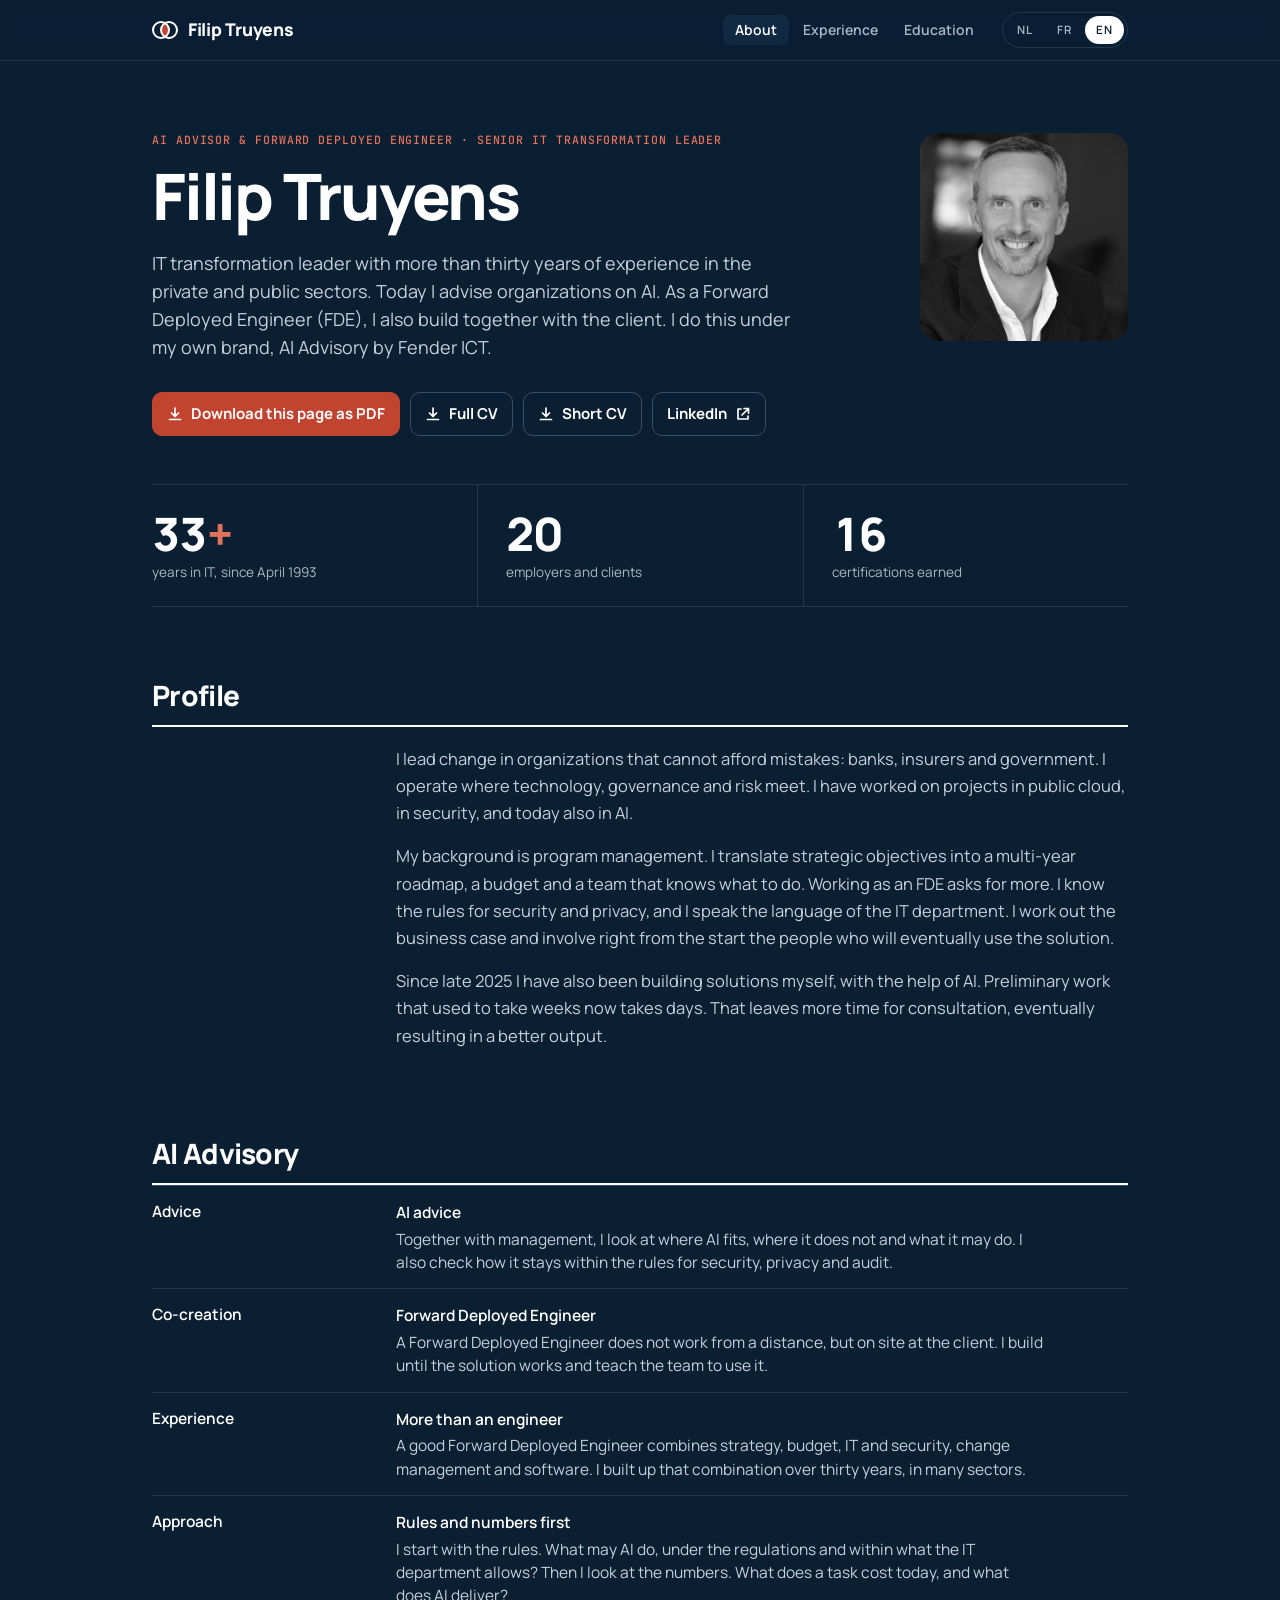
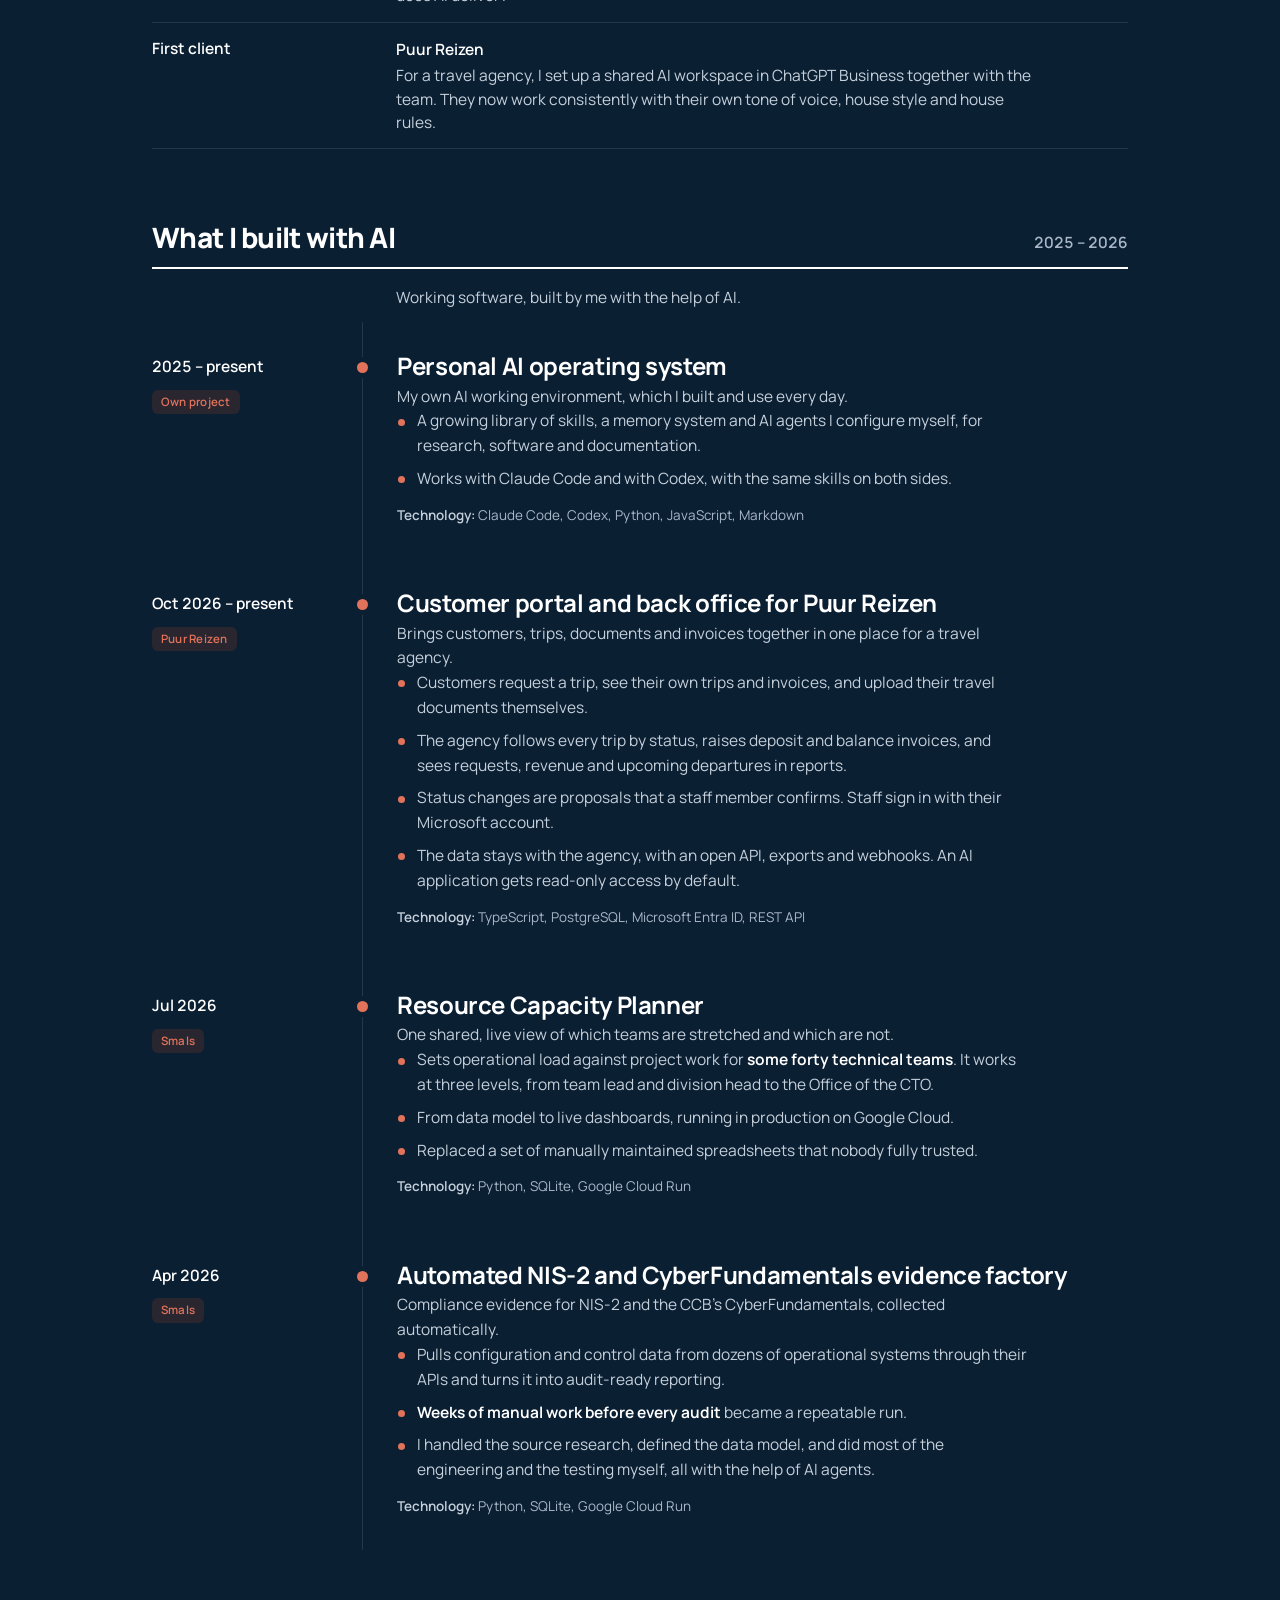
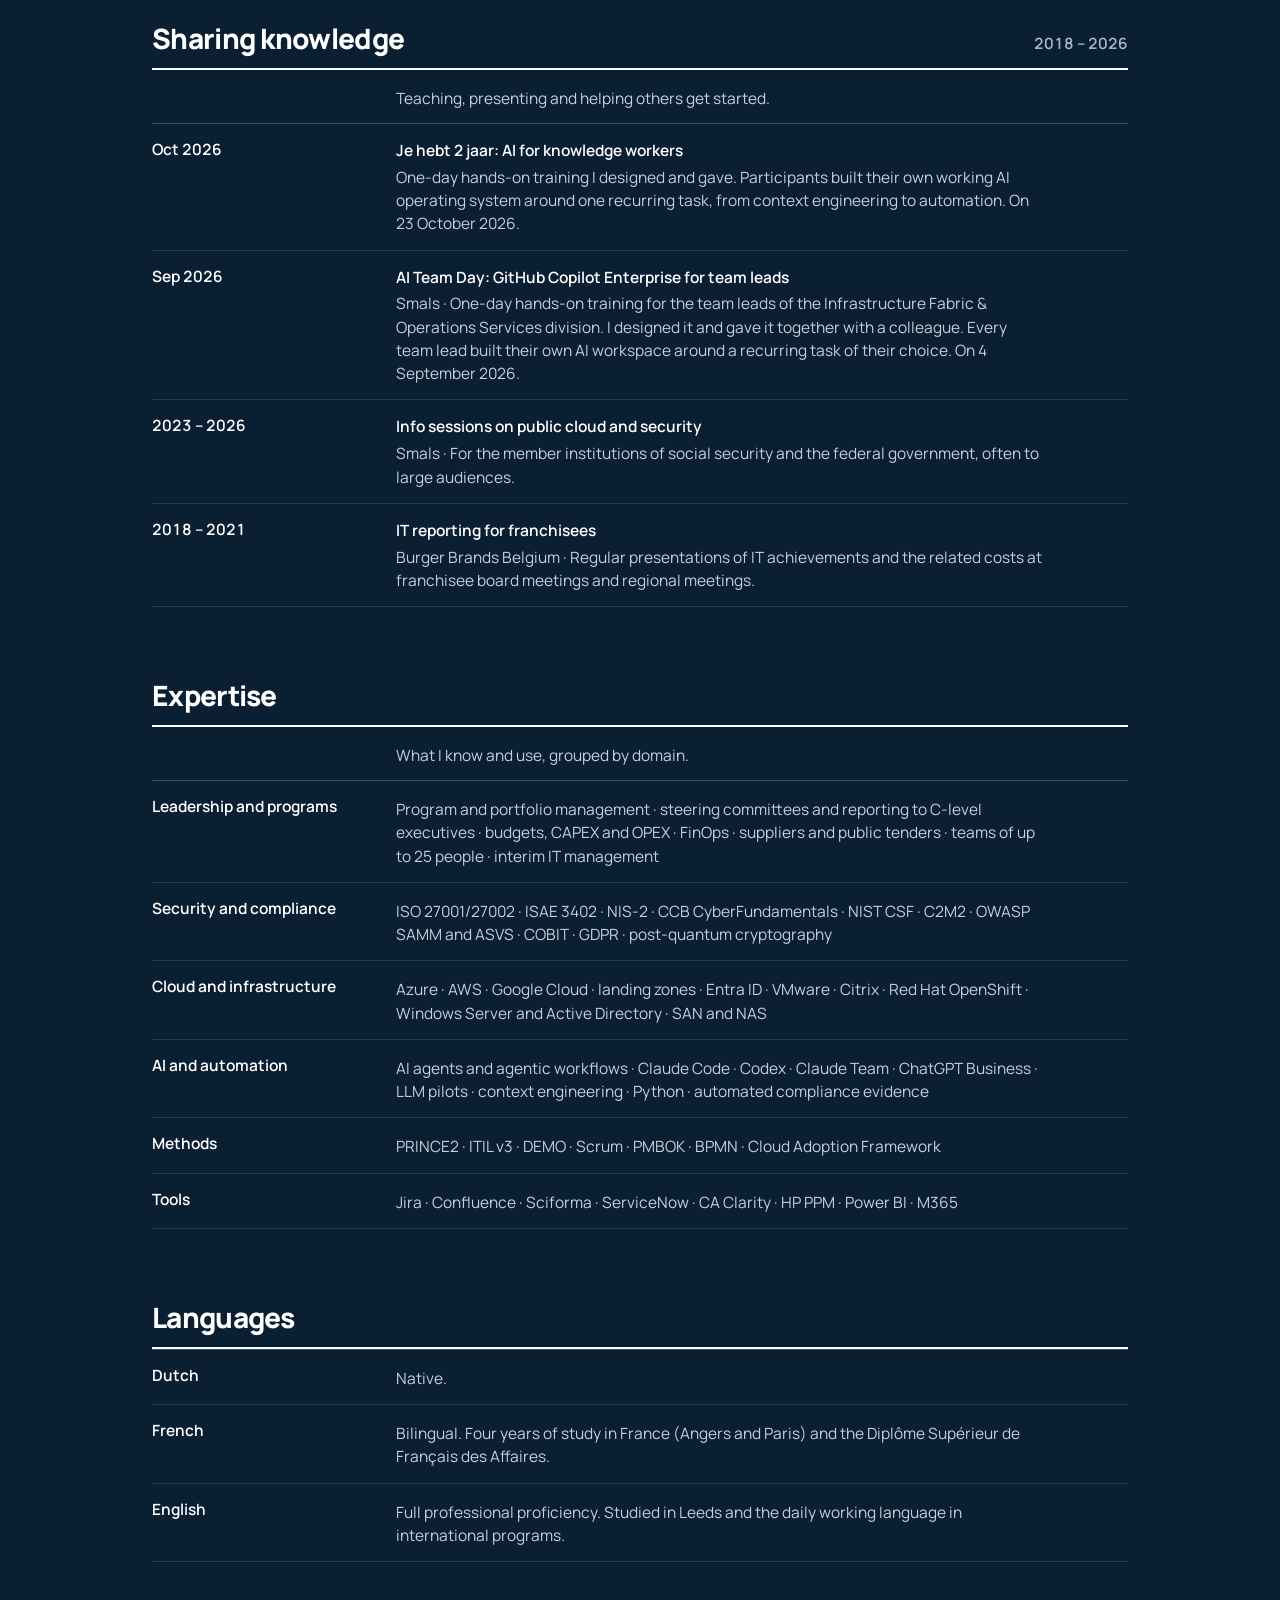
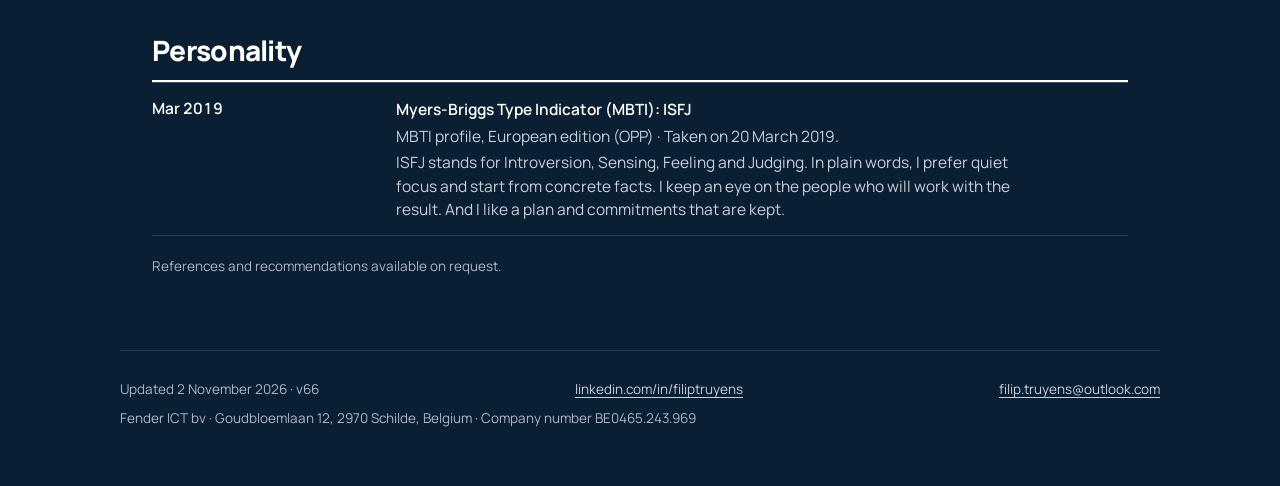
==== en/about.html @ 4769b6c5 "site-v66: Site-v66: huisstijl van AI Advisory by Fender ICT (kleuren, fonts, beeldmerk, deelbeelden," ====
<!doctype html>
<html lang="en">
<head>
<meta charset="utf-8">
<meta name="viewport" content="width=device-width, initial-scale=1">
<title>Filip Truyens · About</title>
<meta name="description" content="Filip Truyens: IT transformation leader with more than thirty years of experience in the private and public sectors, now building solutions with AI.">
<meta name="author" content="Filip Truyens">
<meta property="og:type" content="profile">
<meta property="og:title" content="Filip Truyens · About">
<meta property="og:description" content="Filip Truyens: IT transformation leader with more than thirty years of experience in the private and public sectors, now building solutions with AI.">
<link rel="canonical" href="https://filiptruyens.be/en/about.html">
<link rel="alternate" hreflang="nl" href="https://filiptruyens.be/nl/over-mij.html">
<link rel="alternate" hreflang="fr" href="https://filiptruyens.be/fr/a-propos.html">
<link rel="alternate" hreflang="en" href="https://filiptruyens.be/en/about.html">
<link rel="alternate" hreflang="x-default" href="https://filiptruyens.be/">
<meta property="og:url" content="https://filiptruyens.be/en/about.html">
<meta property="og:locale" content="en_GB">
<meta property="og:image" content="https://filiptruyens.be/assets/og-site.png?v66">
<meta property="og:image:width" content="1200">
<meta property="og:image:height" content="627">
<meta property="og:image:alt" content="Filip Truyens · AI Advisor &amp; Forward Deployed Engineer · Senior IT Transformation Leader">
<meta name="theme-color" content="#0B1F33">
<link rel="icon" href="../assets/favicon.svg" type="image/svg+xml">
<link rel="preload" href="../assets/fonts/Manrope-Variable-latin.woff2" as="font" type="font/woff2" crossorigin>
<link rel="preload" href="../assets/fonts/JetBrainsMono-Variable-latin.woff2" as="font" type="font/woff2" crossorigin>
<link rel="stylesheet" href="../assets/site.css">
<style>@media print { @page {
  @bottom-left { content: "Filip Truyens · About · Updated 2 November 2026 · v66 · filiptruyens.be · linkedin.com/in/filiptruyens"; font: 500 7.5pt "Manrope", sans-serif; color: #5B6B7C; }
  @top-right { content: "Fender ICT bv · Goudbloemlaan 12, 2970 Schilde · BE0465.243.969 · filip.truyens@outlook.com"; font: 500 7.5pt "Manrope", sans-serif; color: #8494A5; }
} }</style>
</head>
<body>
<header class="topbar">
  <div class="wrap">
    <a class="brand" href="#top"><svg viewBox="1.25 8.25 45.5 31.5" aria-hidden="true"><path d="M24 11.88 A14 14 0 0 1 24 36.12 A14 14 0 0 1 24 11.88 Z" fill="#C0442F"/><circle cx="17" cy="24" r="14" fill="none" stroke="currentColor" stroke-width="3.5"/><circle cx="31" cy="24" r="14" fill="none" stroke="currentColor" stroke-width="3.5"/></svg><span>Filip Truyens</span></a>
    <nav class="site-nav" aria-label="Pages">
      <a href="../en/about.html" aria-current="page">About</a>
      <a href="../en/experience.html">Experience</a>
      <a href="../en/education.html">Education</a>
    </nav>
    <nav class="lang" aria-label="Language">
      <a href="../nl/over-mij.html" hreflang="nl" lang="nl">NL</a>
      <a href="../fr/a-propos.html" hreflang="fr" lang="fr">FR</a>
      <a href="../en/about.html" hreflang="en" lang="en" aria-current="page">EN</a>
    </nav>
  </div>
</header>

<main id="top" class="wrap">
<section class="hero">
  <div>
    <p class="eyebrow">AI Advisor & Forward Deployed Engineer · Senior IT Transformation Leader</p>
    <h1>Filip Truyens</h1>
    <p class="lead">IT transformation leader with more than thirty years of experience in the private and public sectors. Today I advise organizations on AI. As a Forward Deployed Engineer (FDE), I also build together with the client. I do this under my own brand, AI Advisory by Fender ICT.</p>
    <div class="actions">
      <a class="btn" href="../pdf/Filip-Truyens-About-EN.pdf" download><svg viewBox="0 0 16 16" fill="none" stroke="currentColor" stroke-width="1.7" stroke-linecap="round" stroke-linejoin="round" aria-hidden="true"><path d="M8 2v8.5M4.5 7 8 10.5 11.5 7M2.5 13.5h11"/></svg>Download this page as PDF</a>
      <a class="btn ghost" href="../pdf/Filip-Truyens-CV-EN.pdf" download><svg viewBox="0 0 16 16" fill="none" stroke="currentColor" stroke-width="1.7" stroke-linecap="round" stroke-linejoin="round" aria-hidden="true"><path d="M8 2v8.5M4.5 7 8 10.5 11.5 7M2.5 13.5h11"/></svg>Full CV</a>
      <a class="btn ghost" href="../pdf/Filip-Truyens-CV-summary-EN.pdf" download><svg viewBox="0 0 16 16" fill="none" stroke="currentColor" stroke-width="1.7" stroke-linecap="round" stroke-linejoin="round" aria-hidden="true"><path d="M8 2v8.5M4.5 7 8 10.5 11.5 7M2.5 13.5h11"/></svg>Short CV</a>
      <a class="btn ghost" href="https://www.linkedin.com/in/filiptruyens" rel="me noopener" target="_blank">LinkedIn<svg viewBox="0 0 16 16" fill="none" stroke="currentColor" stroke-width="1.7" stroke-linecap="round" stroke-linejoin="round" aria-hidden="true"><path d="M6 3H3v10h10v-3M9 2.5h4.5V7M13.5 2.5 7 9"/></svg></a>
    </div>
  </div>
  <img class="portrait" src="../assets/filip-truyens.jpg" alt="Portrait of Filip Truyens" width="480" height="480">
</section>

<section class="stats" aria-label="Key figures">
  <div class="stat"><b>33<i>+</i></b><span>years in IT, since April 1993</span></div>
  <div class="stat"><b>20</b><span>employers and clients</span></div>
  <div class="stat"><b>16</b><span>certifications earned</span></div>
</section>

<section class="era" id="profiel" aria-labelledby="h-profiel">
  <div class="era-head">
    <h2 id="h-profiel">Profile</h2>
  </div>
  <div class="prose">
    <p>I lead change in organizations that cannot afford mistakes: banks, insurers and government. I operate where technology, governance and risk meet. I have worked on projects in public cloud, in security, and today also in AI.</p>
    <p>My background is program management. I translate strategic objectives into a multi-year roadmap, a budget and a team that knows what to do. Working as an FDE asks for more. I know the rules for security and privacy, and I speak the language of the IT department. I work out the business case and involve right from the start the people who will eventually use the solution.</p>
    <p>Since late 2025 I have also been building solutions myself, with the help of AI. Preliminary work that used to take weeks now takes days. That leaves more time for consultation, eventually resulting in a better output.</p>
  </div>
</section>

<section class="era" id="ai-advisory" aria-labelledby="h-ai-advisory">
  <div class="era-head">
    <h2 id="h-ai-advisory">AI Advisory</h2>
  </div>
  <div class="certs">
    <div class="cert">
      <span class="cdate">Advice</span>
      <div>
        <p class="cname">AI advice</p>
        <p class="cmeta">Together with management, I look at where AI fits, where it does not and what it may do. I also check how it stays within the rules for security, privacy and audit.</p>
      </div>
    </div>
    <div class="cert">
      <span class="cdate">Co-creation</span>
      <div>
        <p class="cname">Forward Deployed Engineer</p>
        <p class="cmeta">A Forward Deployed Engineer does not work from a distance, but on site at the client. I build until the solution works and teach the team to use it.</p>
      </div>
    </div>
    <div class="cert">
      <span class="cdate">Experience</span>
      <div>
        <p class="cname">More than an engineer</p>
        <p class="cmeta">A good Forward Deployed Engineer combines strategy, budget, IT and security, change management and software. I built up that combination over thirty years, in many sectors.</p>
      </div>
    </div>
    <div class="cert">
      <span class="cdate">Approach</span>
      <div>
        <p class="cname">Rules and numbers first</p>
        <p class="cmeta">I start with the rules. What may AI do, under the regulations and within what the IT department allows? Then I look at the numbers. What does a task cost today, and what does AI deliver?</p>
      </div>
    </div>
    <div class="cert">
      <span class="cdate">First client</span>
      <div>
        <p class="cname">Puur Reizen</p>
        <p class="cmeta">For a travel agency, I set up a shared AI workspace in ChatGPT Business together with the team. They now work consistently with their own tone of voice, house style and house rules.</p>
      </div>
    </div>
  </div>
</section>

<section class="era" id="projecten" aria-labelledby="h-projecten">
  <div class="era-head">
    <h2 id="h-projecten">What I built with AI</h2>
    <span class="years">2025 – 2026</span>
  </div>
  <p class="era-intro">Working software, built by me with the help of AI.</p>
  <article class="job" id="ai-os">
    <div class="meta">
      <span class="dates"><time datetime="2025">2025 – present</time></span>
      <span class="sector">Own project</span>
    </div>
    <div class="body">
      <h3>Personal AI operating system</h3>
      <p class="context">My own AI working environment, which I built and use every day.</p>
      <ul class="wins">
        <li>A growing library of skills, a memory system and AI agents I configure myself, for research, software and documentation.</li>
        <li>Works with Claude Code and with Codex, with the same skills on both sides.</li>
      </ul>
      <p class="tech"><b>Technology:</b> Claude Code, Codex, Python, JavaScript, Markdown</p>
    </div>
  </article>
  <article class="job" id="reisportaal">
    <div class="meta">
      <span class="dates"><time datetime="2026-10">Oct 2026 – present</time></span>
      <span class="sector">Puur Reizen</span>
    </div>
    <div class="body">
      <h3>Customer portal and back office for Puur Reizen</h3>
      <p class="context">Brings customers, trips, documents and invoices together in one place for a travel agency.</p>
      <ul class="wins">
        <li>Customers request a trip, see their own trips and invoices, and upload their travel documents themselves.</li>
        <li>The agency follows every trip by status, raises deposit and balance invoices, and sees requests, revenue and upcoming departures in reports.</li>
        <li>Status changes are proposals that a staff member confirms. Staff sign in with their Microsoft account.</li>
        <li>The data stays with the agency, with an open API, exports and webhooks. An AI application gets read-only access by default.</li>
      </ul>
      <p class="tech"><b>Technology:</b> TypeScript, PostgreSQL, Microsoft Entra ID, REST API</p>
    </div>
  </article>
  <article class="job" id="capacity">
    <div class="meta">
      <span class="dates"><time datetime="2026-07">Jul 2026</time></span>
      <span class="sector">Smals</span>
    </div>
    <div class="body">
      <h3>Resource Capacity Planner</h3>
      <p class="context">One shared, live view of which teams are stretched and which are not.</p>
      <ul class="wins">
        <li>Sets operational load against project work for <strong>some forty technical teams</strong>. It works at three levels, from team lead and division head to the Office of the CTO.</li>
        <li>From data model to live dashboards, running in production on Google Cloud.</li>
        <li>Replaced a set of manually maintained spreadsheets that nobody fully trusted.</li>
      </ul>
      <p class="tech"><b>Technology:</b> Python, SQLite, Google Cloud Run</p>
    </div>
  </article>
  <article class="job" id="nis2">
    <div class="meta">
      <span class="dates"><time datetime="2026-04">Apr 2026</time></span>
      <span class="sector">Smals</span>
    </div>
    <div class="body">
      <h3>Automated NIS-2 and CyberFundamentals evidence factory</h3>
      <p class="context">Compliance evidence for NIS-2 and the CCB's CyberFundamentals, collected automatically.</p>
      <ul class="wins">
        <li>Pulls configuration and control data from dozens of operational systems through their APIs and turns it into audit-ready reporting.</li>
        <li><strong>Weeks of manual work before every audit</strong> became a repeatable run.</li>
        <li>I handled the source research, defined the data model, and did most of the engineering and the testing myself, all with the help of AI agents.</li>
      </ul>
      <p class="tech"><b>Technology:</b> Python, SQLite, Google Cloud Run</p>
    </div>
  </article>
</section>

<section class="era" id="kennis-delen" aria-labelledby="h-kennis-delen">
  <div class="era-head">
    <h2 id="h-kennis-delen">Sharing knowledge</h2>
    <span class="years">2018 – 2026</span>
  </div>
  <p class="era-intro">Teaching, presenting and helping others get started.</p>
  <div class="certs">
    <div class="cert">
      <span class="cdate">Oct 2026</span>
      <div>
        <p class="cname">Je hebt 2 jaar: AI for knowledge workers</p>
        <p class="cmeta">One-day hands-on training I designed and gave. Participants built their own working AI operating system around one recurring task, from context engineering to automation. On 23 October 2026.</p>
      </div>
    </div>
    <div class="cert">
      <span class="cdate">Sep 2026</span>
      <div>
        <p class="cname">AI Team Day: GitHub Copilot Enterprise for team leads</p>
        <p class="cmeta">Smals · One-day hands-on training for the team leads of the Infrastructure Fabric &amp; Operations Services division. I designed it and gave it together with a colleague. Every team lead built their own AI workspace around a recurring task of their choice. On 4 September 2026.</p>
      </div>
    </div>
    <div class="cert">
      <span class="cdate">2023 – 2026</span>
      <div>
        <p class="cname">Info sessions on public cloud and security</p>
        <p class="cmeta">Smals · For the member institutions of social security and the federal government, often to large audiences.</p>
      </div>
    </div>
    <div class="cert">
      <span class="cdate">2018 – 2021</span>
      <div>
        <p class="cname">IT reporting for franchisees</p>
        <p class="cmeta">Burger Brands Belgium · Regular presentations of IT achievements and the related costs at franchisee board meetings and regional meetings.</p>
      </div>
    </div>
  </div>
</section>

<section class="era" id="expertise" aria-labelledby="h-expertise">
  <div class="era-head">
    <h2 id="h-expertise">Expertise</h2>
    <span class="years"></span>
  </div>
  <p class="era-intro">What I know and use, grouped by domain.</p>
  <div class="certs expertise">
    <div class="cert">
      <span class="cdate">Leadership and programs</span>
      <div>
        <p class="cmeta">Program and portfolio management · steering committees and reporting to C-level executives · budgets, CAPEX and OPEX · FinOps · suppliers and public tenders · teams of up to 25 people · interim IT management</p>
      </div>
    </div>
    <div class="cert">
      <span class="cdate">Security and compliance</span>
      <div>
        <p class="cmeta">ISO 27001/27002 · ISAE 3402 · NIS-2 · CCB CyberFundamentals · NIST CSF · C2M2 · OWASP SAMM and ASVS · COBIT · GDPR · post-quantum cryptography</p>
      </div>
    </div>
    <div class="cert">
      <span class="cdate">Cloud and infrastructure</span>
      <div>
        <p class="cmeta">Azure · AWS · Google Cloud · landing zones · Entra ID · VMware · Citrix · Red Hat OpenShift · Windows Server and Active Directory · SAN and NAS</p>
      </div>
    </div>
    <div class="cert">
      <span class="cdate">AI and automation</span>
      <div>
        <p class="cmeta">AI agents and agentic workflows · Claude Code · Codex · Claude Team · ChatGPT Business · LLM pilots · context engineering · Python · automated compliance evidence</p>
      </div>
    </div>
    <div class="cert">
      <span class="cdate">Methods</span>
      <div>
        <p class="cmeta">PRINCE2 · ITIL v3 · DEMO · Scrum · PMBOK · BPMN · Cloud Adoption Framework</p>
      </div>
    </div>
    <div class="cert">
      <span class="cdate">Tools</span>
      <div>
        <p class="cmeta">Jira · Confluence · Sciforma · ServiceNow · CA Clarity · HP PPM · Power BI · M365</p>
      </div>
    </div>
  </div>
</section>

<section class="era" id="talen" aria-labelledby="h-talen">
  <div class="era-head">
    <h2 id="h-talen">Languages</h2>
  </div>
  <div class="certs expertise">
    <div class="cert">
      <span class="cdate">Dutch</span>
      <div>
        <p class="cmeta">Native.</p>
      </div>
    </div>
    <div class="cert">
      <span class="cdate">French</span>
      <div>
        <p class="cmeta">Bilingual. Four years of study in France (Angers and Paris) and the Diplôme Supérieur de Français des Affaires.</p>
      </div>
    </div>
    <div class="cert">
      <span class="cdate">English</span>
      <div>
        <p class="cmeta">Full professional proficiency. Studied in Leeds and the daily working language in international programs.</p>
      </div>
    </div>
  </div>
</section>

<section class="era" id="persoonlijkheid" aria-labelledby="h-persoonlijkheid">
  <div class="era-head">
    <h2 id="h-persoonlijkheid">Personality</h2>
  </div>
  <div class="certs">
    <div class="cert">
      <span class="cdate"><time datetime="2019-03">Mar 2019</time></span>
      <div>
        <p class="cname">Myers-Briggs Type Indicator (MBTI): ISFJ</p>
        <p class="cmeta">MBTI profile, European edition (OPP) · Taken on 20 March 2019.</p>
        <p class="cmeta">ISFJ stands for Introversion, Sensing, Feeling and Judging. In plain words, I prefer quiet focus and start from concrete facts. I keep an eye on the people who will work with the result. And I like a plan and commitments that are kept.</p>
      </div>
    </div>
  </div>
  <p class="note-line">References and recommendations available on request.</p>
</section>
</main>

<footer class="wrap foot">
  <span>Updated 2 November 2026 · v66</span>
  <a href="https://www.linkedin.com/in/filiptruyens" rel="me noopener" target="_blank">linkedin.com/in/filiptruyens</a>
  <a href="mailto:filip.truyens@outlook.com">filip.truyens@outlook.com</a>
  <span class="company">Fender ICT bv · Goudbloemlaan 12, 2970 Schilde, Belgium · Company number BE0465.243.969</span>
</footer>
</body>
</html>
---- assets/site.css ----
/* Filip Truyens, persoonlijke site. Huisstijl van AI Advisory by Fender ICT (brandbook v1), vanaf v65:
   Diepzee #0B1F33, Baksteen #C0442F, Baksteen Licht #E2735A op donker, Nevel #EEF2F5, Leisteen #5B6B7C.
   Manrope voor koppen en tekst, JetBrains Mono voor labels in hoofdletters.
   (Tot v64: Instrument Sans en Inter, inkt #0E1116 en indian red #CD5C5C; v33 en v34 waren een proef met Montserrat.)
   De namen --red, --red-text en --red-tint blijven; ze dragen nu Baksteen. */

@font-face {
  font-family: "Manrope";
  src: url("fonts/Manrope-Variable-latin.woff2") format("woff2");
  font-weight: 400 800;
  font-display: swap;
}
@font-face {
  font-family: "JetBrains Mono";
  src: url("fonts/JetBrainsMono-Variable-latin.woff2") format("woff2");
  font-weight: 400 500;
  font-display: swap;
}

:root {
  --bg: #FFFFFF;
  --band: #EEF2F5;
  --line: #DDE4EA;
  --line-strong: #C3CDD7;
  --ink: #0B1F33;
  --ink-soft: #34475A;
  --ink-mute: #5B6B7C;
  --red: #C0442F;
  --red-text: #C0442F;
  --red-tint: #F8E6E2;
  --display: "Manrope", "Segoe UI", system-ui, sans-serif;
  --text: "Manrope", "Segoe UI", system-ui, sans-serif;
  --mono: "JetBrains Mono", ui-monospace, "Cascadia Mono", Consolas, monospace;
  --col-meta: 210px;   /* breed genoeg voor de langste periode op één regel, ook in het Frans (v34) */
  /* Letterschaal (Filip, 19/10/2026, vanaf v34; voor Inter vanaf v35, iets kleiner dan v32): één grootte per soort tekst.
     Telefoon en pdf zetten dezelfde namen op een eigen waarde, verderop. */
  --fs-label: 11.5px;     /* labels in hoofdletters: regel boven de titel, kolomkoppen, tijdperken, sector, badge, taalkeuze */
  --fs-small: 13.5px;    /* bijtekst: plaats, duur, technologie, data van rollen, noten, uitleg bij kerncijfers, voet */
  --fs-compact: 14px;   /* navigatie en alle tekst van het beknopte cv */
  --fs-button: 15px;    /* knoppen bovenaan */
  --fs-body: 15.5px;     /* lopende tekst, resultaten, tabellen, rijen, data van functies */
  --fs-prose: 16.5px;    /* profiel */
  --fs-lead: 18px;      /* inleiding bovenaan */
  --fs-cv-h3: 16px;     /* werkgever in het beknopte cv */
  --fs-h4: 17.5px;       /* rollen, groepen van certificeringen, naam linksboven, cijfers in het beknopte cv */
  --fs-h3: 24px;        /* werkgevers en studies */
  --fs-h2: 28px;        /* secties */
  --fs-cv-h1: 42px;     /* naam op het beknopte cv */
  --fs-stat: 46px;      /* kerncijfers */
  color-scheme: light;
}

/* Op het scherm altijd Diepzee, ook in lichte modus (Filip, 02/11/2026, vanaf v66).
   De lichte waarden hierboven gelden alleen nog voor de pdf en de afdruk. */
@media screen {
  :root:not([data-theme="light"]) {
    --bg: #0B1F33;
    --band: #102A44;
    --line: #23384F;
    --line-strong: #34506B;
    --ink: #FFFFFF;
    --ink-soft: #C5D0DB;
    --ink-mute: #A9B8C7;
    --red: #E2735A;
    --red-text: #E2735A;
    --red-tint: #2A2630;
    color-scheme: dark;
  }
}
:root[data-theme="dark"] {
  --bg: #0B1F33;
  --band: #102A44;
  --line: #23384F;
  --line-strong: #34506B;
  --ink: #FFFFFF;
  --ink-soft: #C5D0DB;
  --ink-mute: #A9B8C7;
  --red: #E2735A;
  --red-text: #E2735A;
  --red-tint: #2A2630;
  color-scheme: dark;
}

* { box-sizing: border-box; }
html { -webkit-text-size-adjust: 100%; scroll-behavior: smooth; scroll-padding-top: 76px; }
body {
  margin: 0;
  background: var(--bg);
  color: var(--ink-soft);
  font: 400 var(--fs-body)/1.6 var(--text);
  text-rendering: optimizeLegibility;
  -webkit-font-smoothing: antialiased;
}
a { color: inherit; }
img { max-width: 100%; display: block; }

.wrap { max-width: 1040px; margin: 0 auto; padding: 0 32px; }

/* ---------- topbalk ---------- */
.topbar {
  position: sticky; top: 0; z-index: 10;
  background: color-mix(in srgb, var(--bg) 90%, transparent);
  -webkit-backdrop-filter: saturate(1.4) blur(10px);
  backdrop-filter: saturate(1.4) blur(10px);
  border-bottom: 1px solid var(--line);
}
.topbar .wrap { display: flex; align-items: center; justify-content: space-between; gap: 16px; height: 60px; }
.brand { display: inline-flex; align-items: center; gap: 10px; font: 800 var(--fs-h4)/1 var(--display); letter-spacing: -0.015em; color: var(--ink); text-decoration: none; }
.brand svg { width: 26px; height: 18px; flex: none; }   /* het beeldmerk (de lens), vanaf v65 */
.site-nav { display: flex; gap: 2px; margin-left: auto; }
.site-nav a {
  padding: 8px 12px; border-radius: 8px;
  font: 600 var(--fs-compact)/1 var(--text); color: var(--ink-mute); text-decoration: none;
}
.site-nav a:hover { color: var(--ink); }
.site-nav a[aria-current="page"] { color: var(--ink); background: var(--band); }
.lang { display: flex; gap: 2px; padding: 3px; border: 1px solid var(--line); border-radius: 999px; }
.lang a {
  font: 600 var(--fs-label)/1 var(--text); letter-spacing: 0.08em;
  color: var(--ink-mute); text-decoration: none;
  padding: 8px 11px; border-radius: 999px;
}
.lang a:hover { color: var(--ink); }
.lang a[aria-current="page"] { background: var(--ink); color: var(--bg); }

/* ---------- kop ---------- */
.hero {
  display: grid; grid-template-columns: 1fr 208px; gap: 56px; align-items: start;
  padding: 72px 0 48px;
}
.eyebrow {
  margin: 0 0 16px;
  font: 500 var(--fs-label)/1.2 var(--mono); letter-spacing: 0.08em; text-transform: uppercase;
  color: var(--red-text);
}
h1 {
  margin: 0 0 22px;
  font: 800 clamp(42px, 6.8vw, 64px)/1.02 var(--display); letter-spacing: -0.035em;
  color: var(--ink);
}
.lead { margin: 0 0 30px; max-width: 60ch; font-size: var(--fs-lead); line-height: 1.55; }
/* Compacte knoppen: de vier knoppen passen op één rij in NL, FR en EN bij 1280 px (Filip, 19/10/2026, vanaf v29). */
.actions { display: flex; flex-wrap: wrap; gap: 10px; }
.btn {
  display: inline-flex; align-items: center; gap: 8px;
  padding: 13px 14px; border-radius: 10px;
  font: 700 var(--fs-button)/1 var(--text); text-decoration: none;
  background: #C0442F; color: #fff; border: 1px solid #C0442F;   /* hoofdknop in Baksteen, zoals op fenderict.be (v65) */
  transition: background-color .15s ease, border-color .15s ease, color .15s ease;
}
.btn:hover { background: #A93A27; border-color: #A93A27; color: #fff; }
.btn.ghost { background: transparent; color: var(--ink); border-color: var(--line-strong); }
.btn.ghost:hover { border-color: var(--ink); background: transparent; color: var(--ink); }
.btn svg { width: 16px; height: 16px; flex: none; }
.portrait { width: 208px; height: 208px; object-fit: cover; border-radius: 18px; filter: grayscale(1); }

/* ---------- kerncijfers ---------- */
.stats {
  display: grid; grid-template-columns: repeat(3, 1fr);
  border-top: 1px solid var(--line); border-bottom: 1px solid var(--line);
}
.stat { padding: 26px 24px 24px 0; }
.stat + .stat { padding-left: 28px; border-left: 1px solid var(--line); }
.stat b {
  display: block; margin-bottom: 6px;
  font: 800 var(--fs-stat)/1 var(--display); letter-spacing: -0.035em; color: var(--ink);
  font-variant-numeric: tabular-nums;
}
.stat b i { font-style: normal; color: var(--red); }
.stat span { display: block; font-size: var(--fs-small); line-height: 1.4; color: var(--ink-mute); }

/* ---------- overzicht ---------- */
h2 {
  margin: 0;
  font: 800 var(--fs-h2)/1.15 var(--display); letter-spacing: -0.025em; color: var(--ink);
}
.overview { padding: 64px 0 8px; }
.overview h2 { margin-bottom: 18px; }
.overview table { width: 100%; border-collapse: collapse; font-size: var(--fs-body); }
.overview th {
  text-align: left; padding: 0 16px 10px 0;
  font: 500 var(--fs-label)/1 var(--mono); letter-spacing: 0.08em; text-transform: uppercase;
  color: var(--ink-mute); border-bottom: 1px solid var(--line-strong);
}
.overview td { padding: 12px 24px 12px 0; border-bottom: 1px solid var(--line); vertical-align: baseline; }  /* alles op één tekstlijn (v36) */
.overview td.when { width: 1%; white-space: nowrap; color: var(--ink-mute); font-variant-numeric: tabular-nums; }
.overview td.dur { width: 1%; white-space: nowrap; color: var(--ink-mute); }  /* duur, zoals bij de functie (v35) */
.overview td.org { padding-right: 0; }
.overview td.org a { color: var(--ink); font-weight: 600; text-decoration: none; }
.overview td.org .orole { display: block; margin-top: 2px; font-size: var(--fs-small); color: var(--ink-mute); }  /* functie onder de organisatie (v36) */
.overview td.org a:hover { color: var(--red-text); text-decoration: underline; text-underline-offset: 3px; }
.overview tr.era-row td {
  padding: 22px 0 8px; border-bottom: 1px solid var(--line-strong);
  font: 500 var(--fs-label)/1 var(--mono); letter-spacing: 0.08em; text-transform: uppercase; color: var(--red-text);
}
.overview tbody tr.era-row:first-child td { padding-top: 14px; }

/* ---------- tijdperken en functies ---------- */
.era { padding: 72px 0 0; }
.era-head {
  display: flex; flex-wrap: wrap; align-items: baseline; justify-content: space-between; gap: 6px 16px;
  padding-bottom: 14px; border-bottom: 2px solid var(--ink);
}
.era-head .years { font: 600 var(--fs-body)/1 var(--text); color: var(--ink-mute); font-variant-numeric: tabular-nums; }
/* Inleidingen en profieltekst staan in de leeskolom, net als de functies en rijen eronder. */
.era-intro { margin: 16px 0 12px calc(var(--col-meta) + 34px); }

.job { display: grid; grid-template-columns: var(--col-meta) 1fr; }
.job .meta { padding: 34px 20px 0 0; font-size: var(--fs-small); line-height: 1.45; color: var(--ink-mute); }
.job .dates { display: block; white-space: nowrap; font: 600 var(--fs-body)/1.4 var(--text); color: var(--ink); font-variant-numeric: tabular-nums; }
.job .dur { display: block; margin-top: 3px; }
.job .place { display: block; margin-top: 12px; }
.job .sector {
  display: inline-block; margin-top: 12px; padding: 4px 9px; border-radius: 6px;
  font-size: var(--fs-label); font-weight: 600; letter-spacing: 0.02em;
  color: var(--red-text); background: var(--red-tint);
}
.job .body { position: relative; padding: 30px 0 34px 34px; border-left: 1px solid var(--line); }
.job .body::before {
  content: ""; position: absolute; left: -6px; top: 40px;
  width: 11px; height: 11px; border-radius: 50%;
  background: var(--red); box-shadow: 0 0 0 5px var(--bg);
}
.job h3 {
  margin: 0 0 4px;
  font: 700 var(--fs-h3)/1.15 var(--display); letter-spacing: -0.015em; color: var(--ink);
}
.job .role { margin: 0 0 12px; font-weight: 600; color: var(--ink); }
.job .context { margin: 0; max-width: 68ch; }

.label {
  margin: 22px 0 10px;
  font: 500 var(--fs-label)/1 var(--mono); letter-spacing: 0.08em; text-transform: uppercase; color: var(--ink-mute);
}
ul.wins { list-style: none; margin: 0; padding: 0; max-width: 70ch; }
ul.wins li { position: relative; margin: 0 0 8px; padding-left: 20px; }
ul.wins li::before {
  content: ""; position: absolute; left: 1px; top: 0.66em;
  width: 7px; height: 7px; border-radius: 50%; background: var(--red);
}
ul.wins strong { color: var(--ink); font-weight: 650; }
.tech { margin: 14px 0 0; max-width: 70ch; font-size: var(--fs-small); line-height: 1.5; color: var(--ink-mute); }
.tech b { font-weight: 600; color: var(--ink-soft); }

.roles { display: grid; gap: 14px; margin-top: 4px; }
.subrole { padding: 20px 22px 16px; border: 1px solid var(--line); border-radius: 14px; background: var(--bg); }
.subrole header { display: flex; flex-wrap: wrap; align-items: baseline; justify-content: space-between; gap: 2px 16px; }
.subrole h4 { margin: 0; font: 700 var(--fs-h4)/1.3 var(--display); letter-spacing: -0.01em; color: var(--ink); }
.subrole .sd { font-size: var(--fs-small); color: var(--ink-mute); font-variant-numeric: tabular-nums; white-space: nowrap; }
.subrole .note { margin: 4px 0 0; font-size: var(--fs-small); color: var(--ink-mute); }
.subrole ul.wins { margin-top: 12px; }

/* ---------- certificeringen en opleidingen ---------- */
.group-title {
  margin: 30px 0 4px;
  font: 700 var(--fs-h4)/1.3 var(--display); letter-spacing: -0.01em; color: var(--ink);
}
.certs { border-top: 1px solid var(--line-strong); }
.cert {
  display: grid; grid-template-columns: var(--col-meta) 1fr; gap: 0 34px;
  padding: 14px 0; border-bottom: 1px solid var(--line);
}
.cert .cdate { font: 600 var(--fs-body)/1.5 var(--text); color: var(--ink); font-variant-numeric: tabular-nums; }
.cert .cname { margin: 0; font-weight: 600; color: var(--ink); }
.cert .cmeta { margin: 3px 0 0; max-width: 72ch; font-size: var(--fs-body); line-height: 1.5; }
.badge {
  display: inline-block; margin-left: 6px; padding: 2px 8px; border-radius: 6px; vertical-align: 1px;
  font-size: var(--fs-label); font-weight: 600; letter-spacing: 0.02em;
  color: var(--red-text); background: var(--red-tint);
}
table.list { width: 100%; margin-top: 20px; border-collapse: collapse; font-size: var(--fs-body); }
table.list th {
  text-align: left; padding: 0 16px 10px 0;
  font: 500 var(--fs-label)/1 var(--mono); letter-spacing: 0.08em; text-transform: uppercase;
  color: var(--ink-mute); border-bottom: 1px solid var(--line-strong);
}
table.list td { padding: 9px 16px 9px 0; border-bottom: 1px solid var(--line); vertical-align: top; }
table.list td.when { width: 1%; white-space: nowrap; color: var(--ink-mute); font-variant-numeric: tabular-nums; }
table.list td.cname { color: var(--ink); font-weight: 500; }
table.list td.dur { white-space: nowrap; color: var(--ink-mute); }

/* ---------- over mij ---------- */
.prose { margin: 18px 0 0 calc(var(--col-meta) + 34px); }
.prose p { margin: 0 0 16px; font-size: var(--fs-prose); line-height: 1.65; }
.certs.expertise .cdate { font-weight: 600; }
.cmeta a { color: var(--red-text); font-weight: 600; text-underline-offset: 3px; }
.note-line { margin: 20px 0 0; font-size: var(--fs-small); color: var(--ink-mute); }

/* ---------- beknopt cv ---------- */
.cv-sheet { padding-top: 40px; padding-bottom: 64px; }
.cv-head { display: flex; justify-content: space-between; align-items: flex-start; gap: 24px; padding-bottom: 16px; border-bottom: 2px solid var(--ink); }
.cv-head h1 { margin: 0 0 8px; font-size: var(--fs-cv-h1); }
.cv-head .eyebrow { margin-bottom: 10px; }
.cv-contact { margin: 0; font-size: var(--fs-small); color: var(--ink-mute); }
.cv-contact a { color: var(--ink-soft); }
.cv-contact .co { display: block; }   /* bedrijfsgegevens op een eigen regel */
.cv-head .actions { margin-top: 16px; }   /* downloadknoppen, alleen op het scherm (v60) */
.cv-head .portrait { width: 104px; height: 104px; border-radius: 14px; }
.cv-grid { display: grid; grid-template-columns: 1fr 250px; gap: 40px; margin-top: 22px; }
.cv-main h2, .cv-side h2 {
  margin: 24px 0 10px;
  font: 500 var(--fs-label)/1.2 var(--mono); letter-spacing: 0.08em; text-transform: uppercase; color: var(--red-text);
}
.cv-main section:first-child h2, .cv-side section:first-child h2 { margin-top: 0; }
.cv-main > section > p { margin: 0 0 10px; font-size: var(--fs-compact); }
.cv-job { display: grid; grid-template-columns: 170px 1fr; gap: 18px; padding: 10px 0; border-top: 1px solid var(--line); }
.cv-when { font-size: var(--fs-compact); color: var(--ink-mute); font-variant-numeric: tabular-nums; }
.cv-job h3 { margin: 0; font: 700 var(--fs-cv-h3)/1.25 var(--display); color: var(--ink); }
.cv-job .role { margin: 2px 0 6px; font-size: var(--fs-compact); font-weight: 600; color: var(--ink); }
.cv-job ul.wins li { margin-bottom: 4px; font-size: var(--fs-compact); }
.cv-rows .row { display: grid; grid-template-columns: 170px 1fr; gap: 18px; padding: 5px 0; border-top: 1px solid var(--line); font-size: var(--fs-compact); }
.cv-rows .row b, .cv-side b { color: var(--ink); font-weight: 600; }
.cv-side h4 { margin: 10px 0 2px; font: 600 var(--fs-compact)/1.3 var(--text); color: var(--ink); }
.cv-side p { margin: 0 0 6px; font-size: var(--fs-compact); line-height: 1.45; }
.cv-side .fig b { font: 700 var(--fs-h4)/1 var(--display); color: var(--ink); margin-right: 4px; }

/* ---------- voet ---------- */
.foot .company { flex-basis: 100%; font-size: var(--fs-small); }
.foot {
  margin-top: 72px; padding: 28px 0 56px; border-top: 1px solid var(--line);
  display: flex; flex-wrap: wrap; justify-content: space-between; gap: 8px 24px;
  font-size: var(--fs-small); color: var(--ink-mute);
}
.foot a { color: var(--ink-soft); text-underline-offset: 3px; }

/* ---------- taalkeuze (index) ---------- */
.chooser { min-height: 100vh; display: grid; place-content: center; text-align: center; gap: 8px; }
.chooser p { font-size: var(--fs-lead); }

/* ---------- smal scherm ---------- */
@media screen and (max-width: 760px) {
  :root { --fs-lead: 17px; --fs-stat: 32px; --fs-h2: 25px; --fs-h3: 21px; --fs-cv-h1: 34px; }
  .wrap { padding: 0 16px; }
  .hero { grid-template-columns: 1fr; gap: 24px; padding: 36px 0 32px; }
  .portrait { order: -1; width: 112px; height: 112px; border-radius: 14px; }
  .stat { padding: 18px 10px 16px 0; }
  .stat + .stat { padding-left: 12px; }
  .overview { padding-top: 48px; }
  .overview td { padding-right: 14px; }  /* duur ook op telefoon zichtbaar, op één regel (v42) */
  .overview td.when { white-space: normal; min-width: 7.5em; }
  .era { padding-top: 56px; }
  .era-intro, .prose { margin-left: 0; }
  .job { display: block; position: relative; padding: 26px 0 26px 24px; border-left: 1px solid var(--line); }
  .job::before {
    content: ""; position: absolute; left: -6px; top: 32px;
    width: 11px; height: 11px; border-radius: 50%;
    background: var(--red); box-shadow: 0 0 0 5px var(--bg);
  }
  .job .meta { padding: 0 0 12px; }
  .job .place, .job .sector { margin-top: 6px; }
  .job .place { display: inline; }
  .job .place + .sector { margin-left: 8px; }
  .job .body { padding: 0; border-left: 0; }
  .job .body::before { display: none; }
  .subrole { padding: 16px 16px 12px; }
  .cert { grid-template-columns: 1fr; gap: 2px; }
  table.list { font-size: var(--fs-compact); }
  table.list .by { display: none; }
  table.list td.when { white-space: normal; min-width: 5.5em; }
  table.list td { padding-right: 10px; }
  table.list td.dur { white-space: normal; }  /* "evening course" past anders niet op 375 px (v34) */
}
@media screen and (max-width: 760px) {
  .cv-grid { grid-template-columns: 1fr; gap: 8px; }
  .cv-job, .cv-rows .row { grid-template-columns: 1fr; gap: 2px; }
  .cv-head .portrait { width: 72px; height: 72px; }
}
@media screen and (max-width: 560px) {
  .brand { display: none; }
  html { scroll-padding-top: 104px; }
  .topbar .wrap { height: auto; flex-wrap: wrap; row-gap: 6px; padding-top: 8px; padding-bottom: 8px; }
  .site-nav { margin-left: 0; }
  .site-nav a { padding: 8px 9px; }
  .lang { margin-left: auto; }
  :root { --fs-prose: 16px; }
}

/* ---------- afdruk en pdf ---------- */
@media print {
  @page {
    size: A4;
    margin: 14mm 15mm 17mm;
    @bottom-right { content: counter(page) " / " counter(pages); font: 500 7.5pt "Manrope", sans-serif; color: #5B6B7C; }
  }
  :root {
    --col-meta: 42mm;
    --fs-label: 7pt; --fs-small: 8.2pt; --fs-compact: 8.2pt; --fs-body: 9pt; --fs-prose: 9.6pt; --fs-lead: 10.2pt;
    --fs-cv-h3: 9.6pt; --fs-h4: 10.5pt; --fs-h3: 13.5pt; --fs-h2: 14.5pt; --fs-cv-h1: 23pt; --fs-stat: 21pt;
  }
  html { scroll-behavior: auto; }
  body { line-height: 1.5; background: #fff; -webkit-print-color-adjust: exact; print-color-adjust: exact; }
  .wrap { max-width: none; padding: 0; }
  .topbar, .actions, .no-print { display: none !important; }
  .hero { grid-template-columns: 1fr 30mm; gap: 10mm; padding: 0 0 6mm; }
  .eyebrow { margin-bottom: 3mm; }
  h1 { font-size: 29pt; margin-bottom: 3.5mm; }
  .lead { margin: 0; max-width: none; }
  .portrait { width: 30mm; height: 30mm; border-radius: 3mm; }
  .stat { padding: 3.5mm 4mm 3mm 0; }
  .stat + .stat { padding-left: 5mm; }
  .stat b { margin-bottom: 1mm; }
  .overview { padding: 7mm 0 0; break-inside: auto; }
  .overview h2 { margin-bottom: 3mm; }
  .overview th { padding-bottom: 1.6mm; }
  .overview td { padding: 1.4mm 5mm 1.4mm 0; }
  .overview td.org .orole { margin-top: 0.2mm; }
  .overview td.org a { text-decoration: none; }
  .overview tr { break-inside: avoid; }
  .overview tr.era-row td { padding: 3.5mm 0 1.4mm; }
  .era { padding-top: 7mm; }
  #talen { break-inside: avoid; }
  .era-head { break-after: avoid; padding-bottom: 2.5mm; border-bottom-width: 1.5pt; }
  .era-intro { margin: 3mm 0 0 calc(var(--col-meta) + 6mm); break-after: avoid; }
  p, li { orphans: 3; widows: 3; }
  .job { break-inside: avoid; }
  .job.long { break-inside: auto; }
  .job .role, .job .context { break-after: avoid; }
  .job .body > ul.wins > li:first-child { break-before: avoid; }
  ul.wins li { break-inside: avoid; }
  .job .meta { padding: 6mm 4mm 0 0; }
  .job .place, .job .sector { margin-top: 2mm; }
  .job .sector { padding: 0.6mm 1.8mm; }
  .job .body { padding: 5.5mm 0 4mm 6mm; }
  .job .body::before { top: 7.4mm; left: -4.5px; width: 8px; height: 8px; box-shadow: 0 0 0 3px #fff; }
  .job h3 { break-after: avoid; }
  .job .role { margin-bottom: 1.6mm; }
  .job .context, ul.wins, .tech { max-width: none; }
  .label { margin: 3.5mm 0 1.8mm; break-after: avoid; }
  ul.wins li { margin-bottom: 1.1mm; padding-left: 4mm; }
  ul.wins li::before { width: 5px; height: 5px; top: 0.62em; }
  .tech { margin-top: 2mm; }
  .roles { gap: 3mm; }
  .subrole { padding: 3.5mm 4mm 2.5mm; border-radius: 2.5mm; break-inside: avoid; }
  .subrole ul.wins { margin-top: 2mm; }
  .group-title { margin: 6mm 0 1.5mm; break-after: avoid; }
  .cert { gap: 0 6mm; padding: 1.9mm 0; break-inside: avoid; }
  .cert .cmeta { max-width: none; }
  .badge { padding: 0.3mm 1.5mm; }
  /* v36: opleidingen staan nu vóór de certificeringen en lopen door na de studies, zonder vaste paginasprong. */
  table.list { margin-top: 4mm; }
  table.list th { padding-bottom: 1.6mm; }
  table.list td { padding: 1.3mm 4mm 1.3mm 0; }
  table.list tr { break-inside: avoid; }
  .prose { margin: 3mm 0 0 calc(var(--col-meta) + 6mm); }
  .prose p { margin-bottom: 2.5mm; line-height: 1.55; }
  .note-line { margin-top: 4mm; }
  .cmeta a { text-decoration: none; }
  /* In de pdf staan datum en LinkedIn in de paginavoet en de bedrijfsgegevens in de paginakop. */
  .foot { display: none !important; }
  /* beknopt cv: twee kolommen, hoogstens drie pagina's (Filip, 19/10/2026) */
  body.summary { font-size: var(--fs-compact); line-height: 1.42; }
  .cv-sheet { padding: 0; }
  .cv-head { gap: 6mm; padding-bottom: 3mm; border-bottom-width: 1.5pt; }
  .cv-head .eyebrow { margin-bottom: 2mm; }
  .cv-head h1 { margin-bottom: 1.5mm; }
  .cv-contact a { text-decoration: none; }
  .cv-head .portrait { width: 22mm; height: 22mm; border-radius: 2.5mm; }
  .cv-grid { grid-template-columns: 1fr 55mm; gap: 7mm; margin-top: 4mm; }
  .cv-main h2, .cv-side h2 { margin: 4mm 0 1.6mm; break-after: avoid; }
  .cv-main > section > p { margin-bottom: 1.5mm; line-height: 1.4; }
  .cv-job { grid-template-columns: 35mm 1fr; gap: 3mm; padding: 1.4mm 0; break-inside: avoid; }
  .cv-when { white-space: nowrap; }
  .cv-job .role { margin: 0.3mm 0 1mm; }
  .cv-job ul.wins li { margin-bottom: 0.5mm; padding-left: 3.5mm; line-height: 1.4; }
  .cv-rows .row { grid-template-columns: 35mm 1fr; gap: 3mm; padding: 0.8mm 0; break-inside: avoid; }
  .cv-side h4 { margin: 1.8mm 0 0.4mm; break-after: avoid; }
  .cv-side p { margin-bottom: 1.2mm; line-height: 1.4; }
  .summary .note-line { margin-top: 3mm; font-size: var(--fs-compact); }
  .foot a { text-decoration: none; }
}
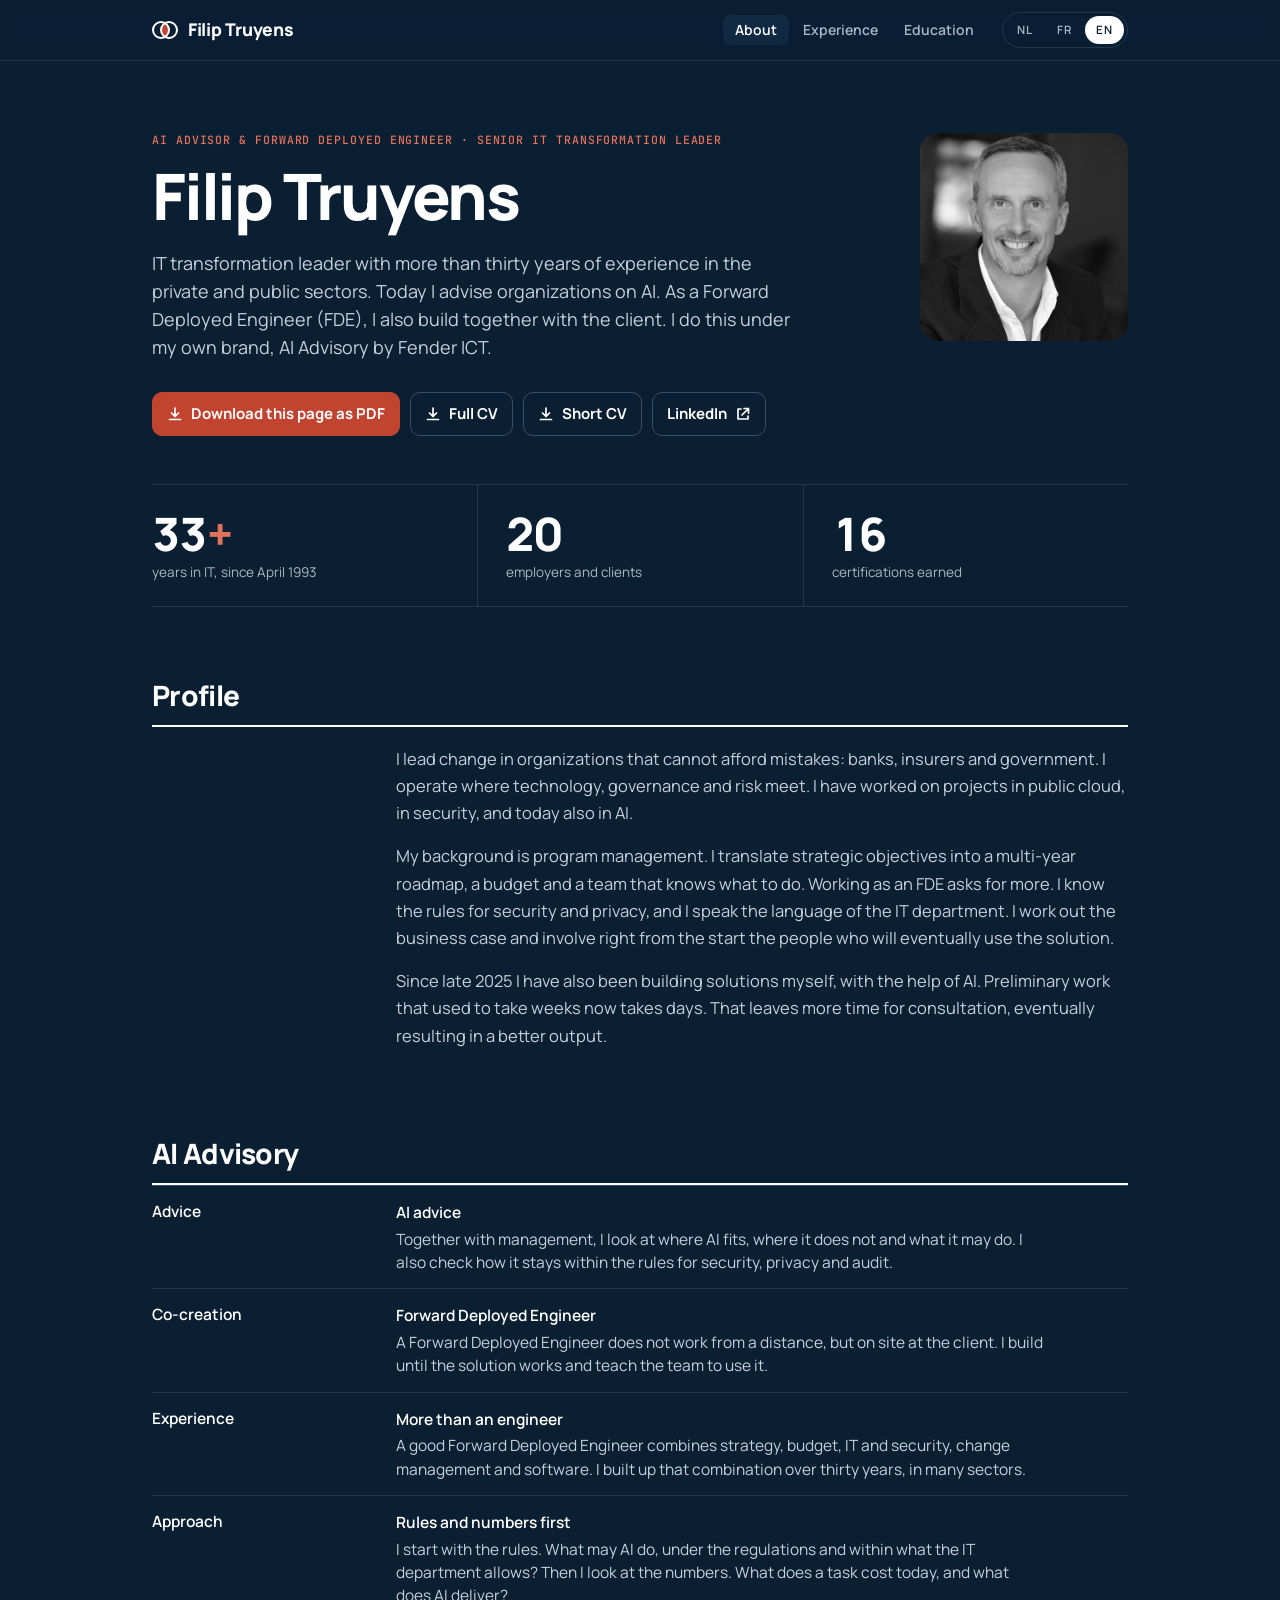
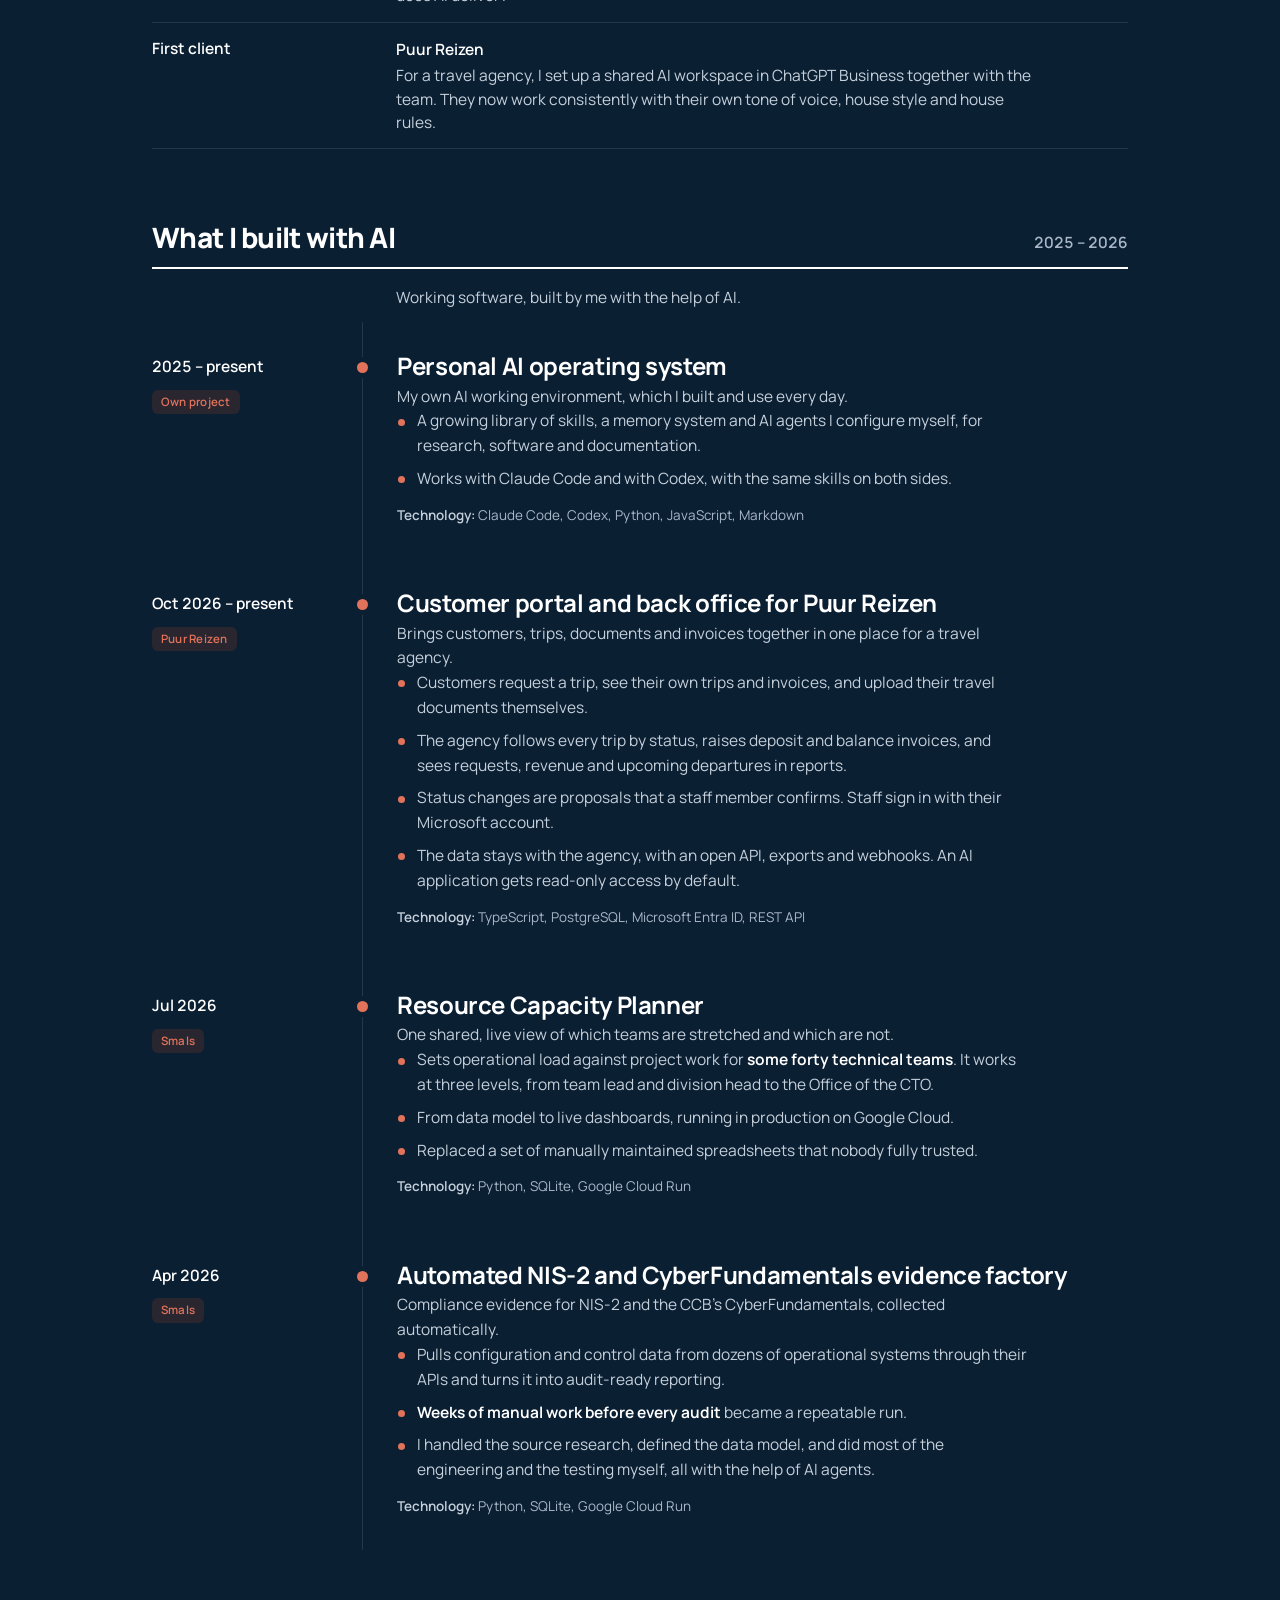
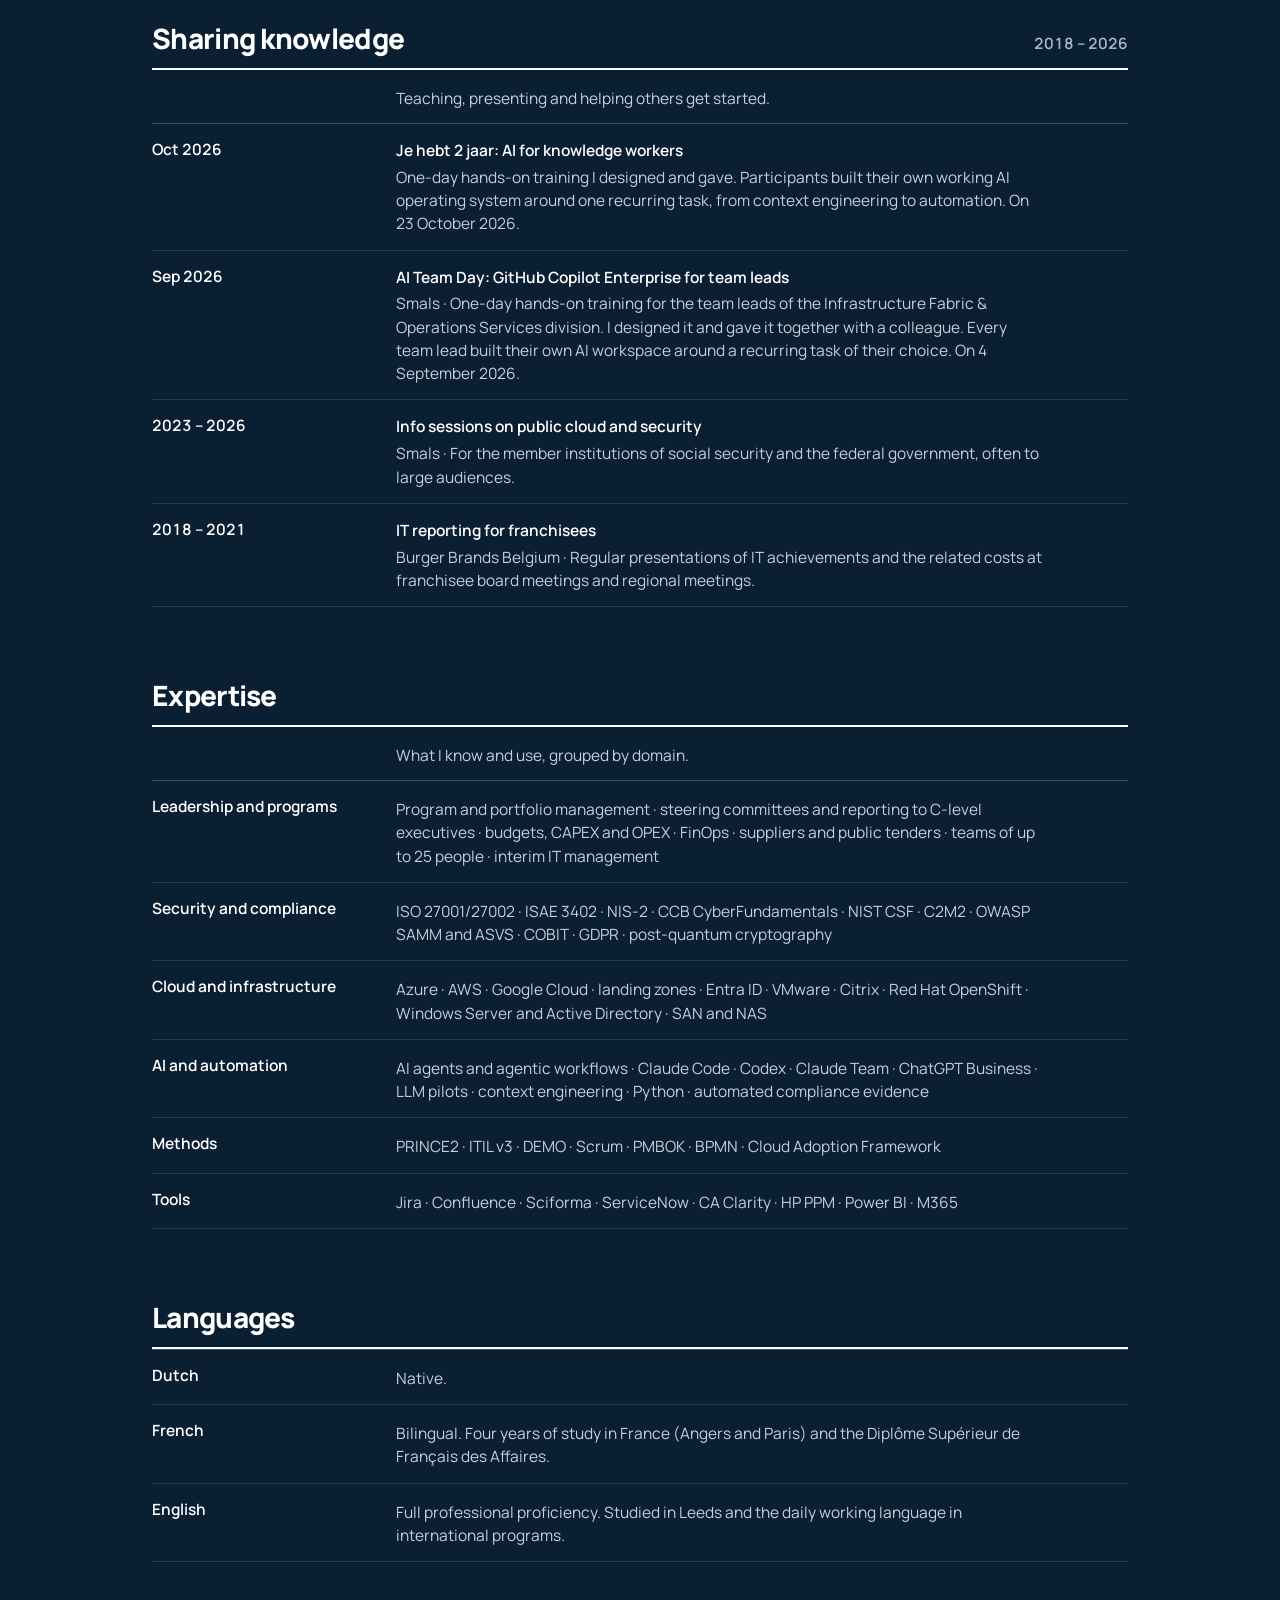
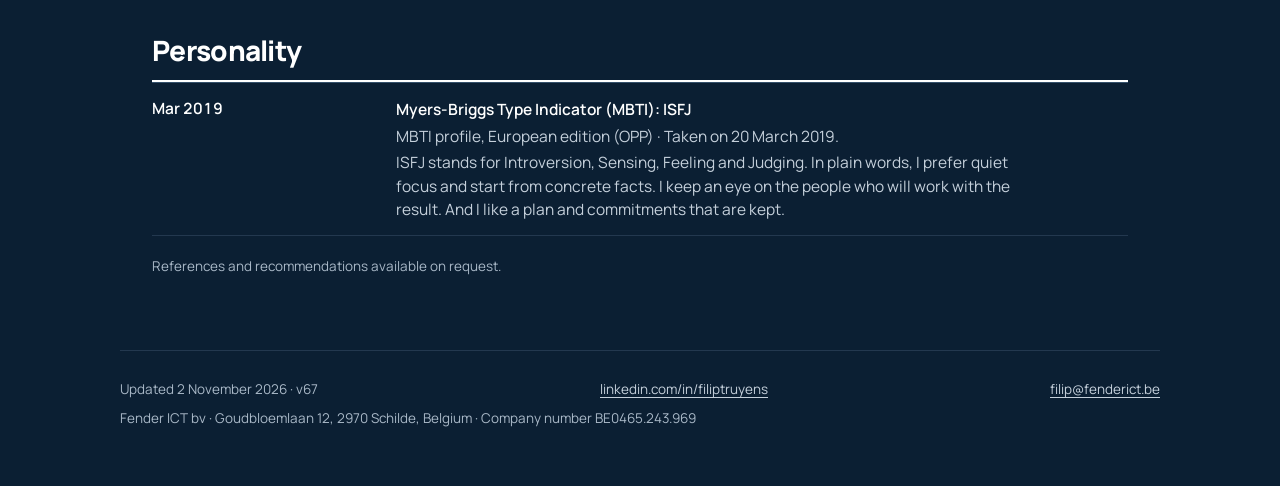
==== commit 13d1a663: "site-v67: Site-v67: e-mailadres filip@fenderict.be Co-Authored-By: Claude Opus 5.5 <noreply@anthropi" ====
--- a/en/about.html
+++ b/en/about.html
@@ -16,7 +16,7 @@
 <link rel="alternate" hreflang="x-default" href="https://filiptruyens.be/">
 <meta property="og:url" content="https://filiptruyens.be/en/about.html">
 <meta property="og:locale" content="en_GB">
-<meta property="og:image" content="https://filiptruyens.be/assets/og-site.png?v66">
+<meta property="og:image" content="https://filiptruyens.be/assets/og-site.png?v67">
 <meta property="og:image:width" content="1200">
 <meta property="og:image:height" content="627">
 <meta property="og:image:alt" content="Filip Truyens · AI Advisor &amp; Forward Deployed Engineer · Senior IT Transformation Leader">
@@ -26,8 +26,8 @@
 <link rel="preload" href="../assets/fonts/JetBrainsMono-Variable-latin.woff2" as="font" type="font/woff2" crossorigin>
 <link rel="stylesheet" href="../assets/site.css">
 <style>@media print { @page {
-  @bottom-left { content: "Filip Truyens · About · Updated 2 November 2026 · v66 · filiptruyens.be · linkedin.com/in/filiptruyens"; font: 500 7.5pt "Manrope", sans-serif; color: #5B6B7C; }
-  @top-right { content: "Fender ICT bv · Goudbloemlaan 12, 2970 Schilde · BE0465.243.969 · filip.truyens@outlook.com"; font: 500 7.5pt "Manrope", sans-serif; color: #8494A5; }
+  @bottom-left { content: "Filip Truyens · About · Updated 2 November 2026 · v67 · filiptruyens.be · linkedin.com/in/filiptruyens"; font: 500 7.5pt "Manrope", sans-serif; color: #5B6B7C; }
+  @top-right { content: "Fender ICT bv · Goudbloemlaan 12, 2970 Schilde · BE0465.243.969 · filip@fenderict.be"; font: 500 7.5pt "Manrope", sans-serif; color: #8494A5; }
 } }</style>
 </head>
 <body>
@@ -324,9 +324,9 @@
 </main>
 
 <footer class="wrap foot">
-  <span>Updated 2 November 2026 · v66</span>
+  <span>Updated 2 November 2026 · v67</span>
   <a href="https://www.linkedin.com/in/filiptruyens" rel="me noopener" target="_blank">linkedin.com/in/filiptruyens</a>
-  <a href="mailto:filip.truyens@outlook.com">filip.truyens@outlook.com</a>
+  <a href="mailto:filip@fenderict.be">filip@fenderict.be</a>
   <span class="company">Fender ICT bv · Goudbloemlaan 12, 2970 Schilde, Belgium · Company number BE0465.243.969</span>
 </footer>
 </body>
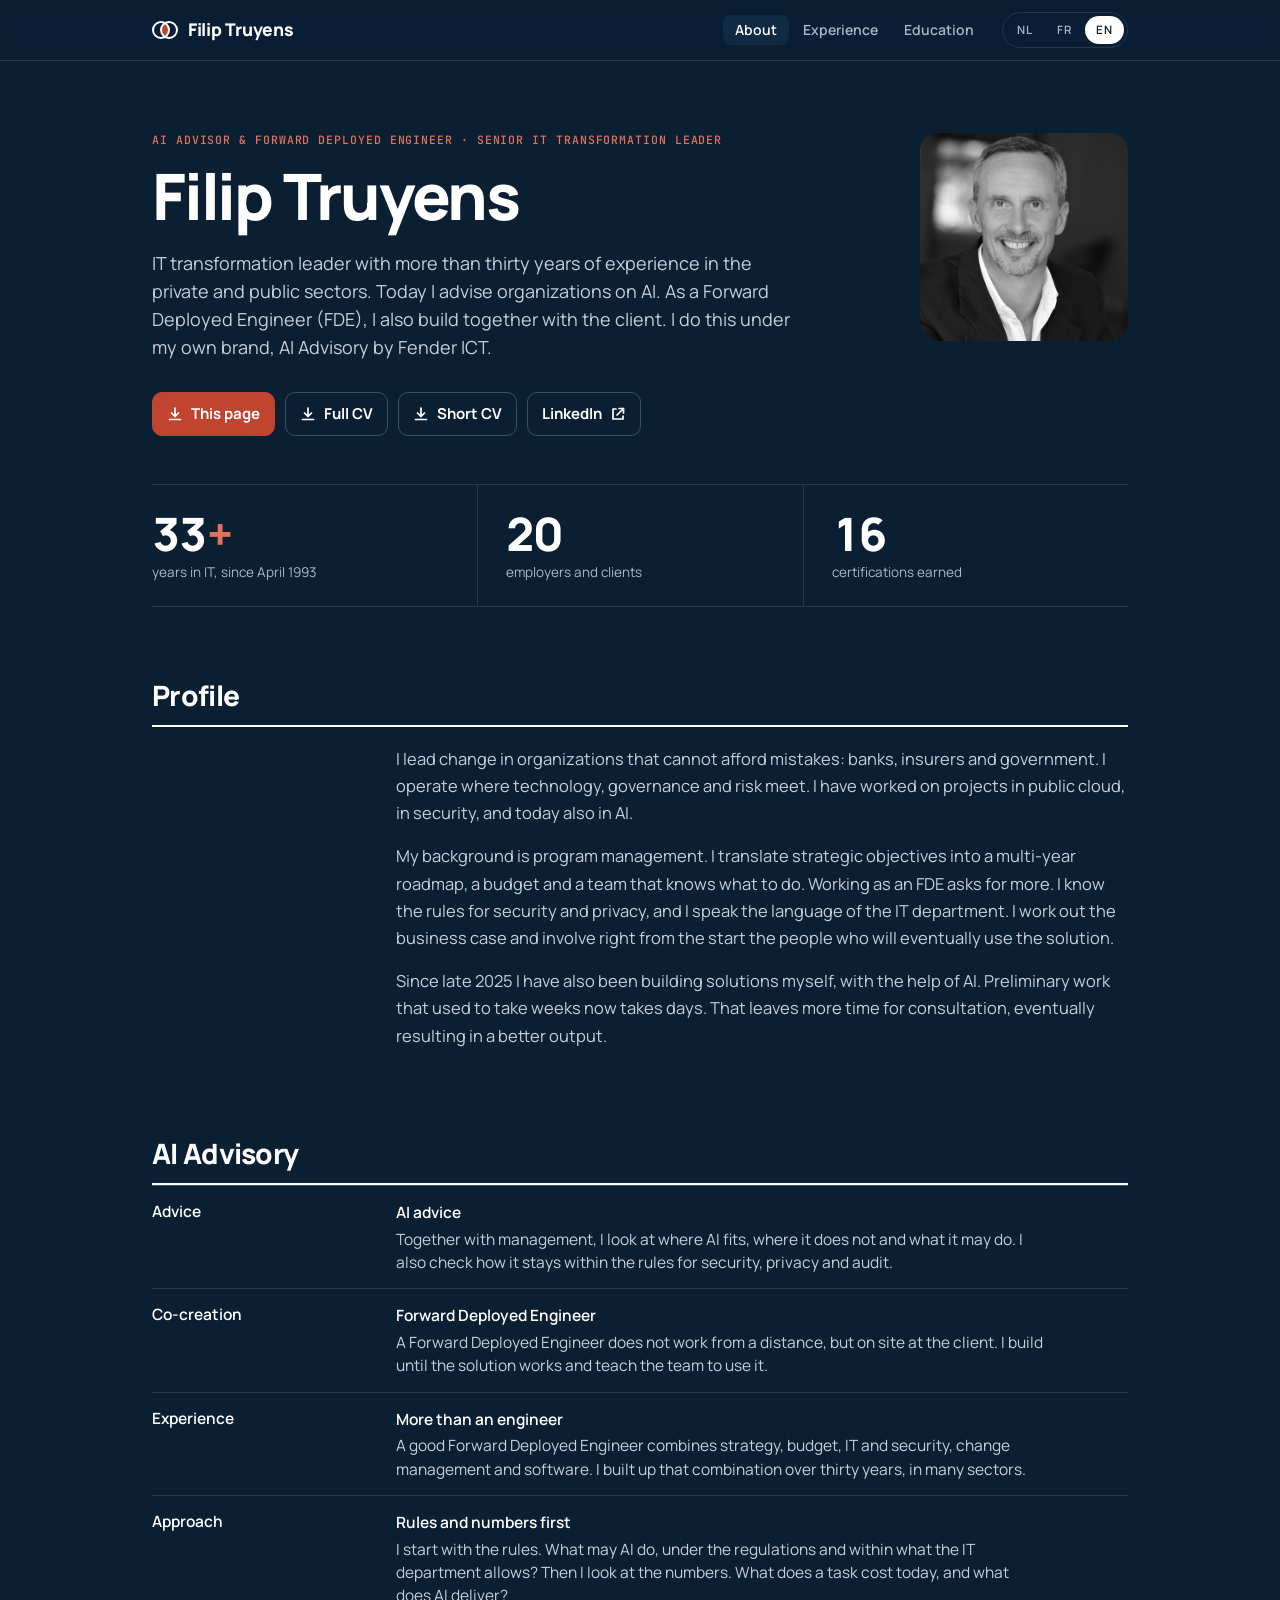
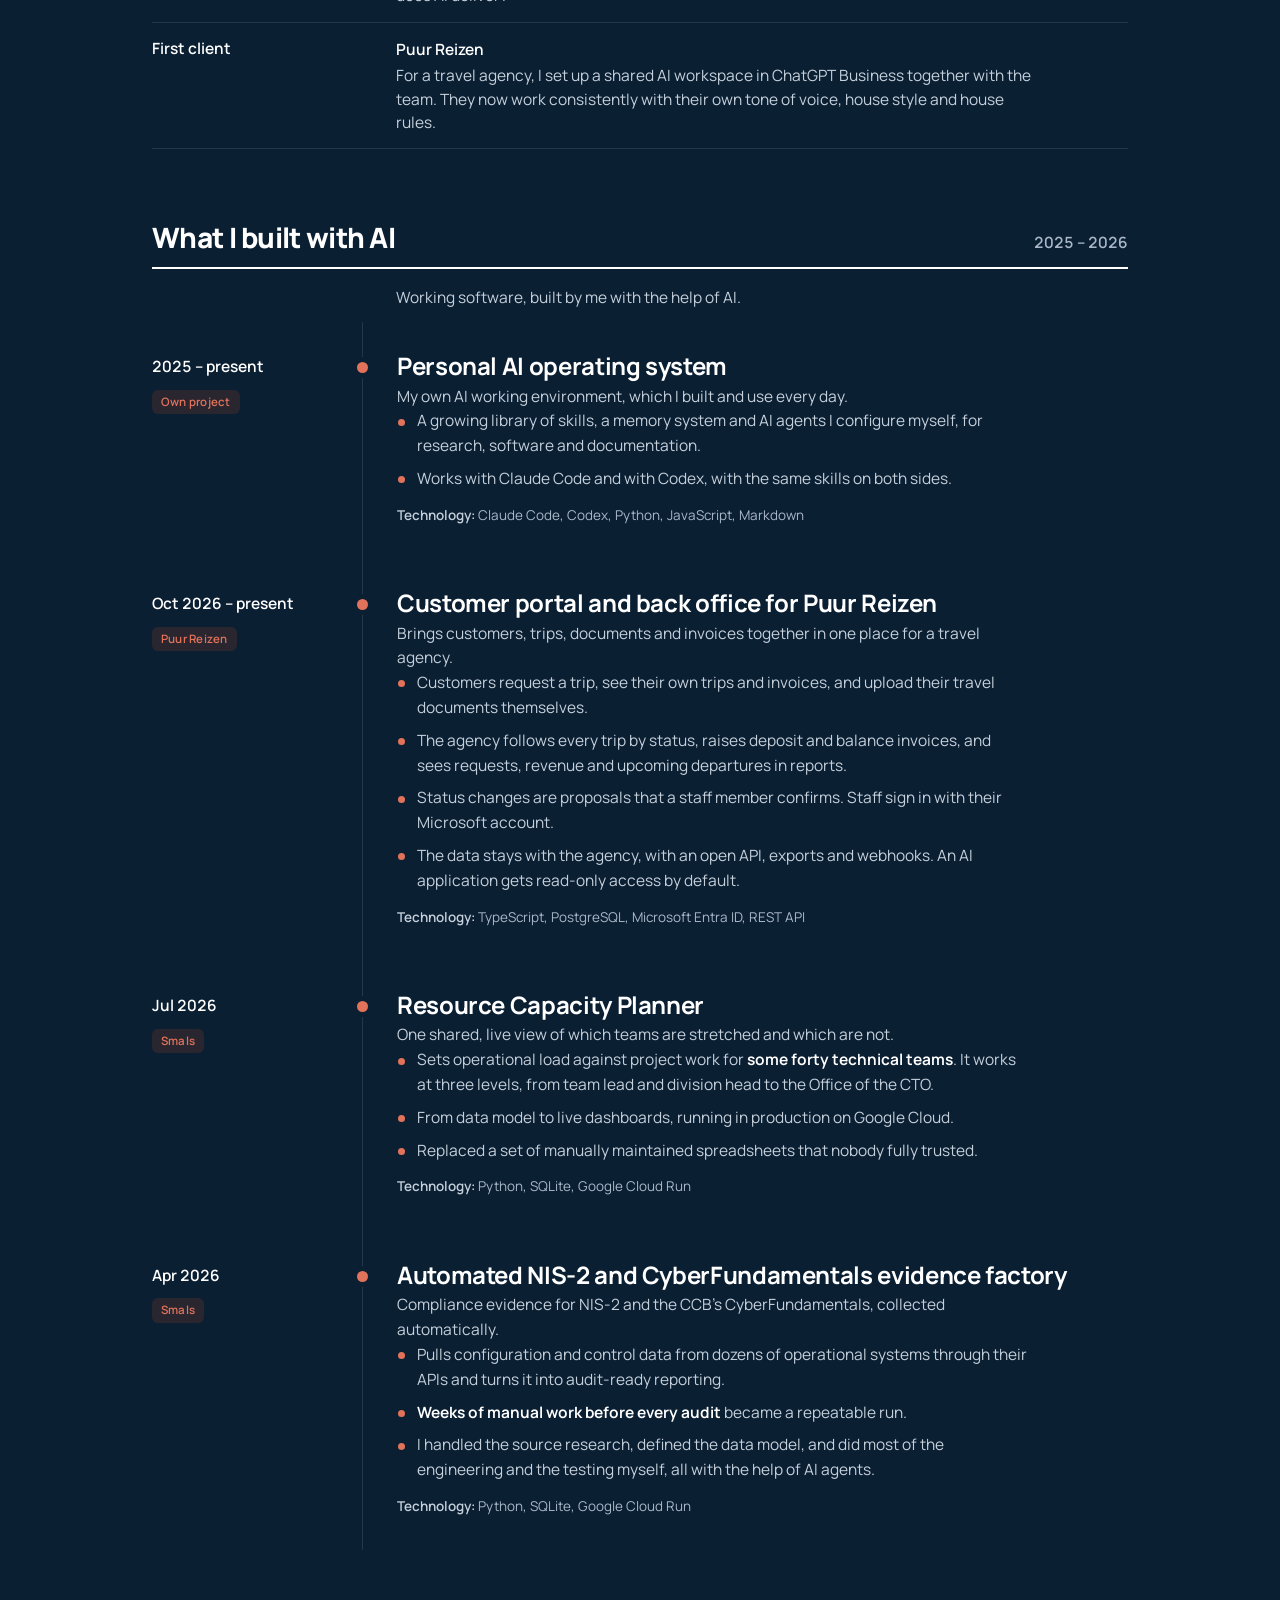
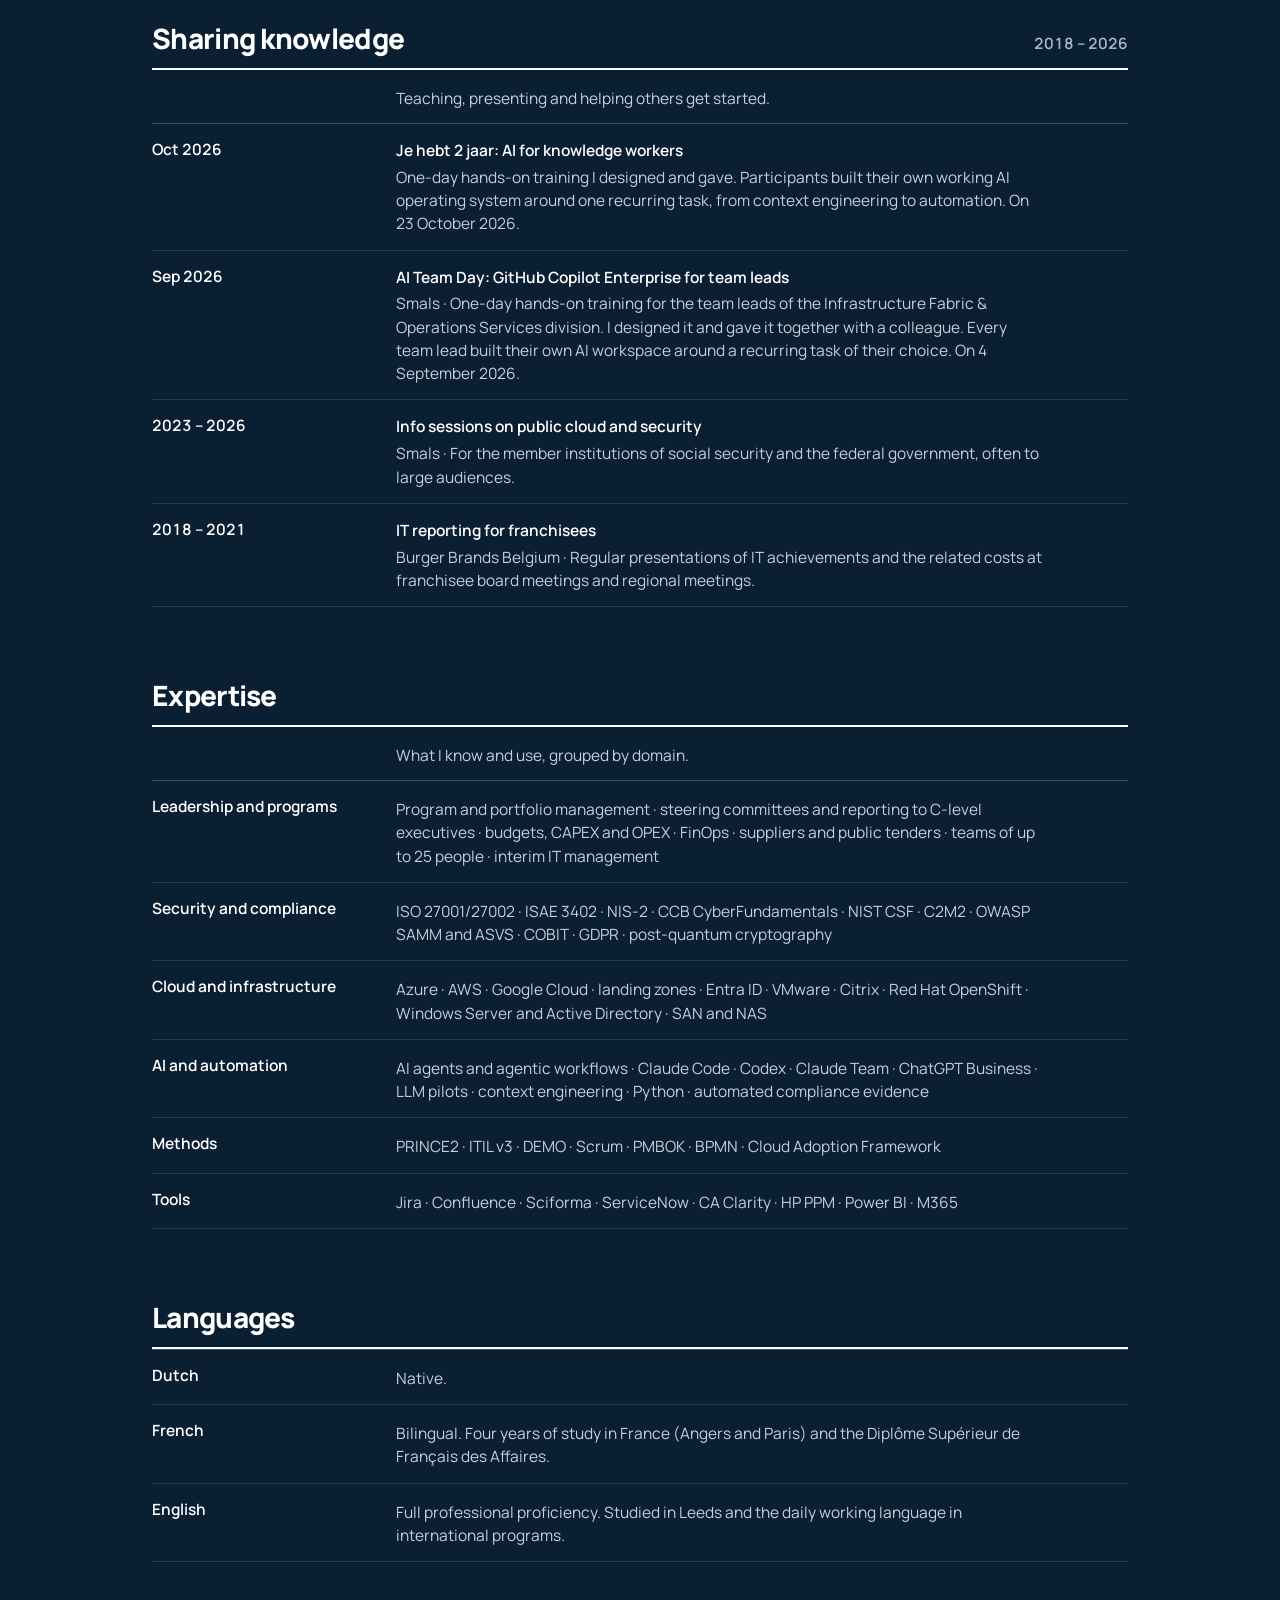
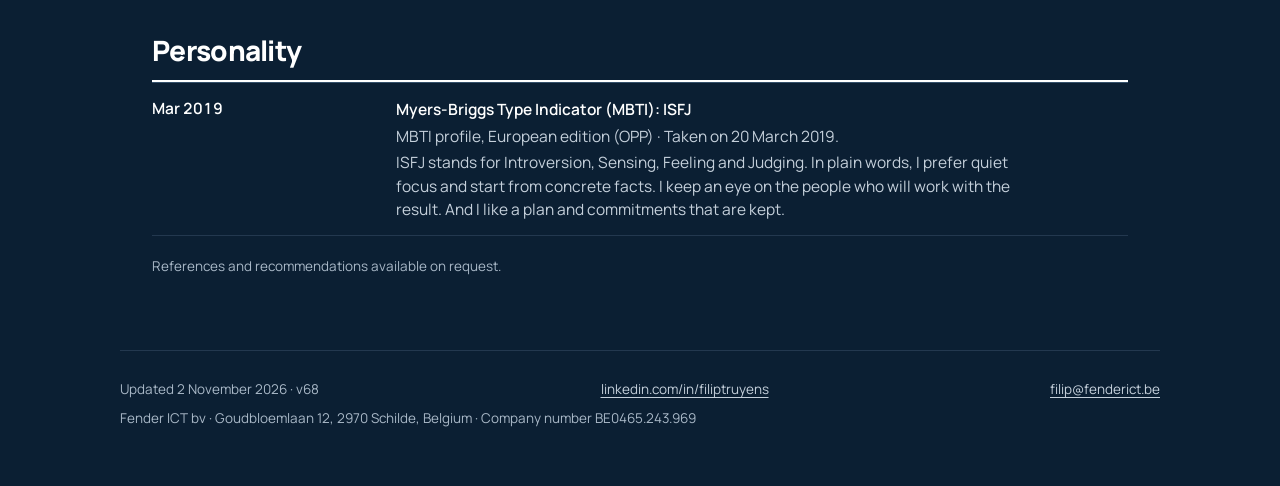
==== commit f5380250: "site-v68: Site-v68: pdf-knop kort, Deze pagina (FR Cette page, EN This page) Co-Authored-By: Claude " ====
--- a/en/about.html
+++ b/en/about.html
@@ -16,7 +16,7 @@
 <link rel="alternate" hreflang="x-default" href="https://filiptruyens.be/">
 <meta property="og:url" content="https://filiptruyens.be/en/about.html">
 <meta property="og:locale" content="en_GB">
-<meta property="og:image" content="https://filiptruyens.be/assets/og-site.png?v67">
+<meta property="og:image" content="https://filiptruyens.be/assets/og-site.png?v68">
 <meta property="og:image:width" content="1200">
 <meta property="og:image:height" content="627">
 <meta property="og:image:alt" content="Filip Truyens · AI Advisor &amp; Forward Deployed Engineer · Senior IT Transformation Leader">
@@ -26,7 +26,7 @@
 <link rel="preload" href="../assets/fonts/JetBrainsMono-Variable-latin.woff2" as="font" type="font/woff2" crossorigin>
 <link rel="stylesheet" href="../assets/site.css">
 <style>@media print { @page {
-  @bottom-left { content: "Filip Truyens · About · Updated 2 November 2026 · v67 · filiptruyens.be · linkedin.com/in/filiptruyens"; font: 500 7.5pt "Manrope", sans-serif; color: #5B6B7C; }
+  @bottom-left { content: "Filip Truyens · About · Updated 2 November 2026 · v68 · filiptruyens.be · linkedin.com/in/filiptruyens"; font: 500 7.5pt "Manrope", sans-serif; color: #5B6B7C; }
   @top-right { content: "Fender ICT bv · Goudbloemlaan 12, 2970 Schilde · BE0465.243.969 · filip@fenderict.be"; font: 500 7.5pt "Manrope", sans-serif; color: #8494A5; }
 } }</style>
 </head>
@@ -54,7 +54,7 @@
     <h1>Filip Truyens</h1>
     <p class="lead">IT transformation leader with more than thirty years of experience in the private and public sectors. Today I advise organizations on AI. As a Forward Deployed Engineer (FDE), I also build together with the client. I do this under my own brand, AI Advisory by Fender ICT.</p>
     <div class="actions">
-      <a class="btn" href="../pdf/Filip-Truyens-About-EN.pdf" download><svg viewBox="0 0 16 16" fill="none" stroke="currentColor" stroke-width="1.7" stroke-linecap="round" stroke-linejoin="round" aria-hidden="true"><path d="M8 2v8.5M4.5 7 8 10.5 11.5 7M2.5 13.5h11"/></svg>Download this page as PDF</a>
+      <a class="btn" href="../pdf/Filip-Truyens-About-EN.pdf" download><svg viewBox="0 0 16 16" fill="none" stroke="currentColor" stroke-width="1.7" stroke-linecap="round" stroke-linejoin="round" aria-hidden="true"><path d="M8 2v8.5M4.5 7 8 10.5 11.5 7M2.5 13.5h11"/></svg>This page</a>
       <a class="btn ghost" href="../pdf/Filip-Truyens-CV-EN.pdf" download><svg viewBox="0 0 16 16" fill="none" stroke="currentColor" stroke-width="1.7" stroke-linecap="round" stroke-linejoin="round" aria-hidden="true"><path d="M8 2v8.5M4.5 7 8 10.5 11.5 7M2.5 13.5h11"/></svg>Full CV</a>
       <a class="btn ghost" href="../pdf/Filip-Truyens-CV-summary-EN.pdf" download><svg viewBox="0 0 16 16" fill="none" stroke="currentColor" stroke-width="1.7" stroke-linecap="round" stroke-linejoin="round" aria-hidden="true"><path d="M8 2v8.5M4.5 7 8 10.5 11.5 7M2.5 13.5h11"/></svg>Short CV</a>
       <a class="btn ghost" href="https://www.linkedin.com/in/filiptruyens" rel="me noopener" target="_blank">LinkedIn<svg viewBox="0 0 16 16" fill="none" stroke="currentColor" stroke-width="1.7" stroke-linecap="round" stroke-linejoin="round" aria-hidden="true"><path d="M6 3H3v10h10v-3M9 2.5h4.5V7M13.5 2.5 7 9"/></svg></a>
@@ -324,7 +324,7 @@
 </main>
 
 <footer class="wrap foot">
-  <span>Updated 2 November 2026 · v67</span>
+  <span>Updated 2 November 2026 · v68</span>
   <a href="https://www.linkedin.com/in/filiptruyens" rel="me noopener" target="_blank">linkedin.com/in/filiptruyens</a>
   <a href="mailto:filip@fenderict.be">filip@fenderict.be</a>
   <span class="company">Fender ICT bv · Goudbloemlaan 12, 2970 Schilde, Belgium · Company number BE0465.243.969</span>
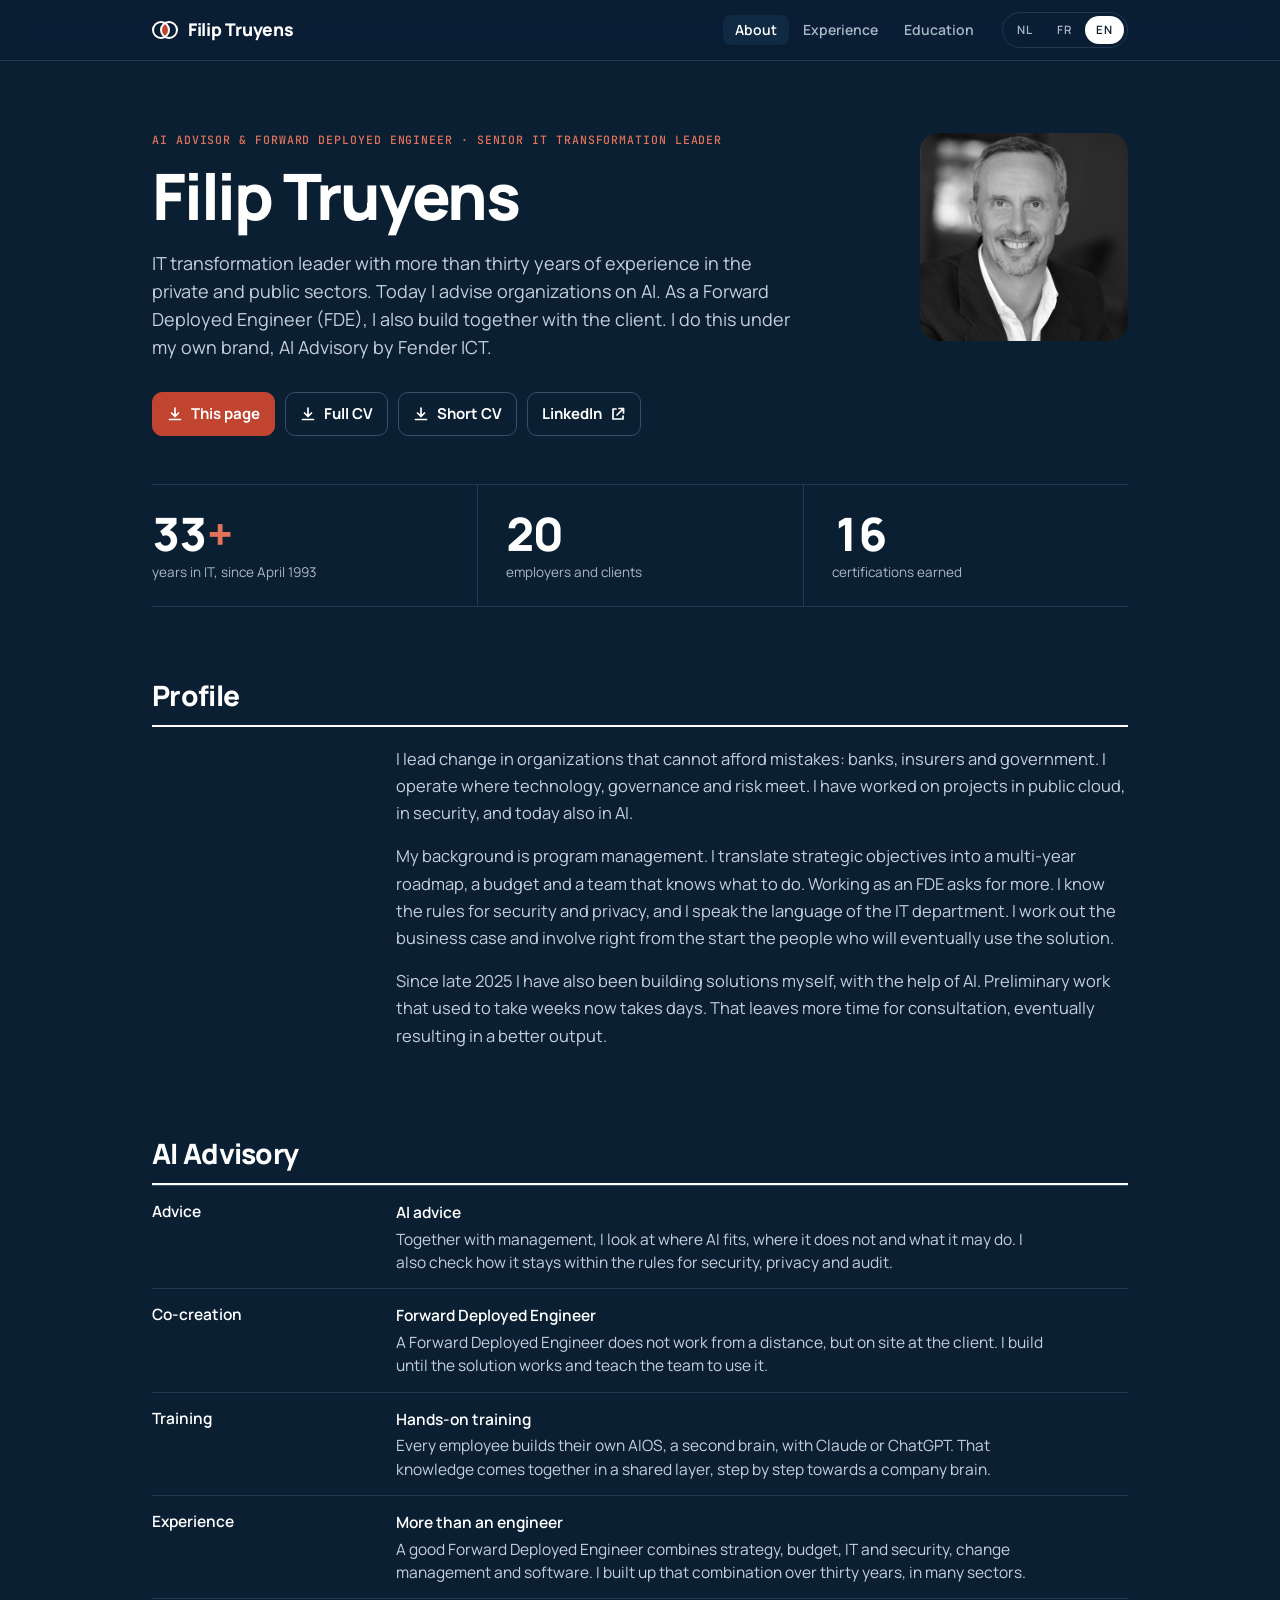
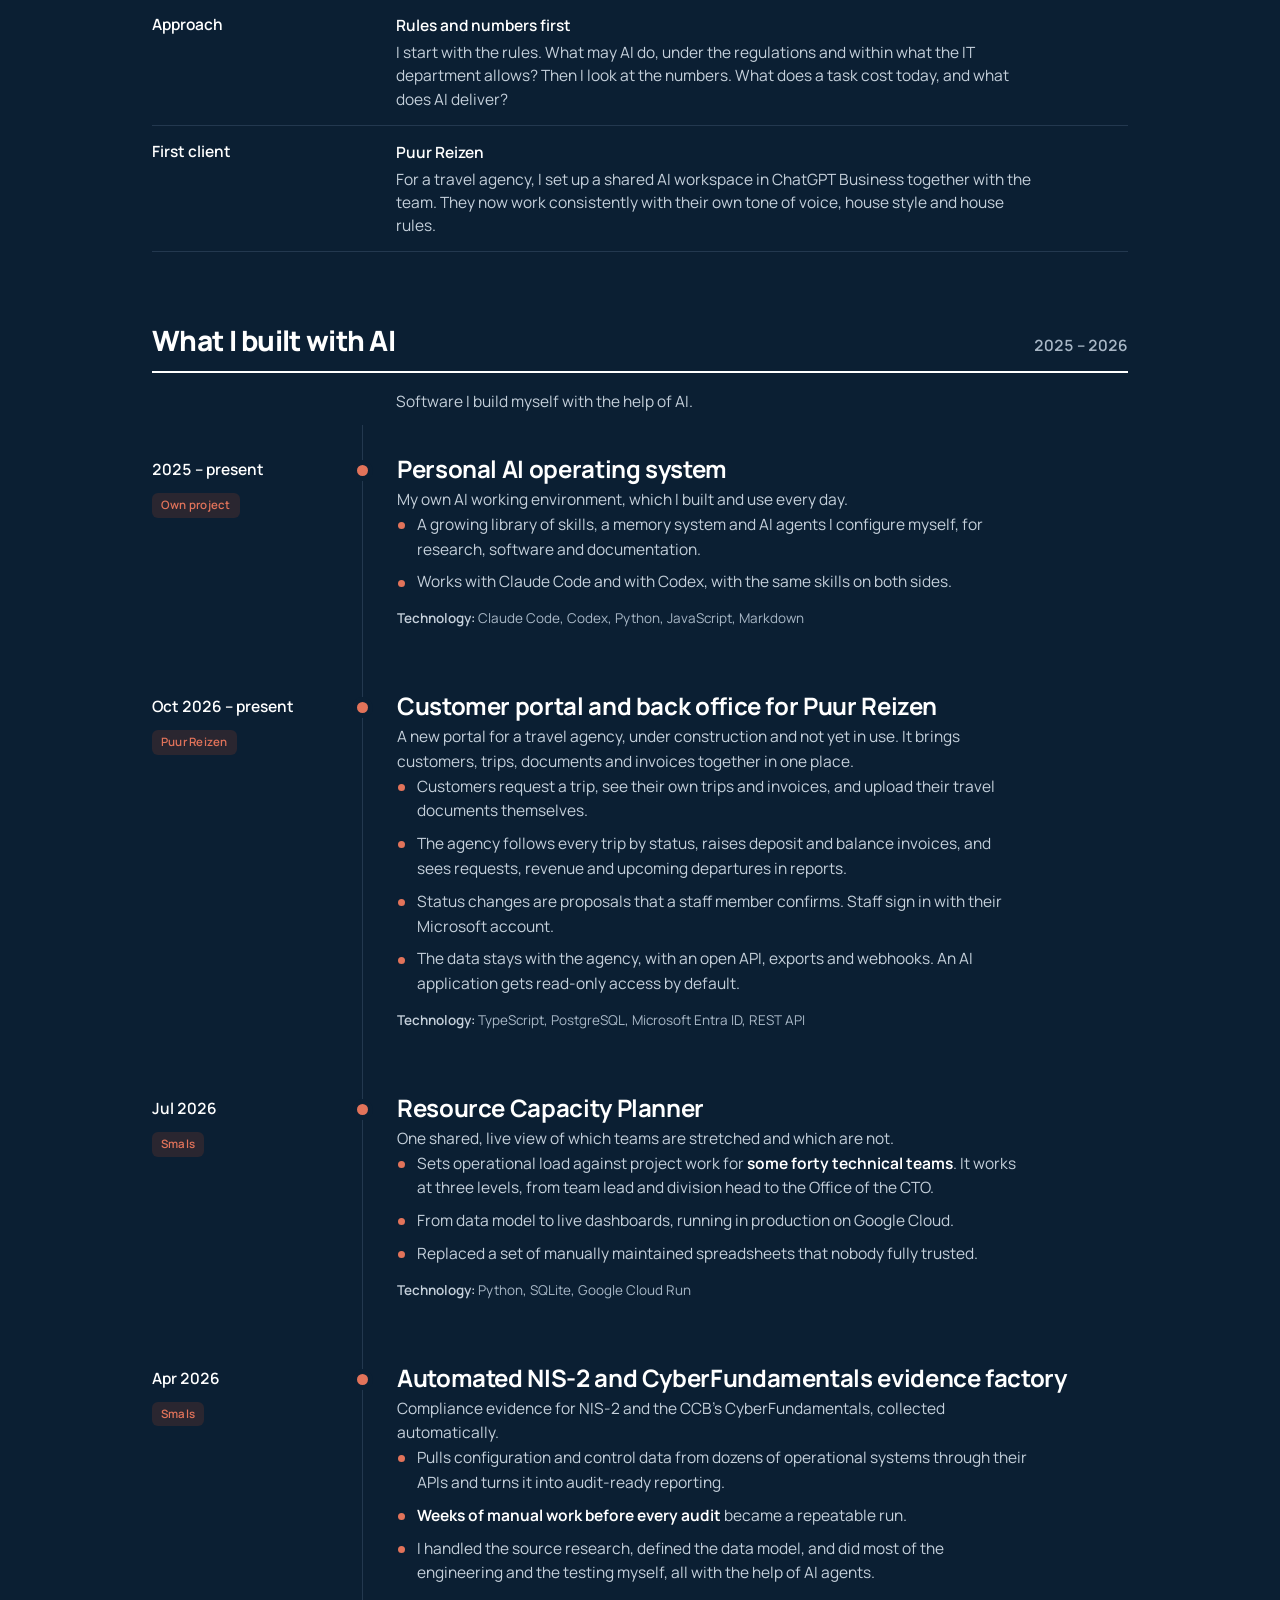
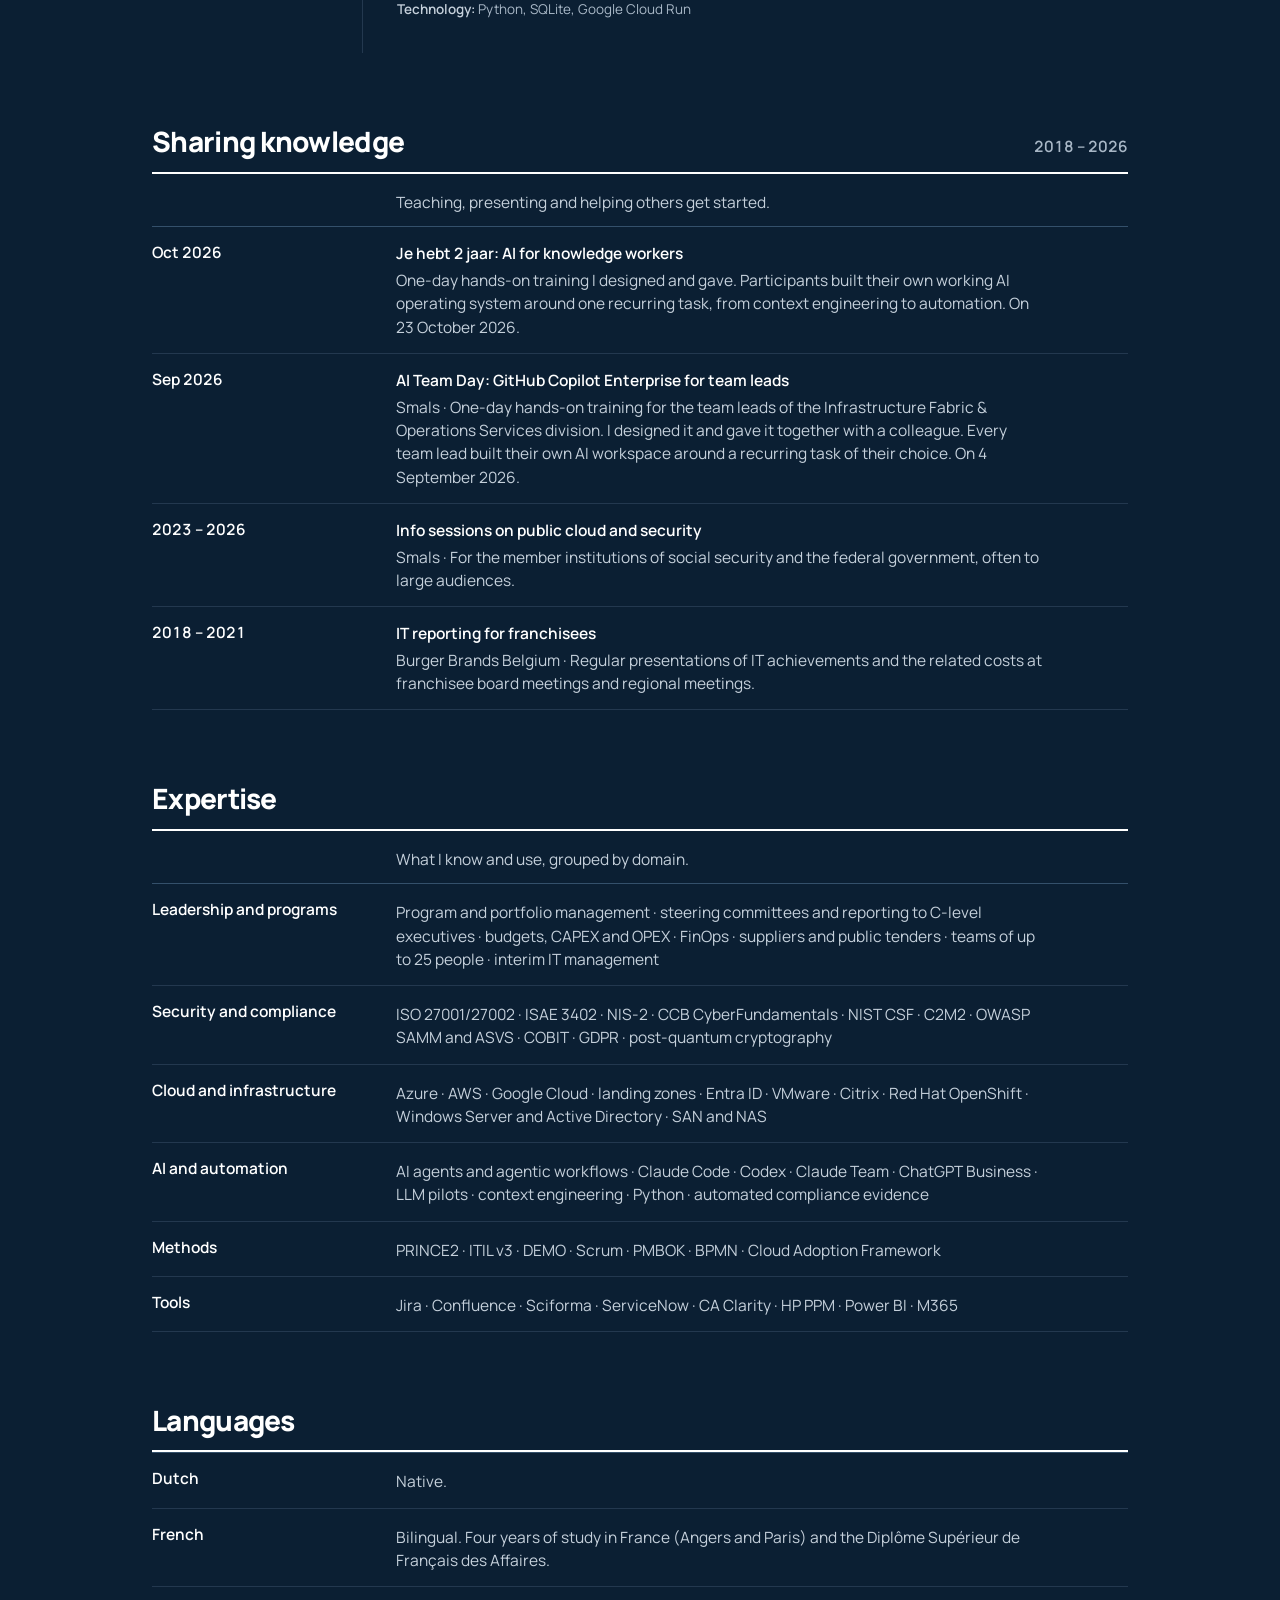
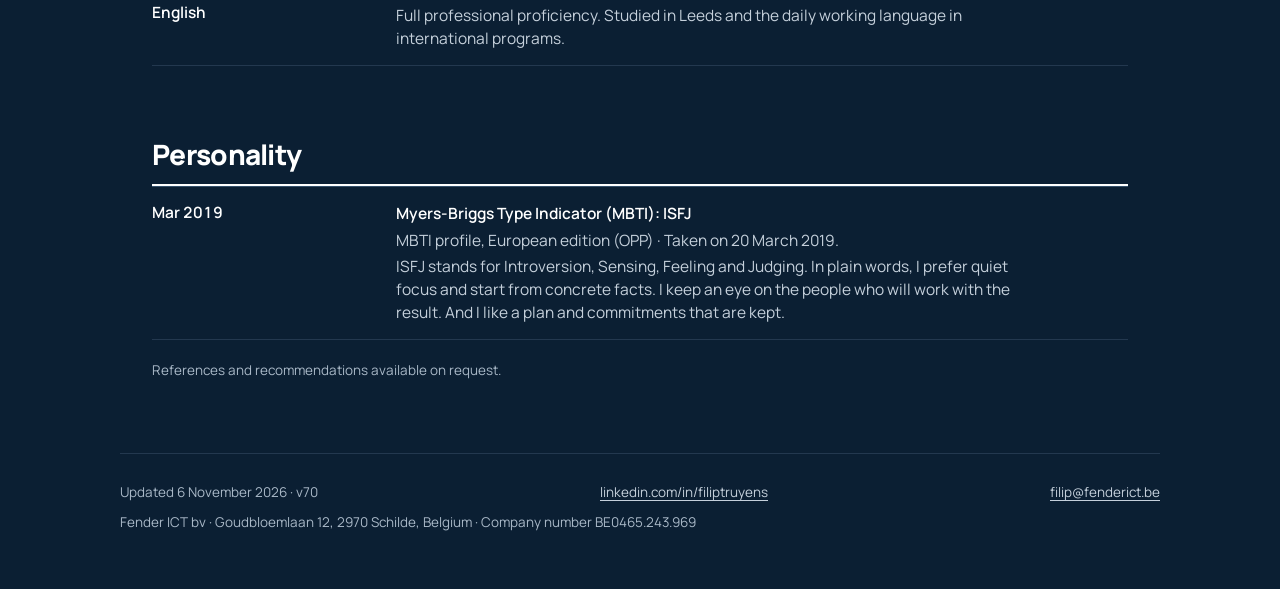
==== commit b3635492: "site-v70: site-v70: training als derde pijler, portaal Puur Reizen als lopend werk; Smals Public Clo" ====
--- a/en/about.html
+++ b/en/about.html
@@ -16,7 +16,7 @@
 <link rel="alternate" hreflang="x-default" href="https://filiptruyens.be/">
 <meta property="og:url" content="https://filiptruyens.be/en/about.html">
 <meta property="og:locale" content="en_GB">
-<meta property="og:image" content="https://filiptruyens.be/assets/og-site.png?v68">
+<meta property="og:image" content="https://filiptruyens.be/assets/og-site.png?v70">
 <meta property="og:image:width" content="1200">
 <meta property="og:image:height" content="627">
 <meta property="og:image:alt" content="Filip Truyens · AI Advisor &amp; Forward Deployed Engineer · Senior IT Transformation Leader">
@@ -26,7 +26,7 @@
 <link rel="preload" href="../assets/fonts/JetBrainsMono-Variable-latin.woff2" as="font" type="font/woff2" crossorigin>
 <link rel="stylesheet" href="../assets/site.css">
 <style>@media print { @page {
-  @bottom-left { content: "Filip Truyens · About · Updated 2 November 2026 · v68 · filiptruyens.be · linkedin.com/in/filiptruyens"; font: 500 7.5pt "Manrope", sans-serif; color: #5B6B7C; }
+  @bottom-left { content: "Filip Truyens · About · Updated 6 November 2026 · v70 · filiptruyens.be · linkedin.com/in/filiptruyens"; font: 500 7.5pt "Manrope", sans-serif; color: #5B6B7C; }
   @top-right { content: "Fender ICT bv · Goudbloemlaan 12, 2970 Schilde · BE0465.243.969 · filip@fenderict.be"; font: 500 7.5pt "Manrope", sans-serif; color: #8494A5; }
 } }</style>
 </head>
@@ -100,6 +100,13 @@
       </div>
     </div>
     <div class="cert">
+      <span class="cdate">Training</span>
+      <div>
+        <p class="cname">Hands-on training</p>
+        <p class="cmeta">Every employee builds their own AIOS, a second brain, with Claude or ChatGPT. That knowledge comes together in a shared layer, step by step towards a company brain.</p>
+      </div>
+    </div>
+    <div class="cert">
       <span class="cdate">Experience</span>
       <div>
         <p class="cname">More than an engineer</p>
@@ -128,7 +135,7 @@
     <h2 id="h-projecten">What I built with AI</h2>
     <span class="years">2025 – 2026</span>
   </div>
-  <p class="era-intro">Working software, built by me with the help of AI.</p>
+  <p class="era-intro">Software I build myself with the help of AI.</p>
   <article class="job" id="ai-os">
     <div class="meta">
       <span class="dates"><time datetime="2025">2025 – present</time></span>
@@ -151,7 +158,7 @@
     </div>
     <div class="body">
       <h3>Customer portal and back office for Puur Reizen</h3>
-      <p class="context">Brings customers, trips, documents and invoices together in one place for a travel agency.</p>
+      <p class="context">A new portal for a travel agency, under construction and not yet in use. It brings customers, trips, documents and invoices together in one place.</p>
       <ul class="wins">
         <li>Customers request a trip, see their own trips and invoices, and upload their travel documents themselves.</li>
         <li>The agency follows every trip by status, raises deposit and balance invoices, and sees requests, revenue and upcoming departures in reports.</li>
@@ -324,7 +331,7 @@
 </main>
 
 <footer class="wrap foot">
-  <span>Updated 2 November 2026 · v68</span>
+  <span>Updated 6 November 2026 · v70</span>
   <a href="https://www.linkedin.com/in/filiptruyens" rel="me noopener" target="_blank">linkedin.com/in/filiptruyens</a>
   <a href="mailto:filip@fenderict.be">filip@fenderict.be</a>
   <span class="company">Fender ICT bv · Goudbloemlaan 12, 2970 Schilde, Belgium · Company number BE0465.243.969</span>
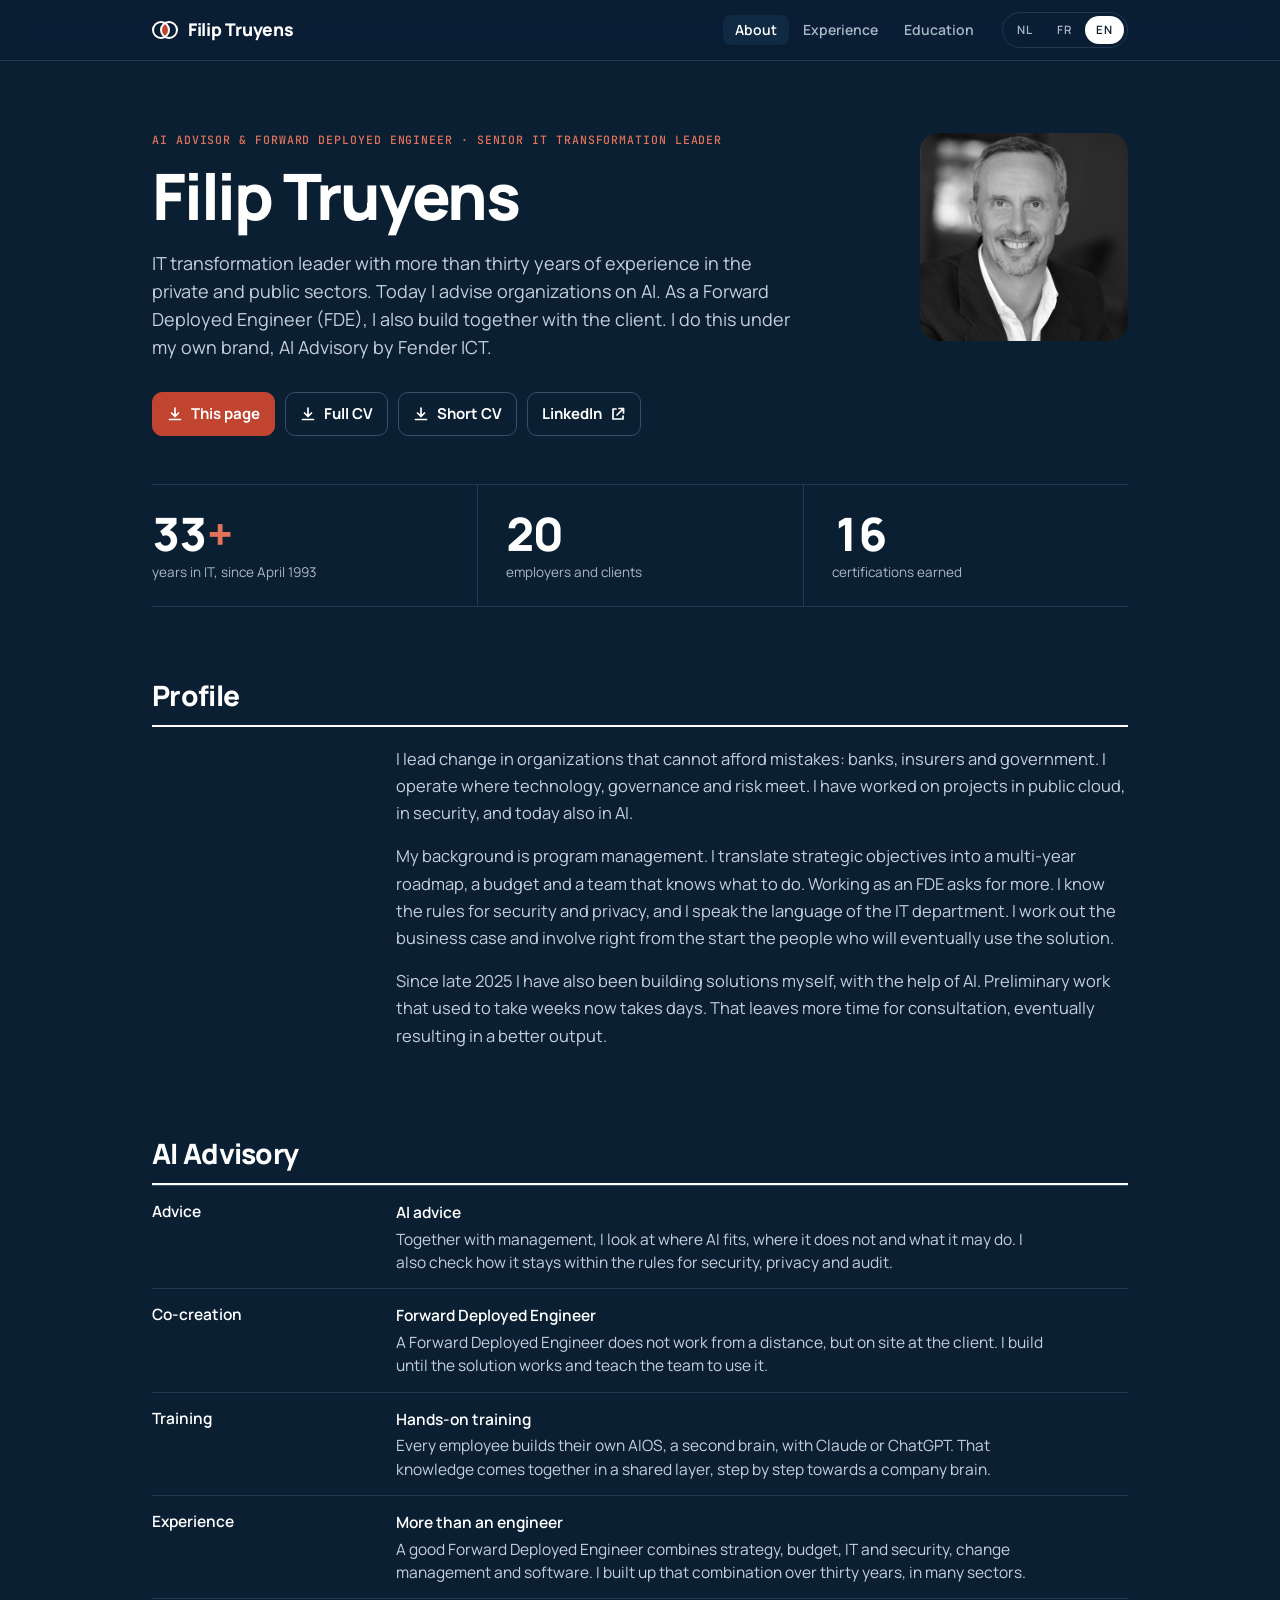
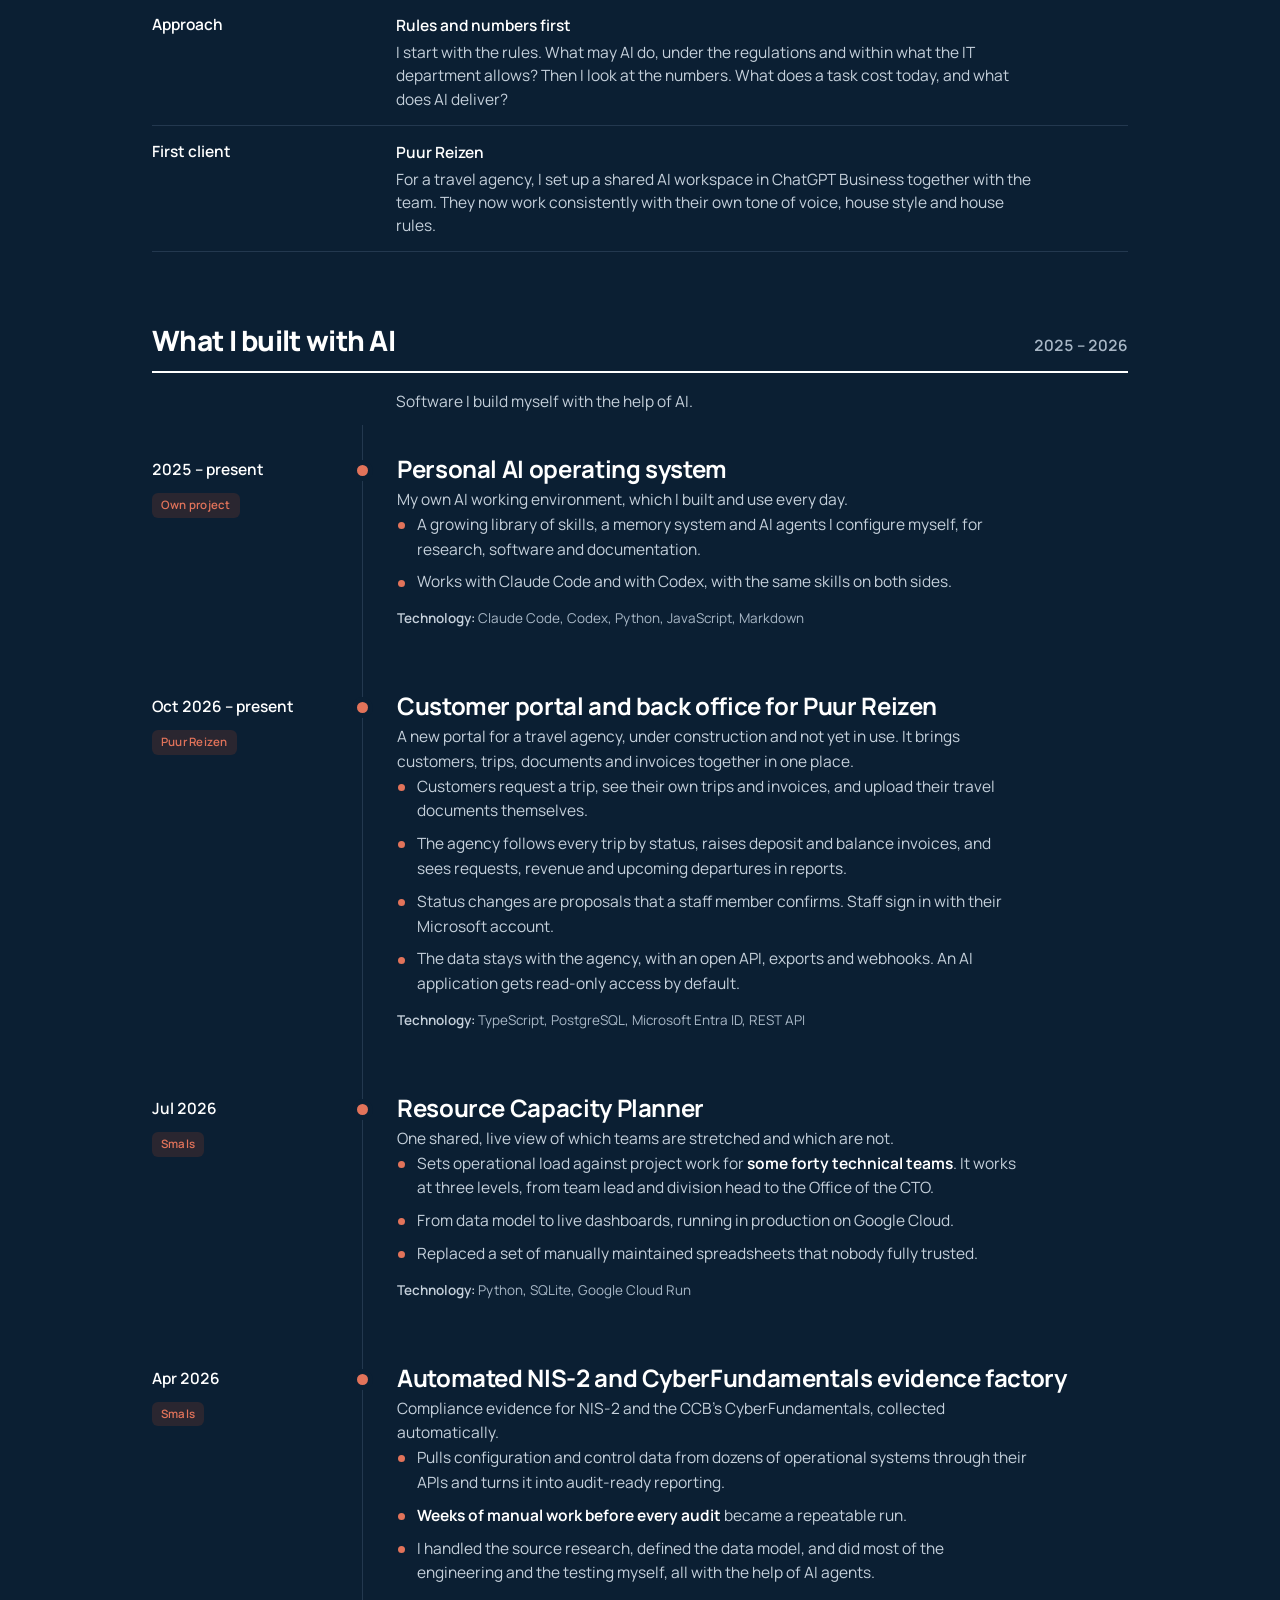
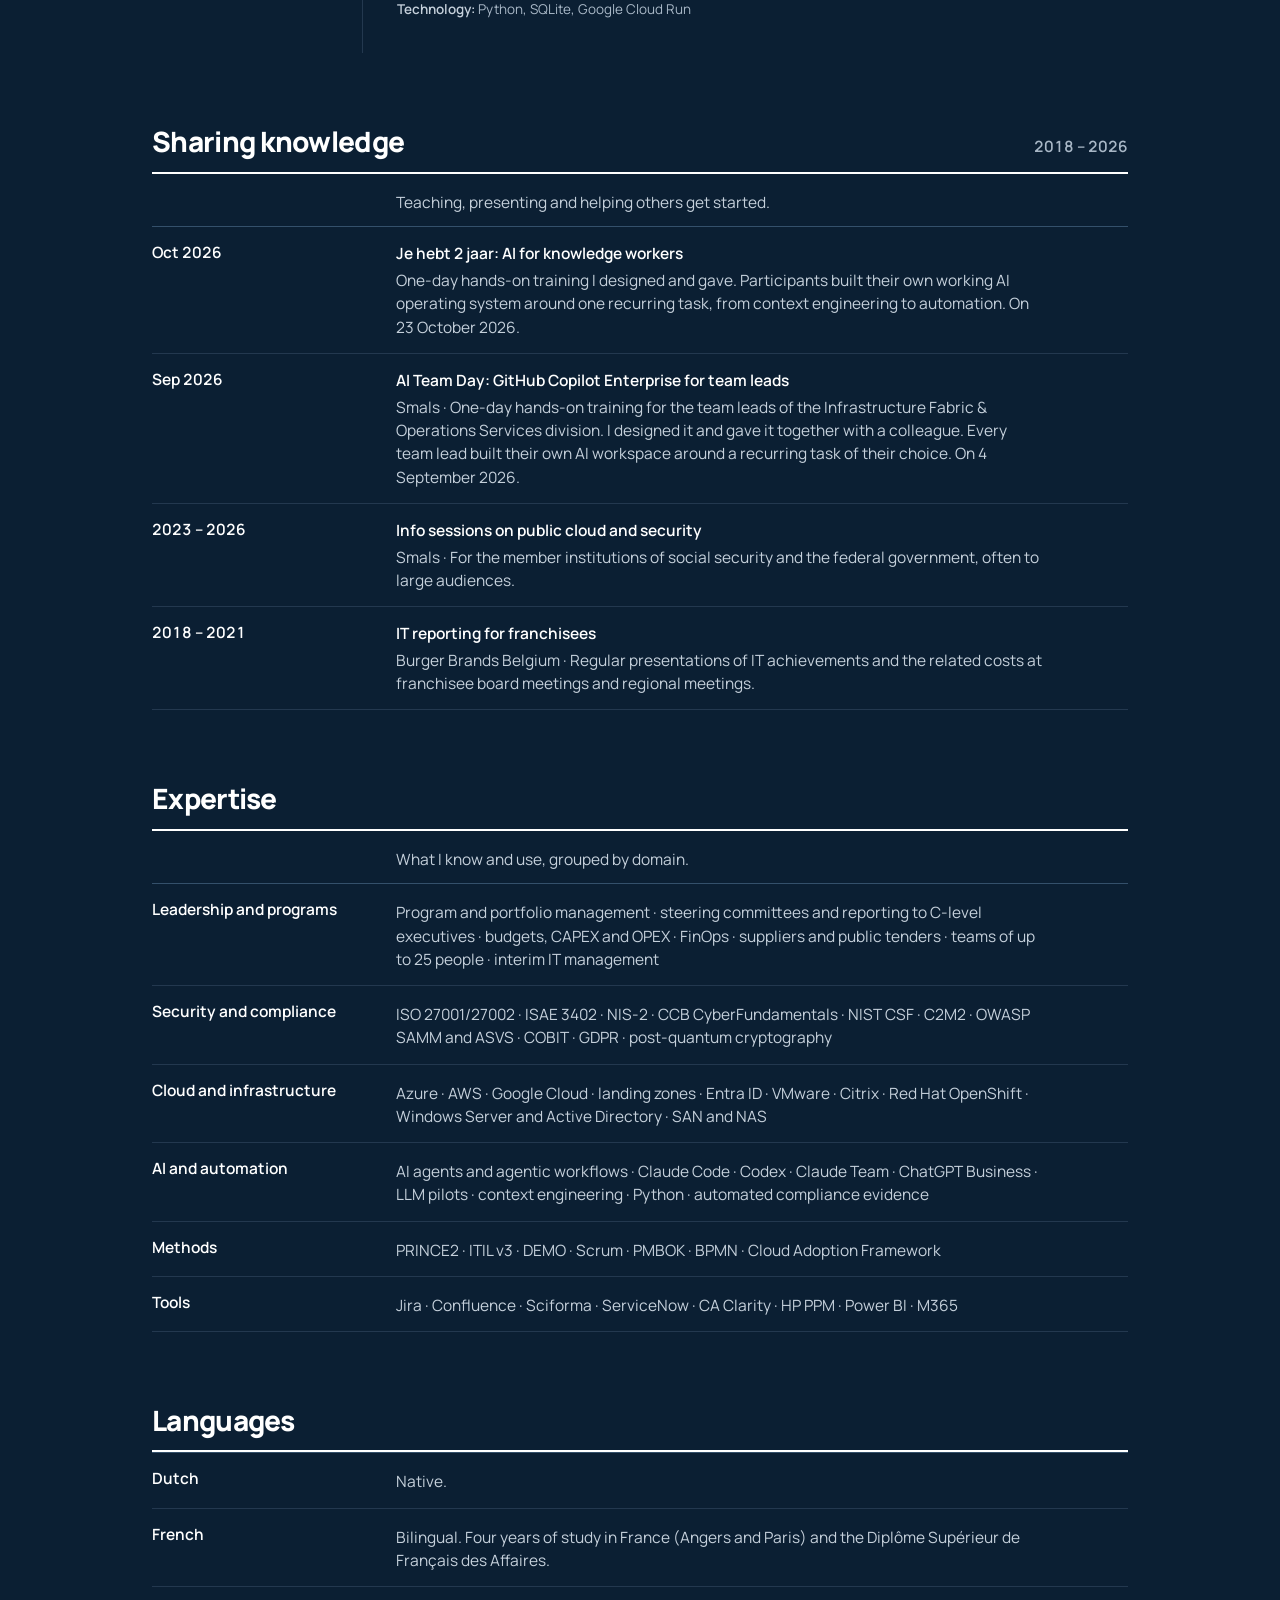
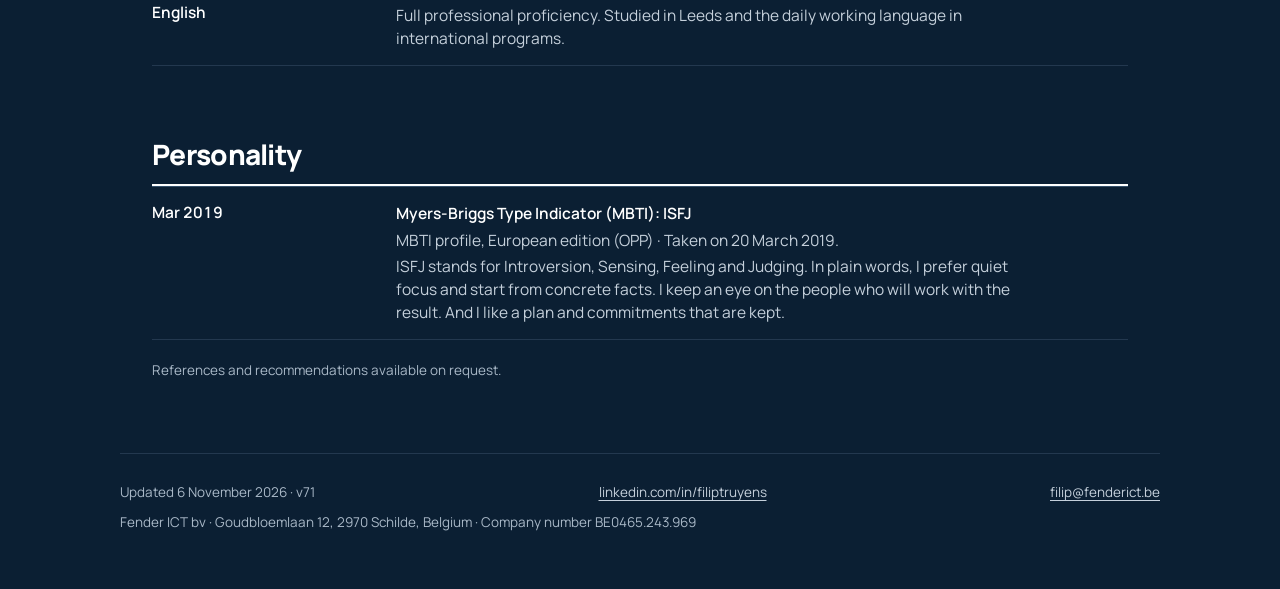
==== commit 350ffcf9: "site-v71: site-v71: Smals Public Cloud & AI, alleen Microsoft Fabric en Databricks op de regel Techn" ====
--- a/en/about.html
+++ b/en/about.html
@@ -16,7 +16,7 @@
 <link rel="alternate" hreflang="x-default" href="https://filiptruyens.be/">
 <meta property="og:url" content="https://filiptruyens.be/en/about.html">
 <meta property="og:locale" content="en_GB">
-<meta property="og:image" content="https://filiptruyens.be/assets/og-site.png?v70">
+<meta property="og:image" content="https://filiptruyens.be/assets/og-site.png?v71">
 <meta property="og:image:width" content="1200">
 <meta property="og:image:height" content="627">
 <meta property="og:image:alt" content="Filip Truyens · AI Advisor &amp; Forward Deployed Engineer · Senior IT Transformation Leader">
@@ -26,7 +26,7 @@
 <link rel="preload" href="../assets/fonts/JetBrainsMono-Variable-latin.woff2" as="font" type="font/woff2" crossorigin>
 <link rel="stylesheet" href="../assets/site.css">
 <style>@media print { @page {
-  @bottom-left { content: "Filip Truyens · About · Updated 6 November 2026 · v70 · filiptruyens.be · linkedin.com/in/filiptruyens"; font: 500 7.5pt "Manrope", sans-serif; color: #5B6B7C; }
+  @bottom-left { content: "Filip Truyens · About · Updated 6 November 2026 · v71 · filiptruyens.be · linkedin.com/in/filiptruyens"; font: 500 7.5pt "Manrope", sans-serif; color: #5B6B7C; }
   @top-right { content: "Fender ICT bv · Goudbloemlaan 12, 2970 Schilde · BE0465.243.969 · filip@fenderict.be"; font: 500 7.5pt "Manrope", sans-serif; color: #8494A5; }
 } }</style>
 </head>
@@ -331,7 +331,7 @@
 </main>
 
 <footer class="wrap foot">
-  <span>Updated 6 November 2026 · v70</span>
+  <span>Updated 6 November 2026 · v71</span>
   <a href="https://www.linkedin.com/in/filiptruyens" rel="me noopener" target="_blank">linkedin.com/in/filiptruyens</a>
   <a href="mailto:filip@fenderict.be">filip@fenderict.be</a>
   <span class="company">Fender ICT bv · Goudbloemlaan 12, 2970 Schilde, Belgium · Company number BE0465.243.969</span>
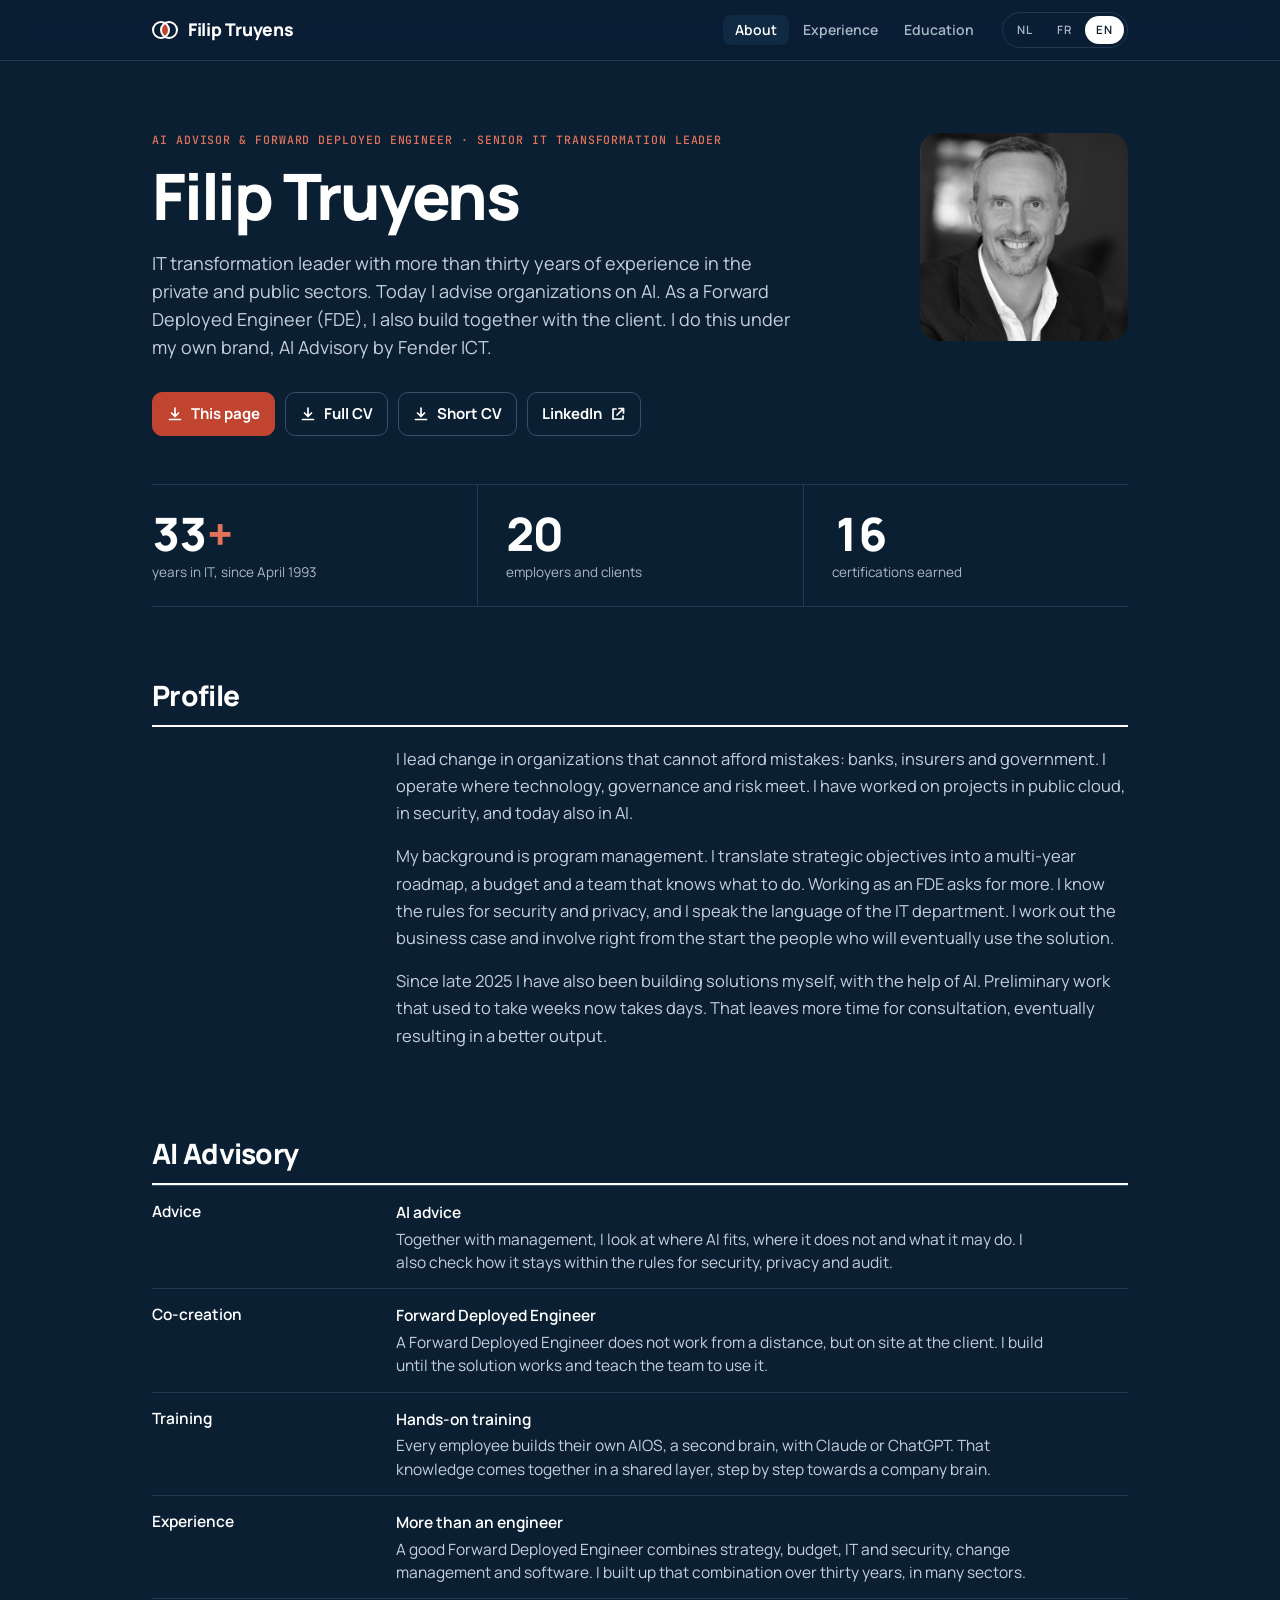
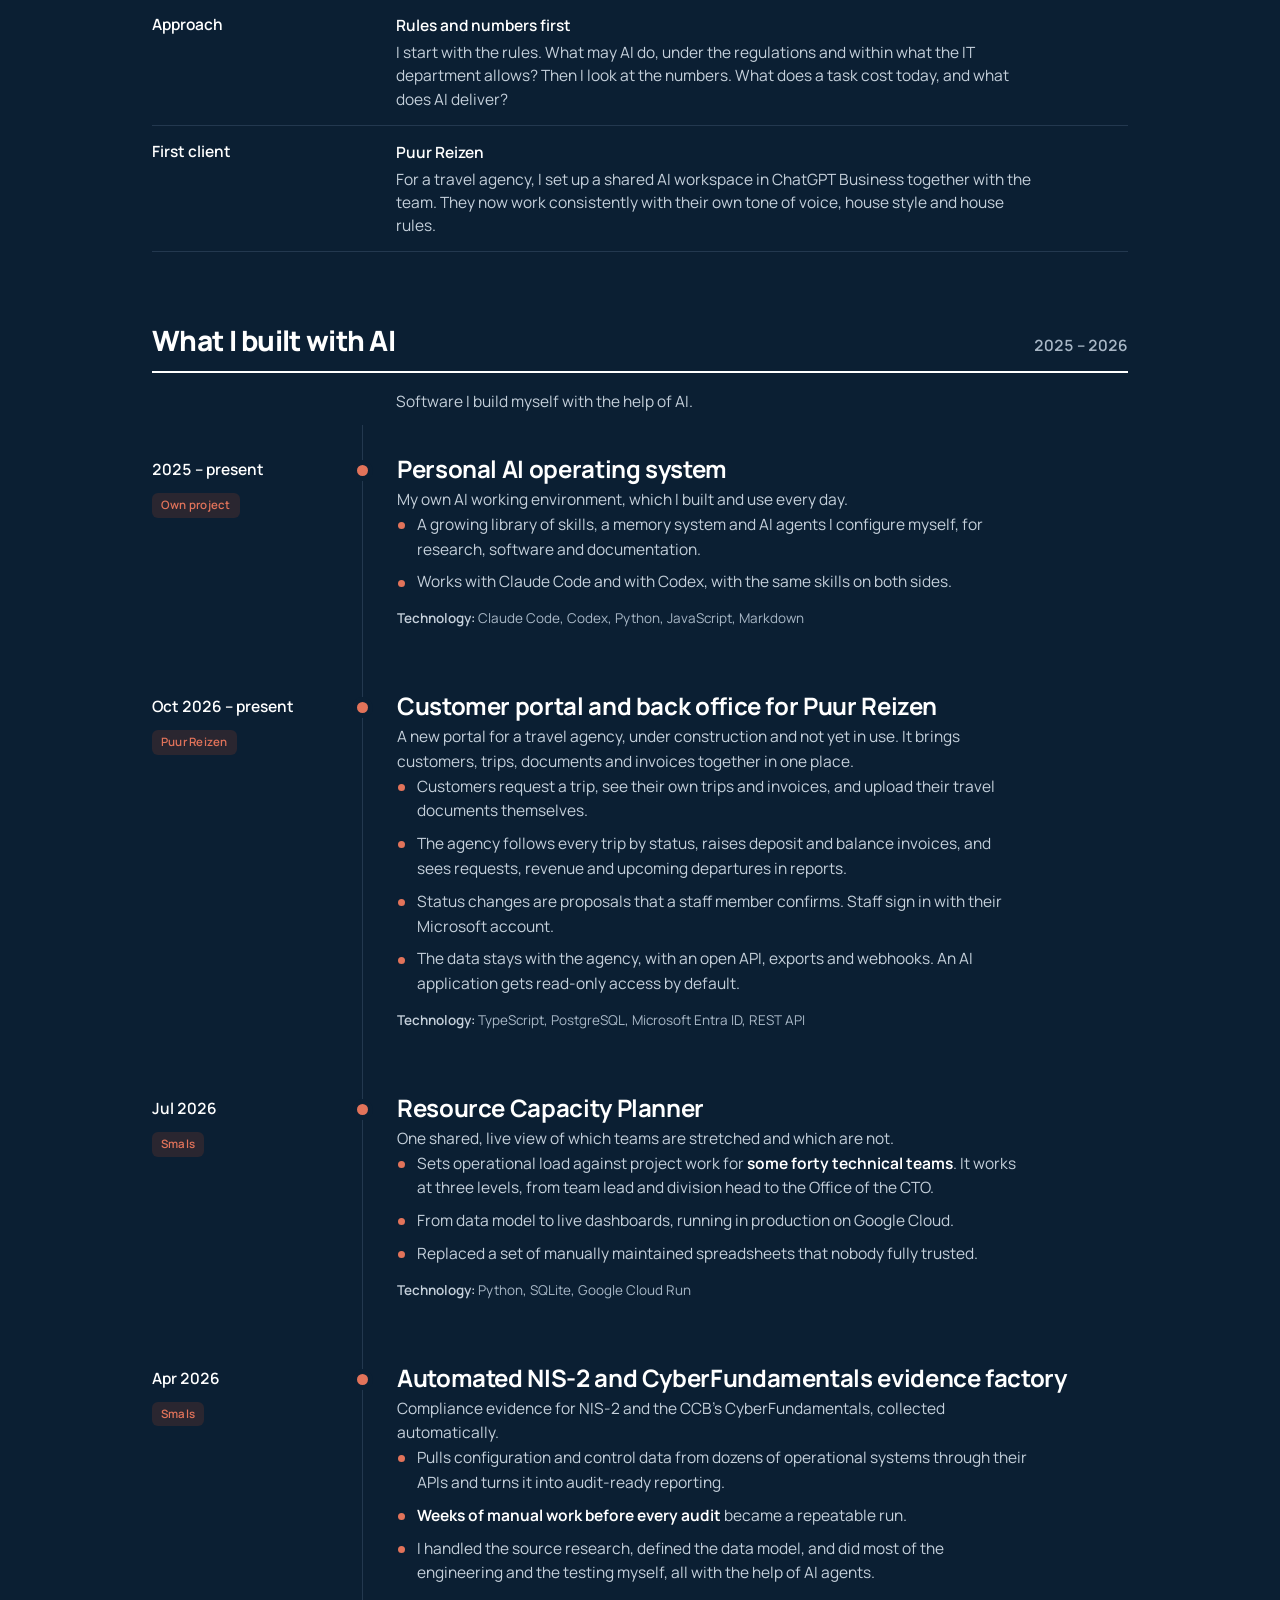
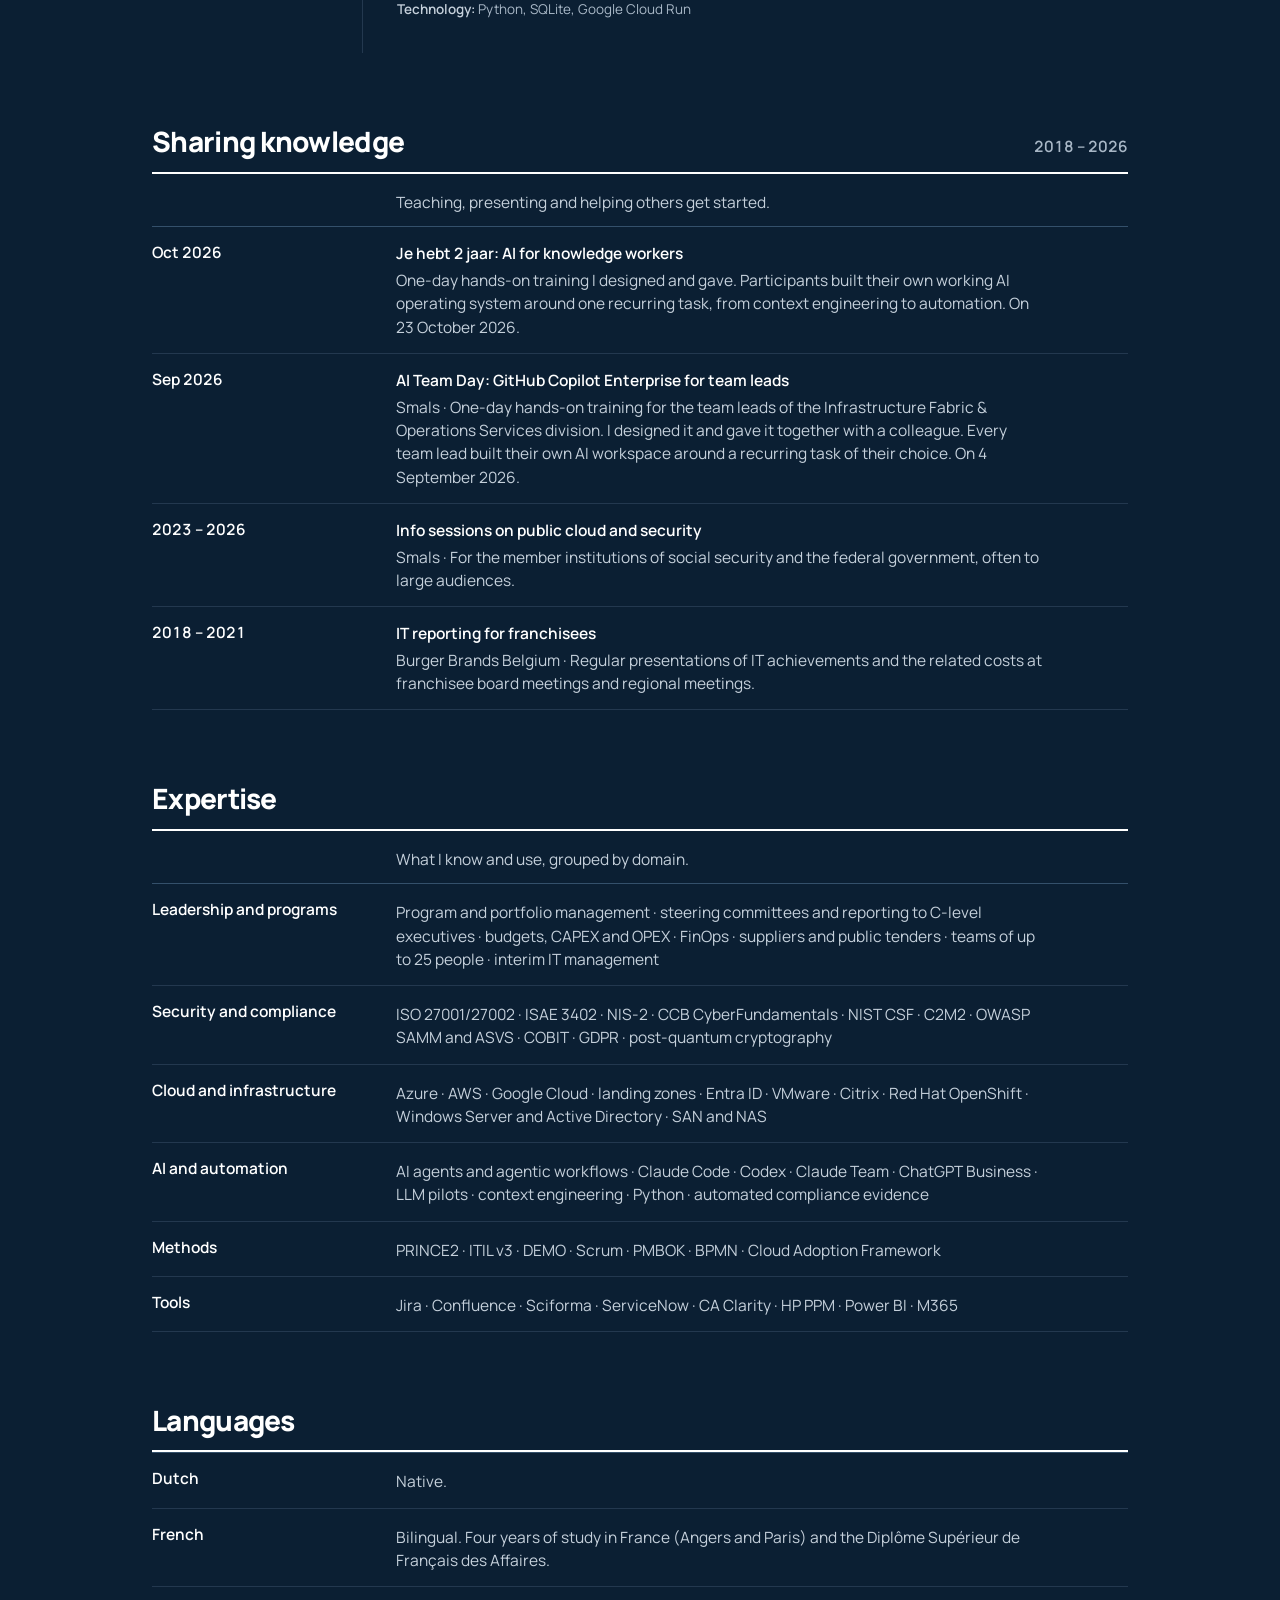
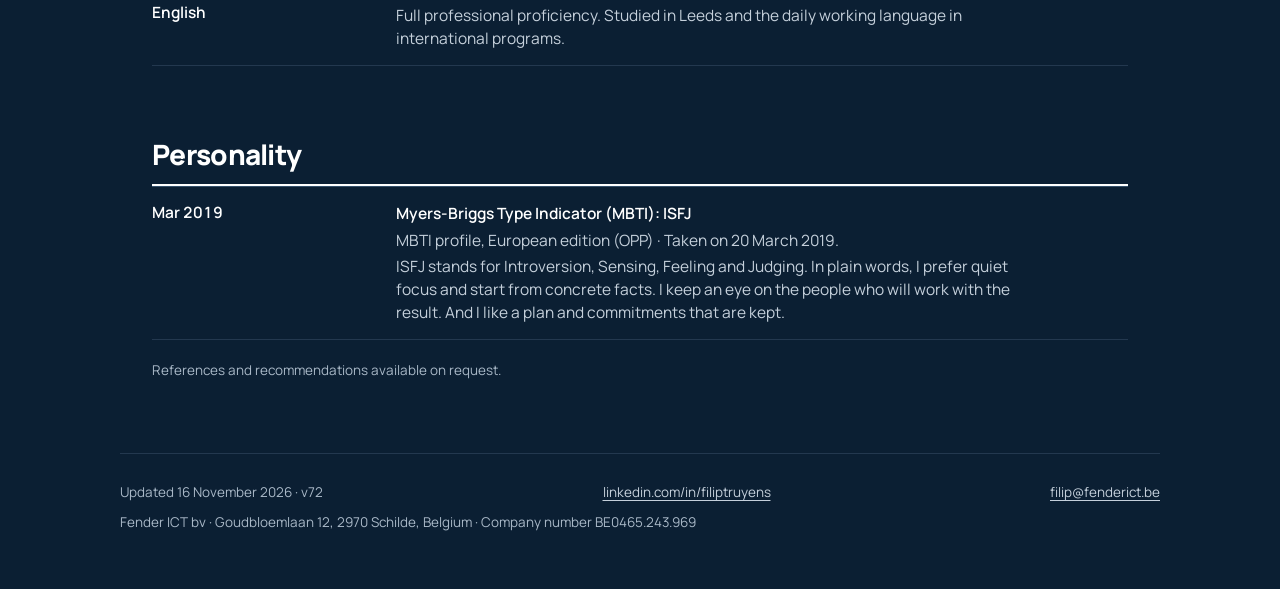
==== commit a76b7050: "site-v72: Opleiding: Webhero Academy (13/11/2026)" ====
--- a/en/about.html
+++ b/en/about.html
@@ -16,7 +16,7 @@
 <link rel="alternate" hreflang="x-default" href="https://filiptruyens.be/">
 <meta property="og:url" content="https://filiptruyens.be/en/about.html">
 <meta property="og:locale" content="en_GB">
-<meta property="og:image" content="https://filiptruyens.be/assets/og-site.png?v71">
+<meta property="og:image" content="https://filiptruyens.be/assets/og-site.png?v72">
 <meta property="og:image:width" content="1200">
 <meta property="og:image:height" content="627">
 <meta property="og:image:alt" content="Filip Truyens · AI Advisor &amp; Forward Deployed Engineer · Senior IT Transformation Leader">
@@ -26,7 +26,7 @@
 <link rel="preload" href="../assets/fonts/JetBrainsMono-Variable-latin.woff2" as="font" type="font/woff2" crossorigin>
 <link rel="stylesheet" href="../assets/site.css">
 <style>@media print { @page {
-  @bottom-left { content: "Filip Truyens · About · Updated 6 November 2026 · v71 · filiptruyens.be · linkedin.com/in/filiptruyens"; font: 500 7.5pt "Manrope", sans-serif; color: #5B6B7C; }
+  @bottom-left { content: "Filip Truyens · About · Updated 16 November 2026 · v72 · filiptruyens.be · linkedin.com/in/filiptruyens"; font: 500 7.5pt "Manrope", sans-serif; color: #5B6B7C; }
   @top-right { content: "Fender ICT bv · Goudbloemlaan 12, 2970 Schilde · BE0465.243.969 · filip@fenderict.be"; font: 500 7.5pt "Manrope", sans-serif; color: #8494A5; }
 } }</style>
 </head>
@@ -331,7 +331,7 @@
 </main>
 
 <footer class="wrap foot">
-  <span>Updated 6 November 2026 · v71</span>
+  <span>Updated 16 November 2026 · v72</span>
   <a href="https://www.linkedin.com/in/filiptruyens" rel="me noopener" target="_blank">linkedin.com/in/filiptruyens</a>
   <a href="mailto:filip@fenderict.be">filip@fenderict.be</a>
   <span class="company">Fender ICT bv · Goudbloemlaan 12, 2970 Schilde, Belgium · Company number BE0465.243.969</span>
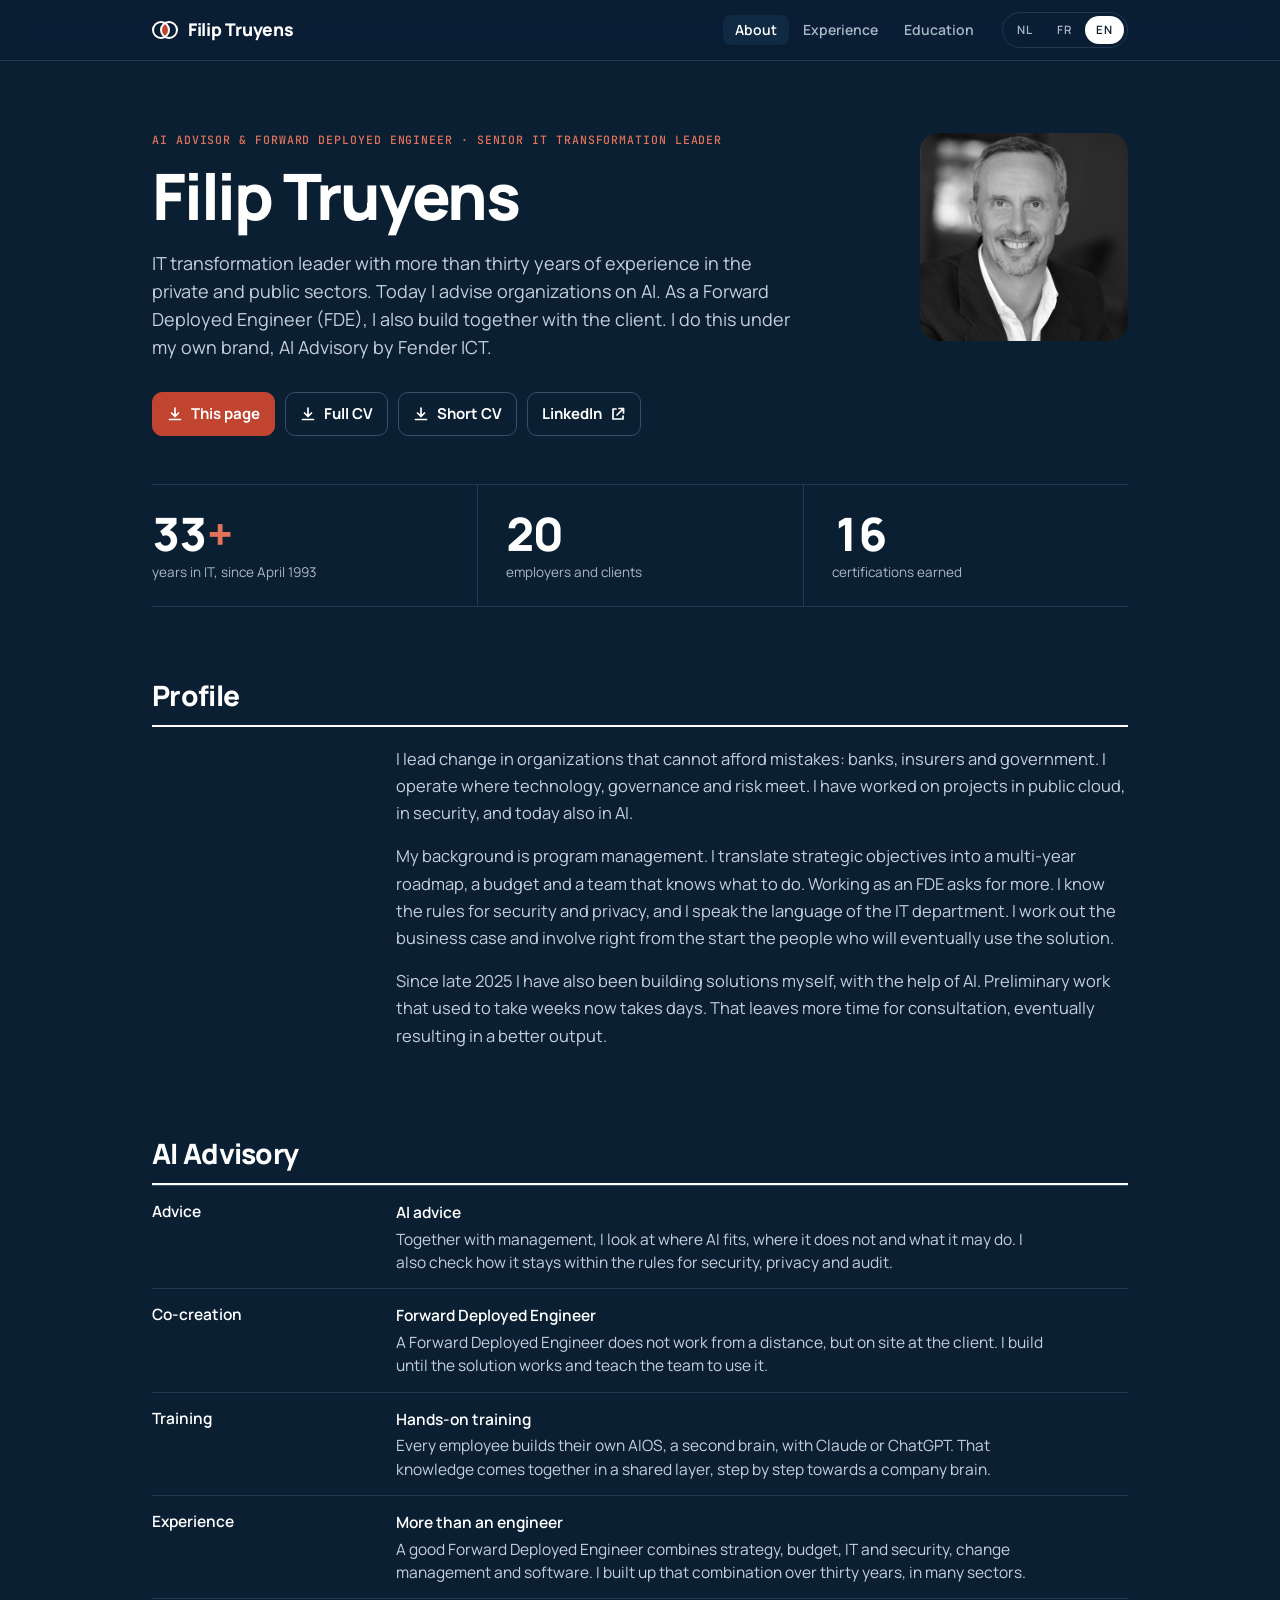
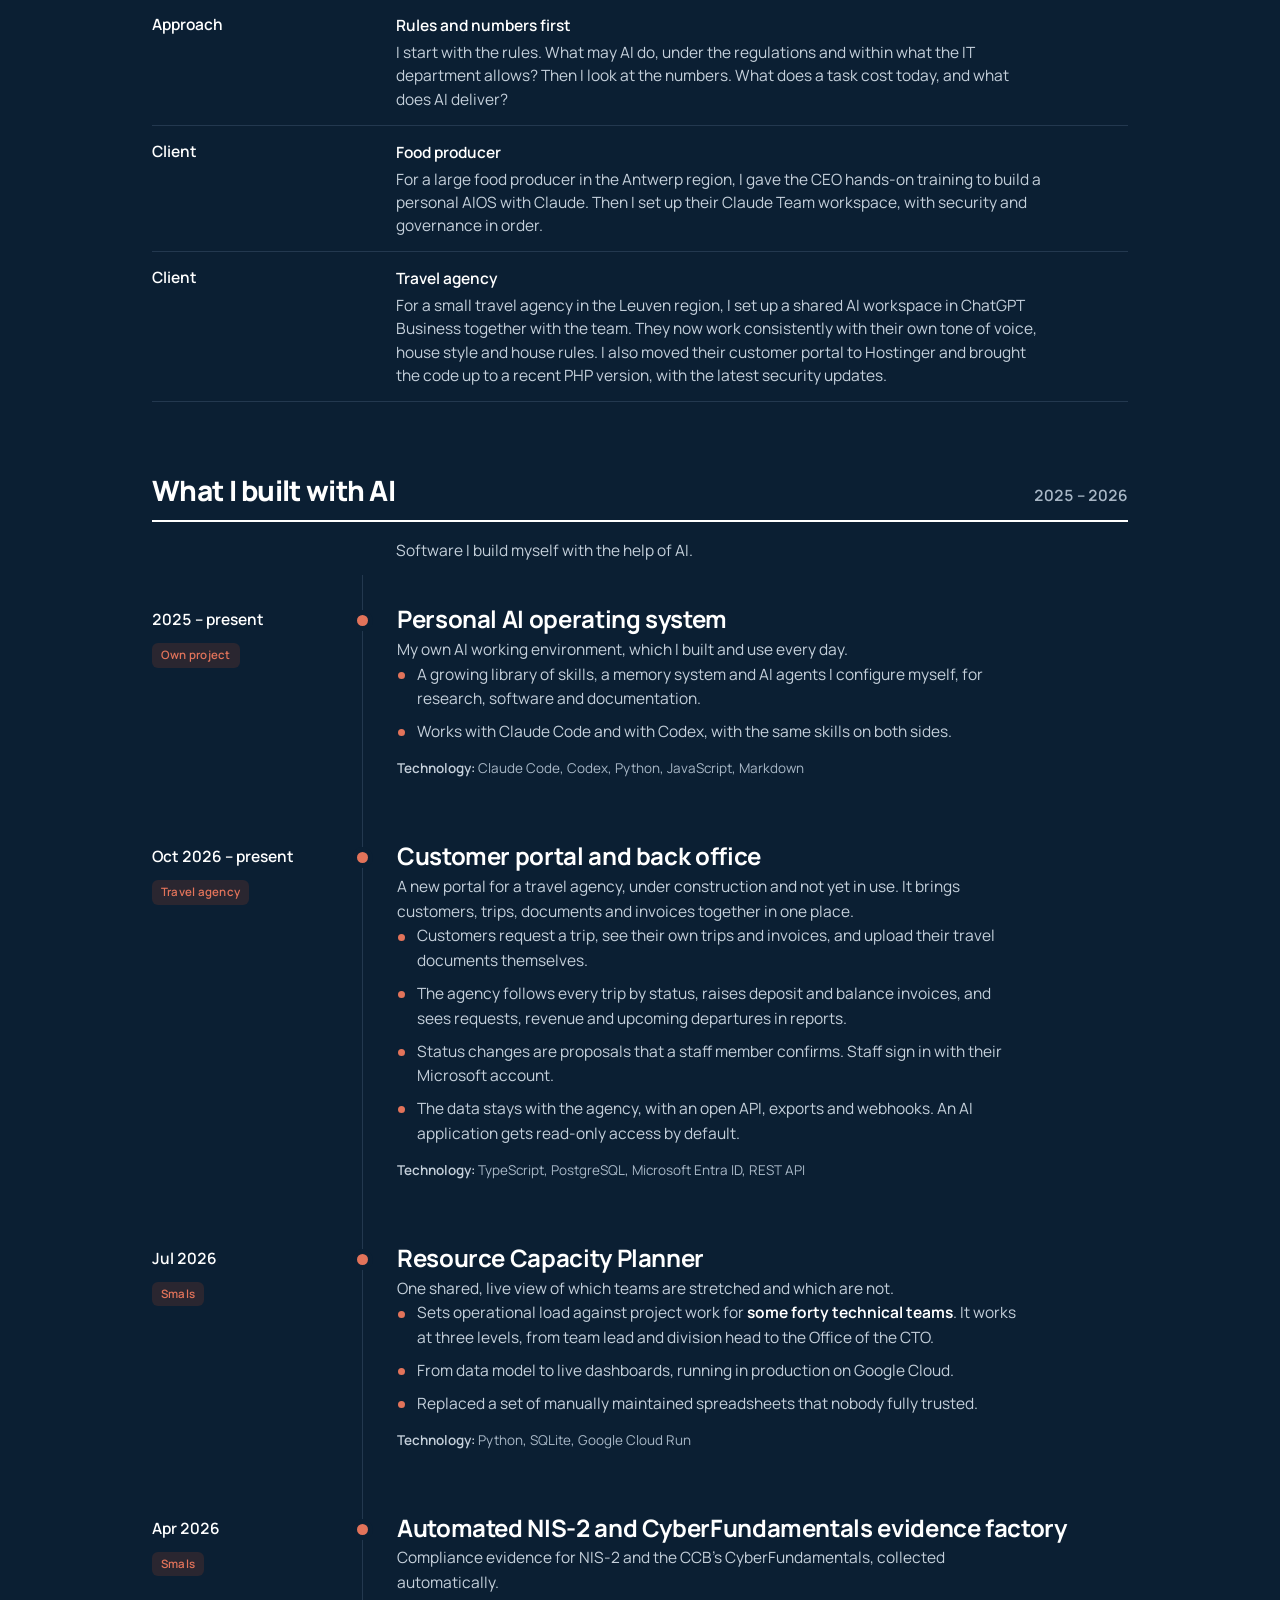
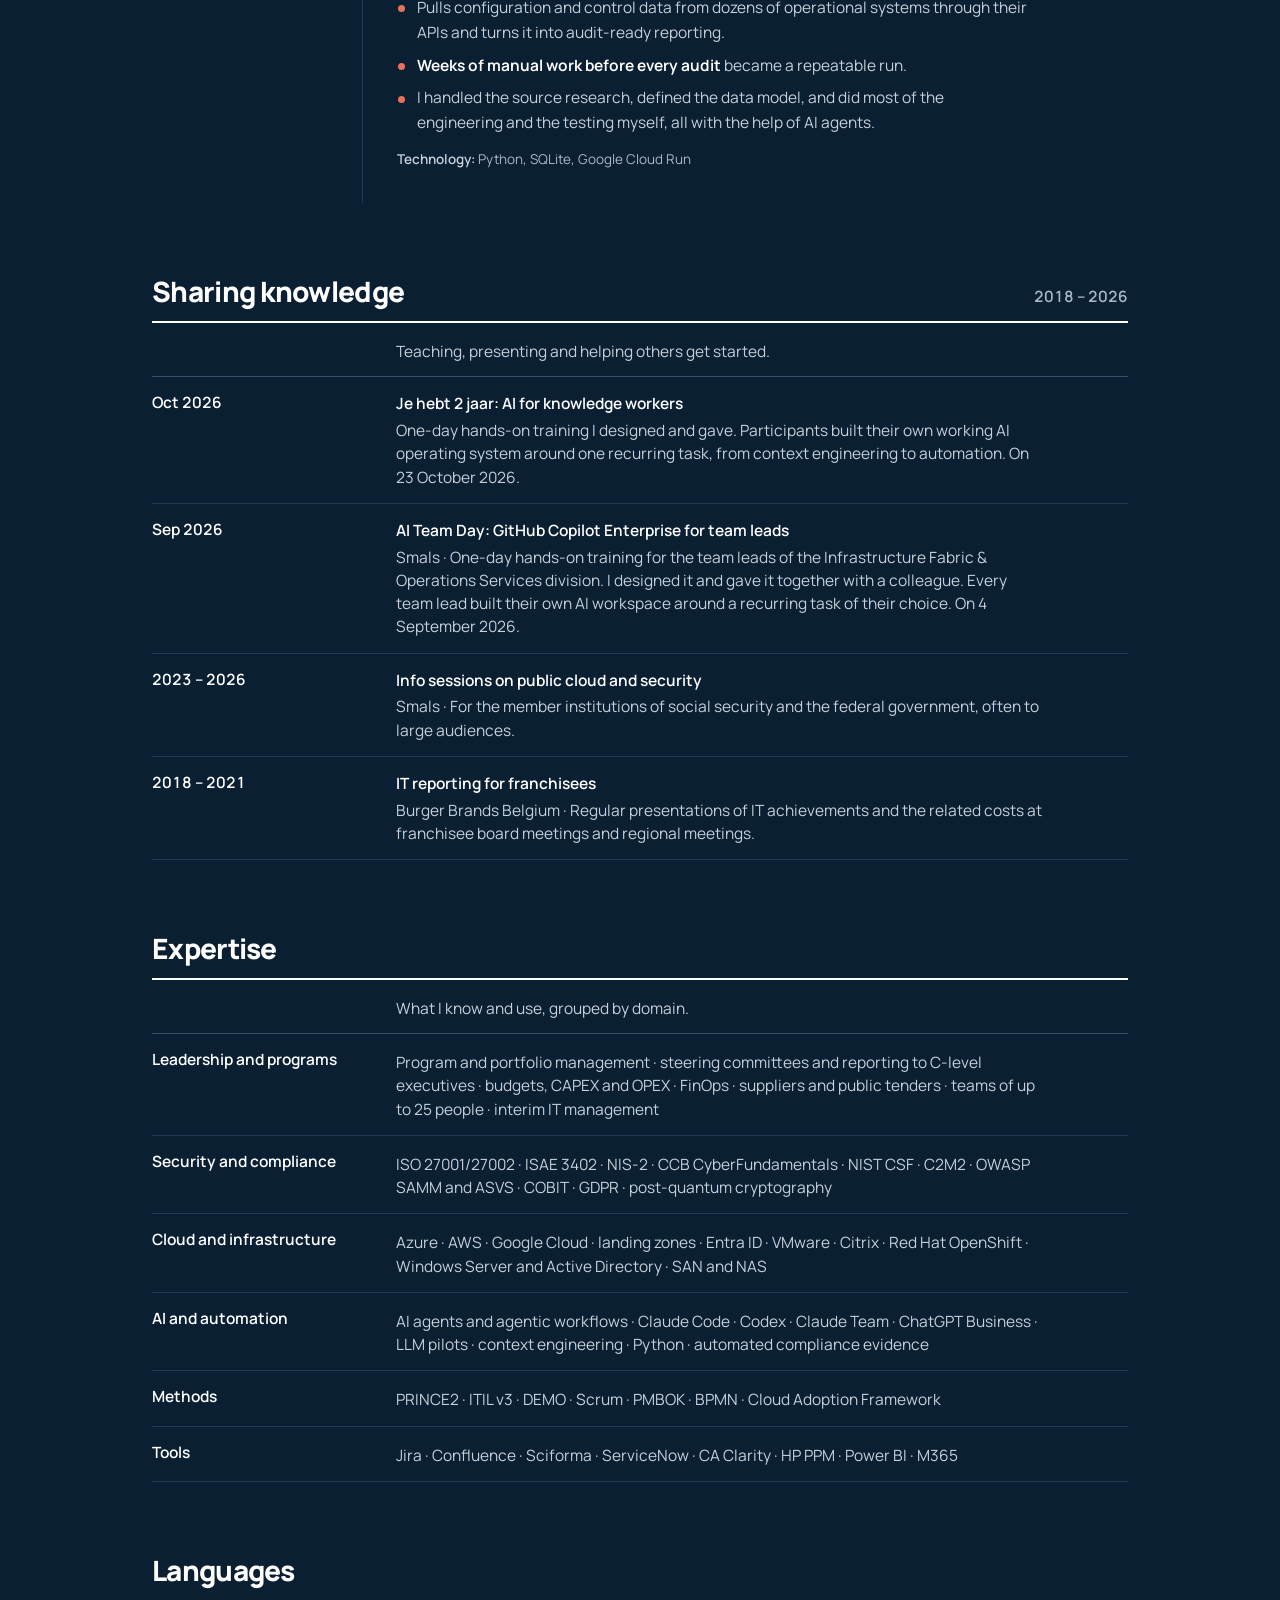
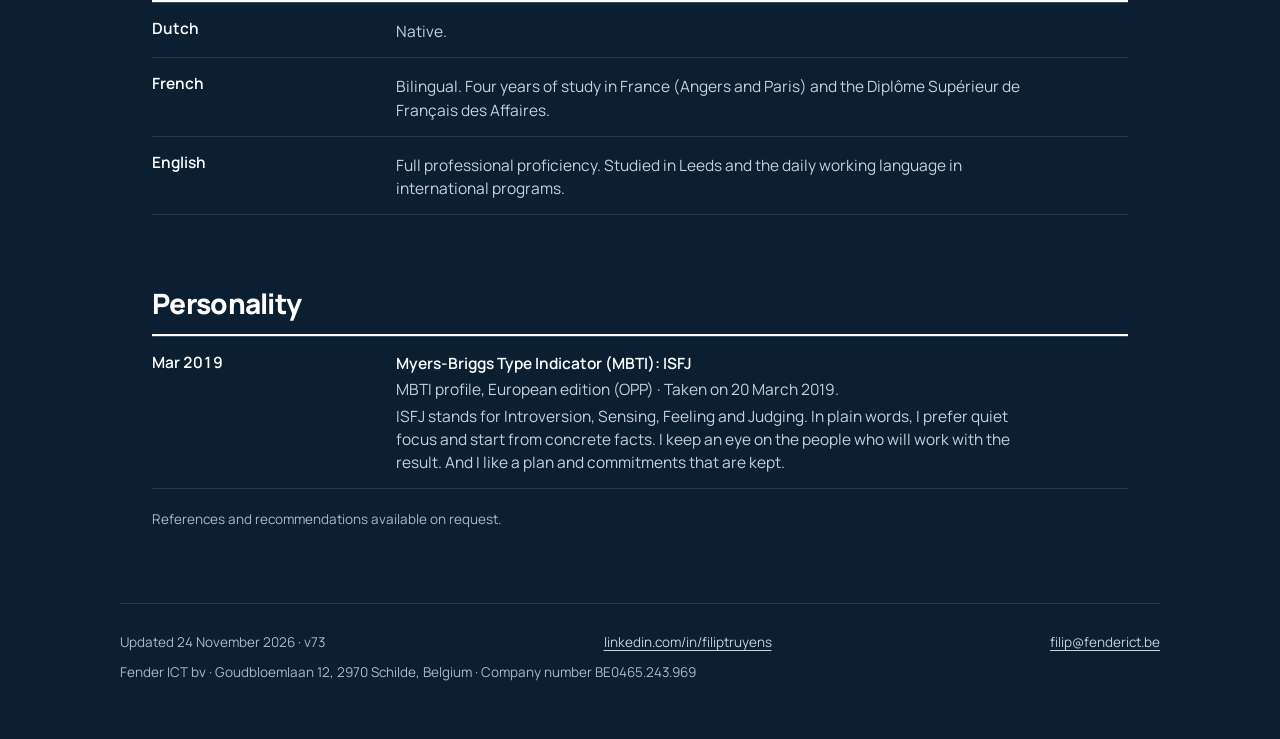
==== commit 9d9e3e1d: "site-v73: v73: klanten zonder naam" ====
--- a/en/about.html
+++ b/en/about.html
@@ -16,7 +16,7 @@
 <link rel="alternate" hreflang="x-default" href="https://filiptruyens.be/">
 <meta property="og:url" content="https://filiptruyens.be/en/about.html">
 <meta property="og:locale" content="en_GB">
-<meta property="og:image" content="https://filiptruyens.be/assets/og-site.png?v72">
+<meta property="og:image" content="https://filiptruyens.be/assets/og-site.png?v73">
 <meta property="og:image:width" content="1200">
 <meta property="og:image:height" content="627">
 <meta property="og:image:alt" content="Filip Truyens · AI Advisor &amp; Forward Deployed Engineer · Senior IT Transformation Leader">
@@ -26,7 +26,7 @@
 <link rel="preload" href="../assets/fonts/JetBrainsMono-Variable-latin.woff2" as="font" type="font/woff2" crossorigin>
 <link rel="stylesheet" href="../assets/site.css">
 <style>@media print { @page {
-  @bottom-left { content: "Filip Truyens · About · Updated 16 November 2026 · v72 · filiptruyens.be · linkedin.com/in/filiptruyens"; font: 500 7.5pt "Manrope", sans-serif; color: #5B6B7C; }
+  @bottom-left { content: "Filip Truyens · About · Updated 24 November 2026 · v73 · filiptruyens.be · linkedin.com/in/filiptruyens"; font: 500 7.5pt "Manrope", sans-serif; color: #5B6B7C; }
   @top-right { content: "Fender ICT bv · Goudbloemlaan 12, 2970 Schilde · BE0465.243.969 · filip@fenderict.be"; font: 500 7.5pt "Manrope", sans-serif; color: #8494A5; }
 } }</style>
 </head>
@@ -121,10 +121,17 @@
       </div>
     </div>
     <div class="cert">
-      <span class="cdate">First client</span>
-      <div>
-        <p class="cname">Puur Reizen</p>
-        <p class="cmeta">For a travel agency, I set up a shared AI workspace in ChatGPT Business together with the team. They now work consistently with their own tone of voice, house style and house rules.</p>
+      <span class="cdate">Client</span>
+      <div>
+        <p class="cname">Food producer</p>
+        <p class="cmeta">For a large food producer in the Antwerp region, I gave the CEO hands-on training to build a personal AIOS with Claude. Then I set up their Claude Team workspace, with security and governance in order.</p>
+      </div>
+    </div>
+    <div class="cert">
+      <span class="cdate">Client</span>
+      <div>
+        <p class="cname">Travel agency</p>
+        <p class="cmeta">For a small travel agency in the Leuven region, I set up a shared AI workspace in ChatGPT Business together with the team. They now work consistently with their own tone of voice, house style and house rules. I also moved their customer portal to Hostinger and brought the code up to a recent PHP version, with the latest security updates.</p>
       </div>
     </div>
   </div>
@@ -154,10 +161,10 @@
   <article class="job" id="reisportaal">
     <div class="meta">
       <span class="dates"><time datetime="2026-10">Oct 2026 – present</time></span>
-      <span class="sector">Puur Reizen</span>
+      <span class="sector">Travel agency</span>
     </div>
     <div class="body">
-      <h3>Customer portal and back office for Puur Reizen</h3>
+      <h3>Customer portal and back office</h3>
       <p class="context">A new portal for a travel agency, under construction and not yet in use. It brings customers, trips, documents and invoices together in one place.</p>
       <ul class="wins">
         <li>Customers request a trip, see their own trips and invoices, and upload their travel documents themselves.</li>
@@ -331,7 +338,7 @@
 </main>
 
 <footer class="wrap foot">
-  <span>Updated 16 November 2026 · v72</span>
+  <span>Updated 24 November 2026 · v73</span>
   <a href="https://www.linkedin.com/in/filiptruyens" rel="me noopener" target="_blank">linkedin.com/in/filiptruyens</a>
   <a href="mailto:filip@fenderict.be">filip@fenderict.be</a>
   <span class="company">Fender ICT bv · Goudbloemlaan 12, 2970 Schilde, Belgium · Company number BE0465.243.969</span>
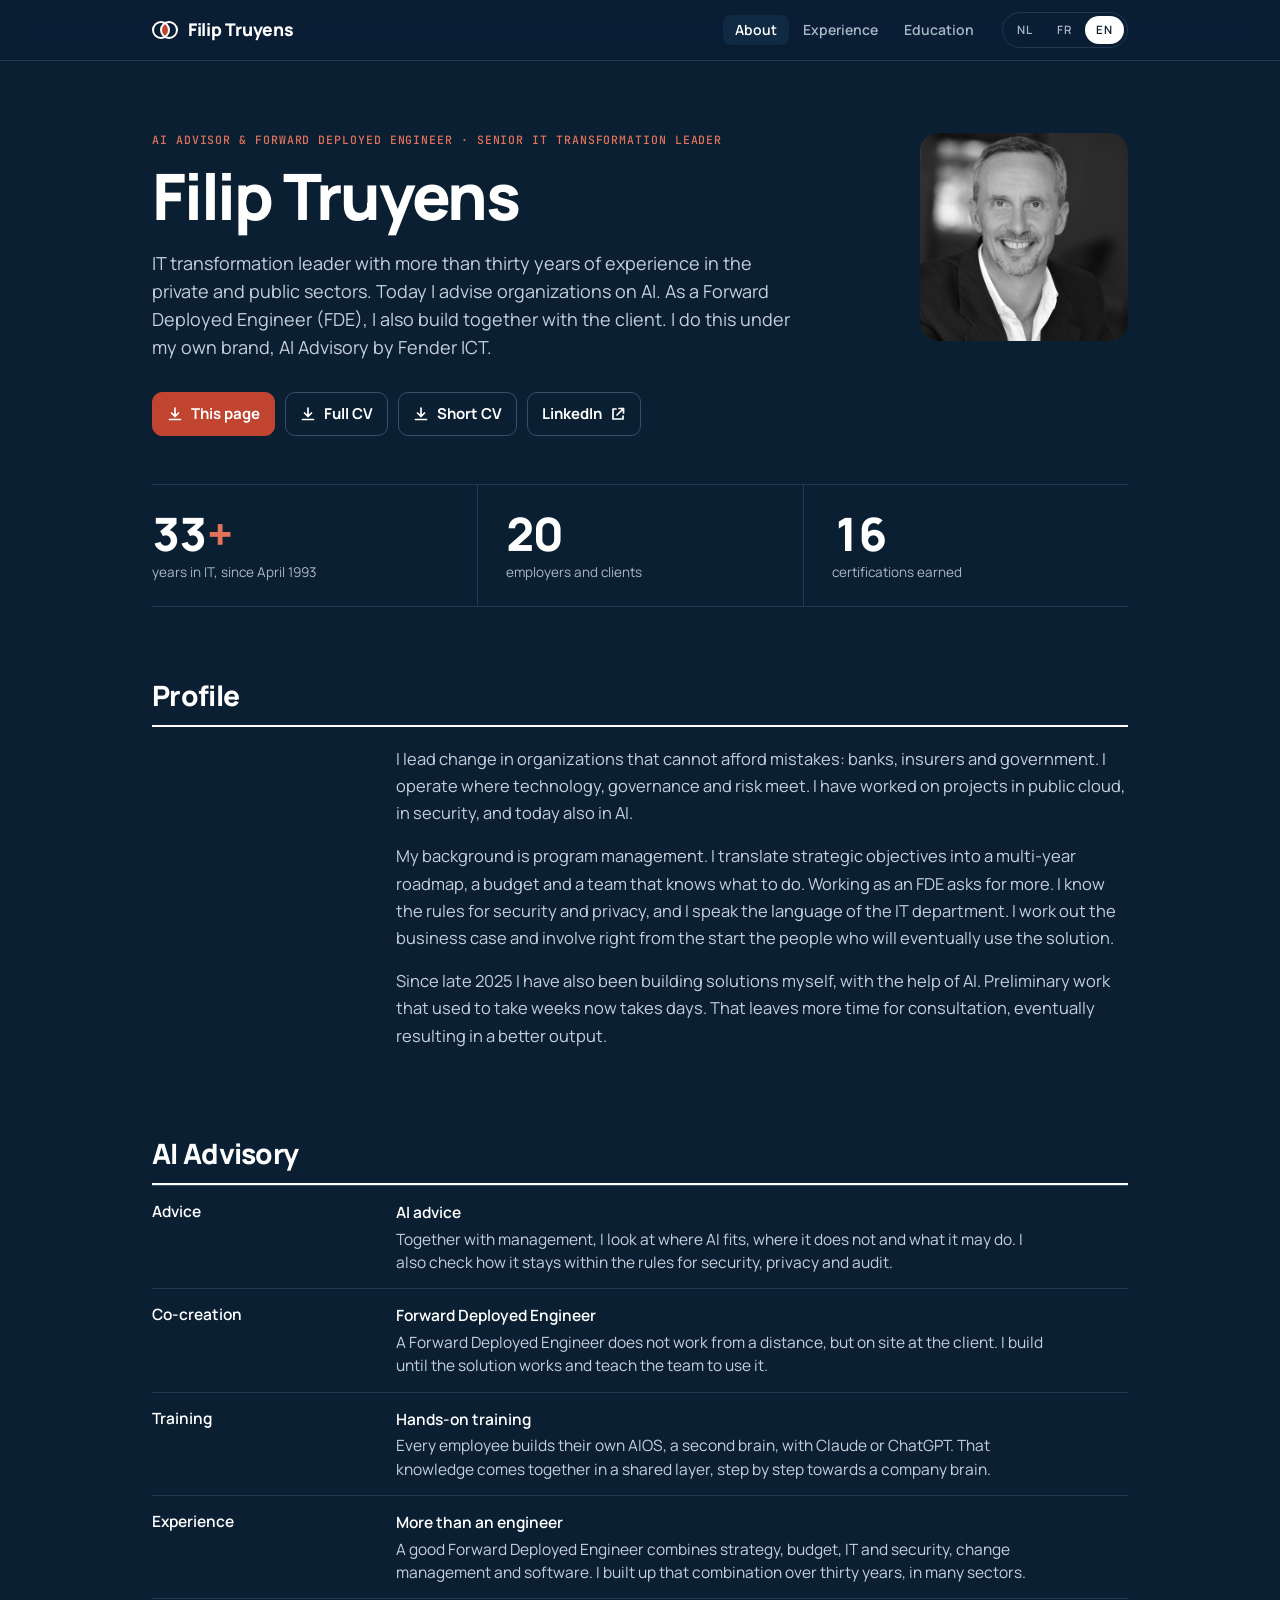
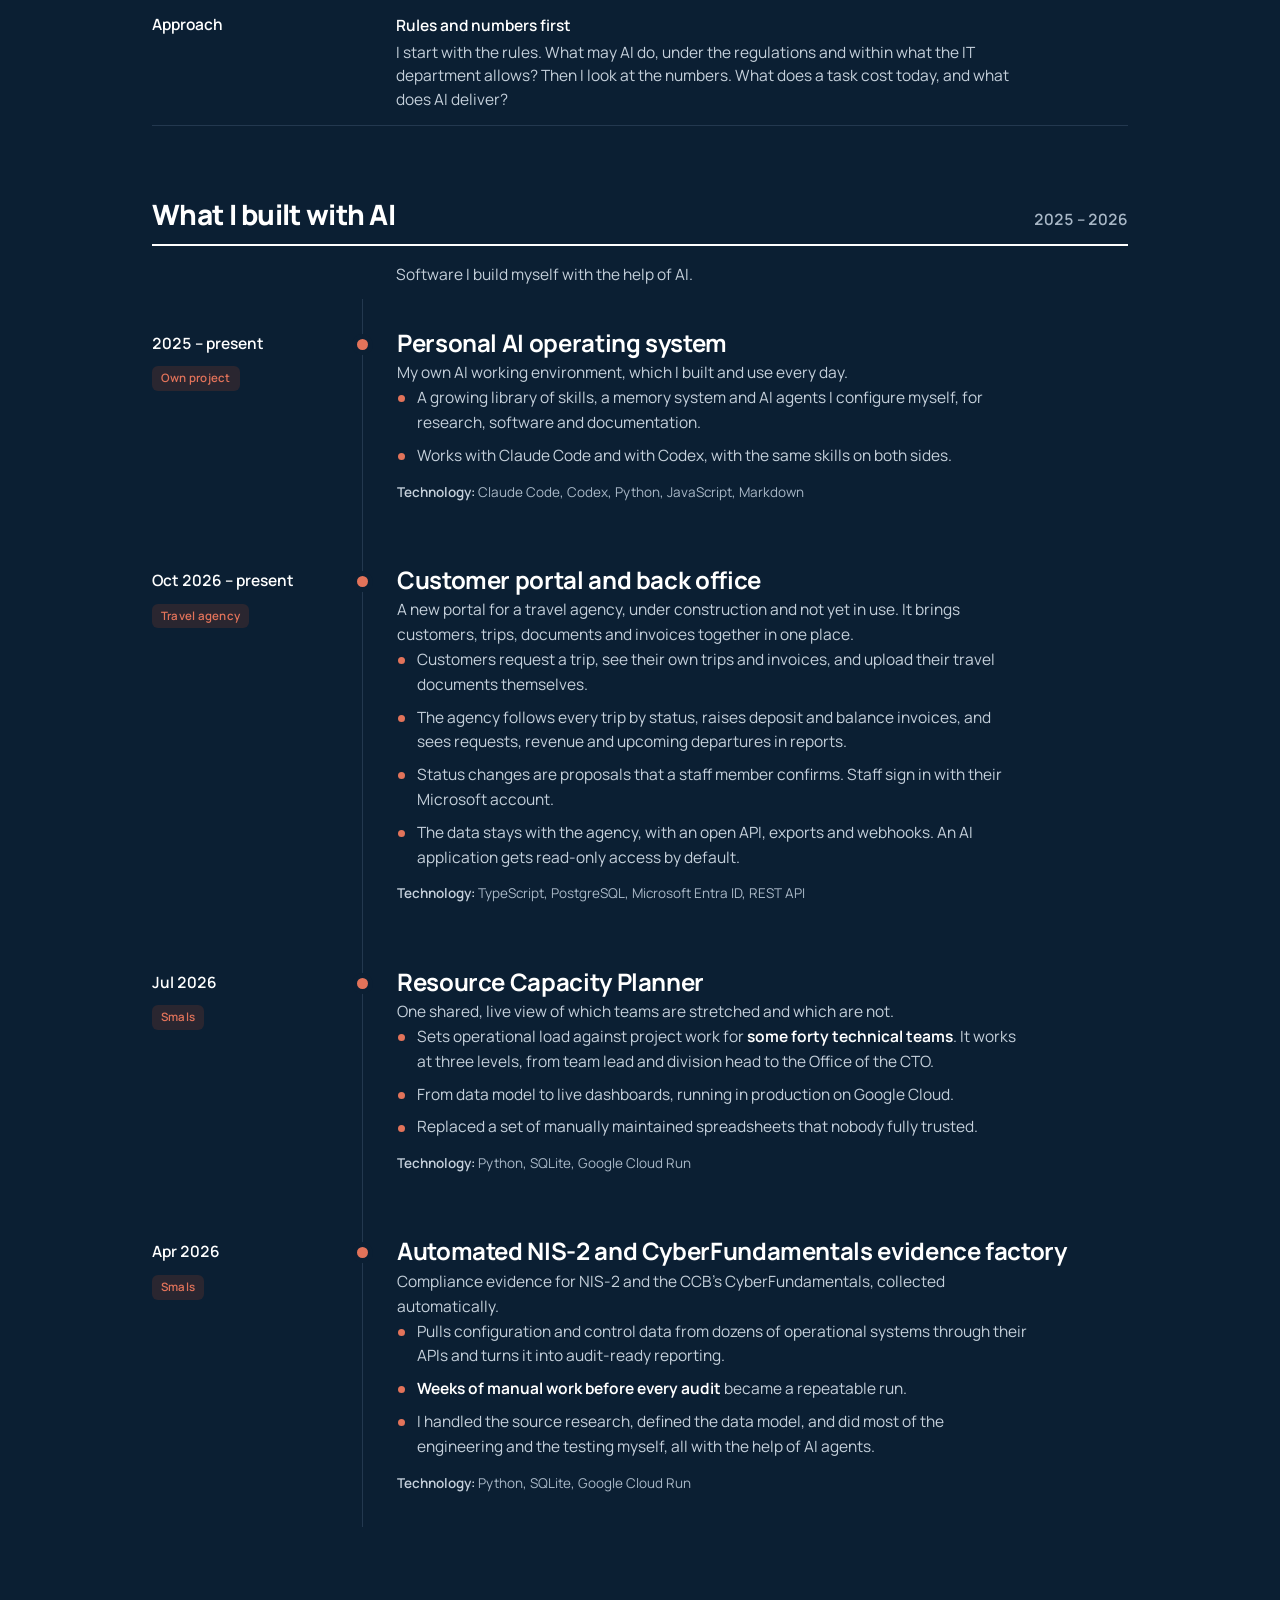
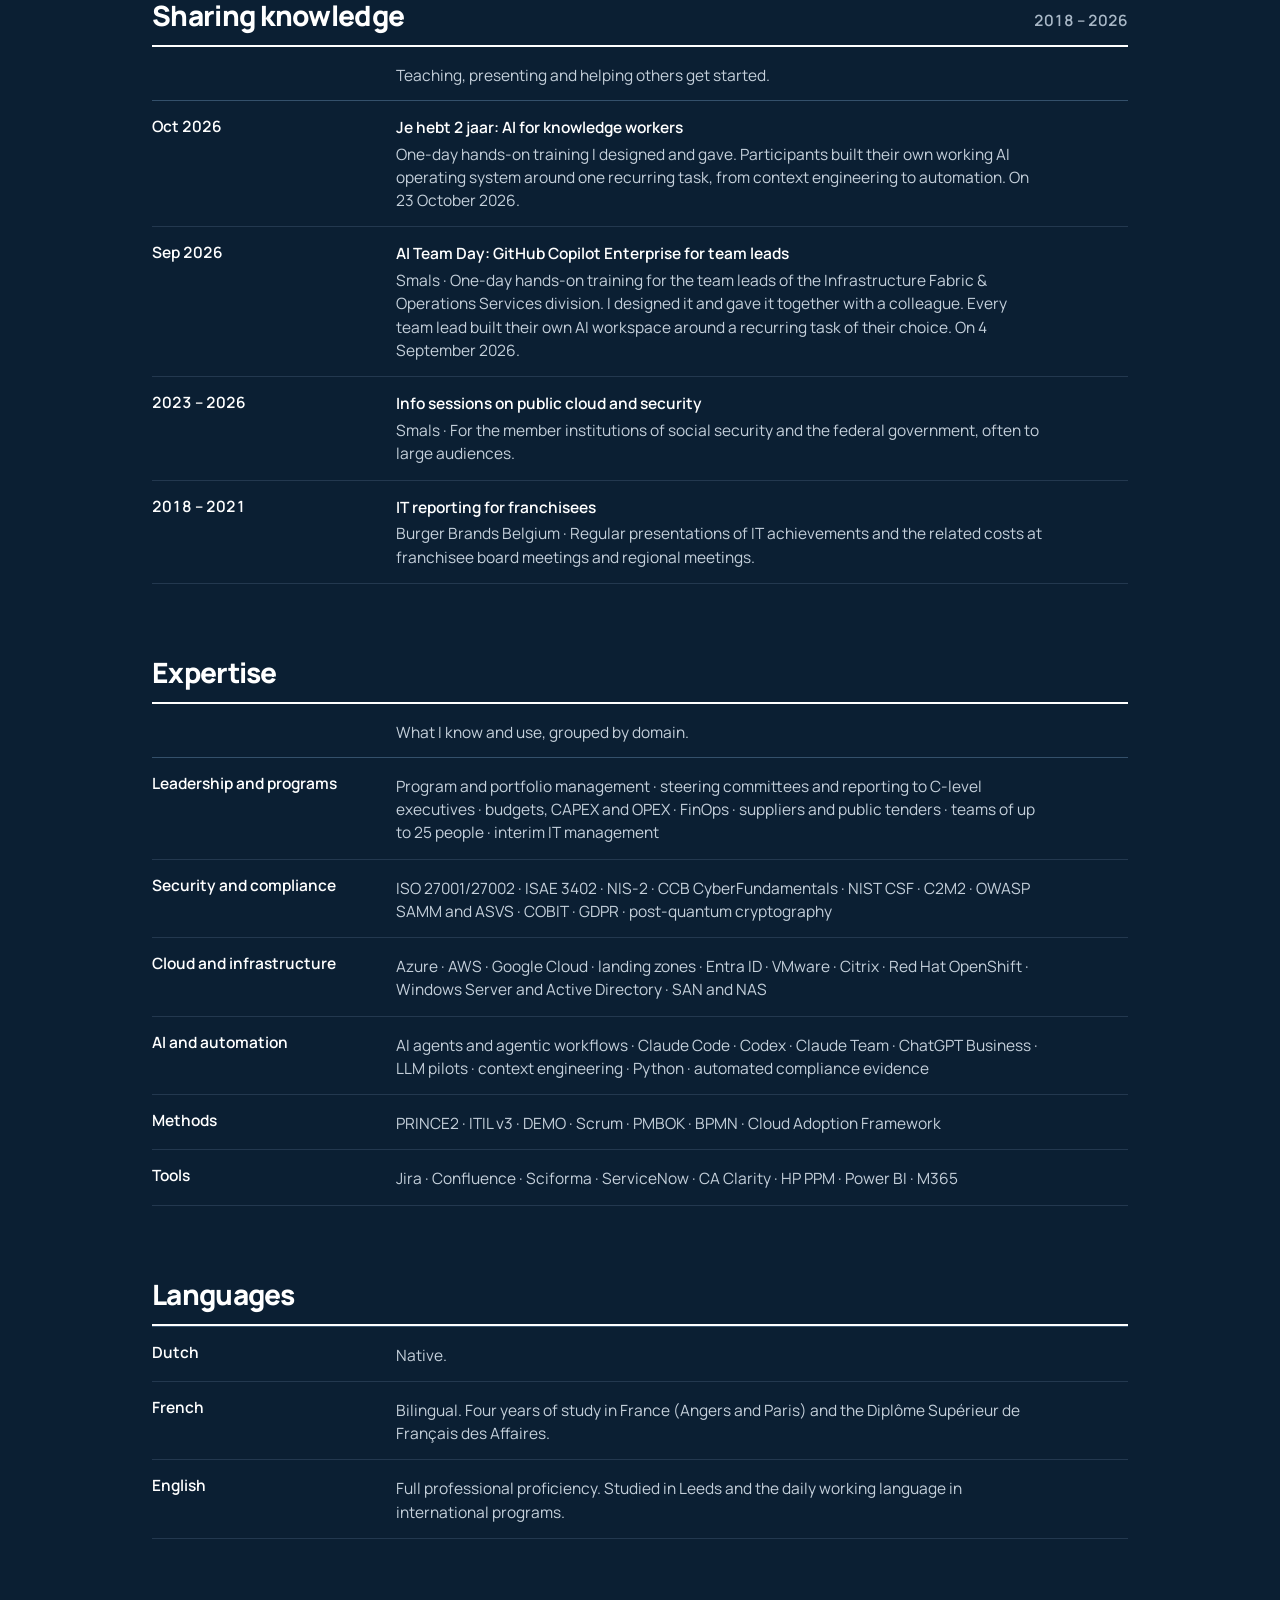
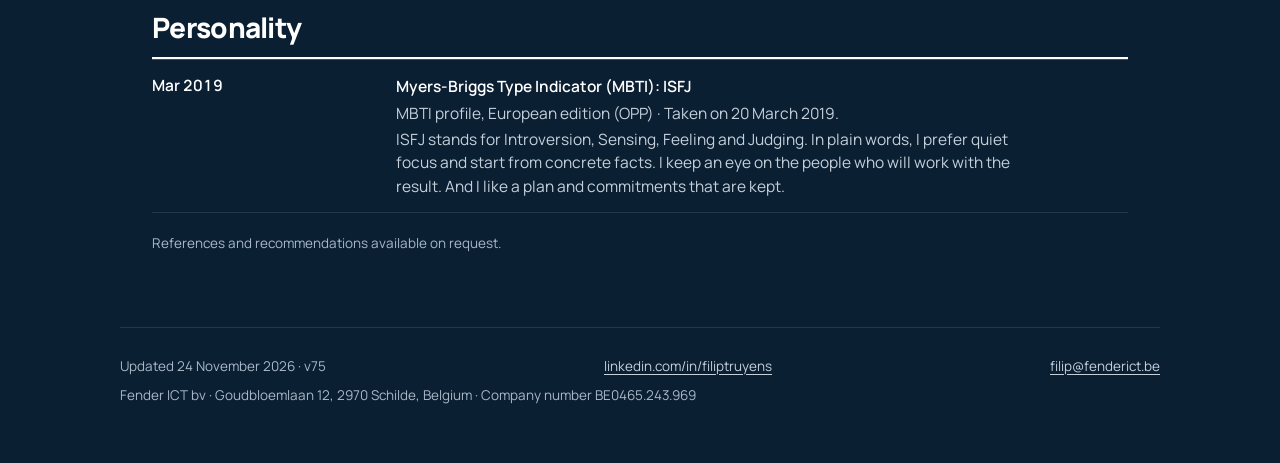
==== commit 49e6c387: "site-v75: site-v75: klanten alleen op Ervaring, Webhero Academy terug" ====
--- a/en/about.html
+++ b/en/about.html
@@ -16,7 +16,7 @@
 <link rel="alternate" hreflang="x-default" href="https://filiptruyens.be/">
 <meta property="og:url" content="https://filiptruyens.be/en/about.html">
 <meta property="og:locale" content="en_GB">
-<meta property="og:image" content="https://filiptruyens.be/assets/og-site.png?v73">
+<meta property="og:image" content="https://filiptruyens.be/assets/og-site.png?v75">
 <meta property="og:image:width" content="1200">
 <meta property="og:image:height" content="627">
 <meta property="og:image:alt" content="Filip Truyens · AI Advisor &amp; Forward Deployed Engineer · Senior IT Transformation Leader">
@@ -26,7 +26,7 @@
 <link rel="preload" href="../assets/fonts/JetBrainsMono-Variable-latin.woff2" as="font" type="font/woff2" crossorigin>
 <link rel="stylesheet" href="../assets/site.css">
 <style>@media print { @page {
-  @bottom-left { content: "Filip Truyens · About · Updated 24 November 2026 · v73 · filiptruyens.be · linkedin.com/in/filiptruyens"; font: 500 7.5pt "Manrope", sans-serif; color: #5B6B7C; }
+  @bottom-left { content: "Filip Truyens · About · Updated 24 November 2026 · v75 · filiptruyens.be · linkedin.com/in/filiptruyens"; font: 500 7.5pt "Manrope", sans-serif; color: #5B6B7C; }
   @top-right { content: "Fender ICT bv · Goudbloemlaan 12, 2970 Schilde · BE0465.243.969 · filip@fenderict.be"; font: 500 7.5pt "Manrope", sans-serif; color: #8494A5; }
 } }</style>
 </head>
@@ -120,20 +120,6 @@
         <p class="cmeta">I start with the rules. What may AI do, under the regulations and within what the IT department allows? Then I look at the numbers. What does a task cost today, and what does AI deliver?</p>
       </div>
     </div>
-    <div class="cert">
-      <span class="cdate">Client</span>
-      <div>
-        <p class="cname">Food producer</p>
-        <p class="cmeta">For a large food producer in the Antwerp region, I gave the CEO hands-on training to build a personal AIOS with Claude. Then I set up their Claude Team workspace, with security and governance in order.</p>
-      </div>
-    </div>
-    <div class="cert">
-      <span class="cdate">Client</span>
-      <div>
-        <p class="cname">Travel agency</p>
-        <p class="cmeta">For a small travel agency in the Leuven region, I set up a shared AI workspace in ChatGPT Business together with the team. They now work consistently with their own tone of voice, house style and house rules. I also moved their customer portal to Hostinger and brought the code up to a recent PHP version, with the latest security updates.</p>
-      </div>
-    </div>
   </div>
 </section>
 
@@ -338,7 +324,7 @@
 </main>
 
 <footer class="wrap foot">
-  <span>Updated 24 November 2026 · v73</span>
+  <span>Updated 24 November 2026 · v75</span>
   <a href="https://www.linkedin.com/in/filiptruyens" rel="me noopener" target="_blank">linkedin.com/in/filiptruyens</a>
   <a href="mailto:filip@fenderict.be">filip@fenderict.be</a>
   <span class="company">Fender ICT bv · Goudbloemlaan 12, 2970 Schilde, Belgium · Company number BE0465.243.969</span>
